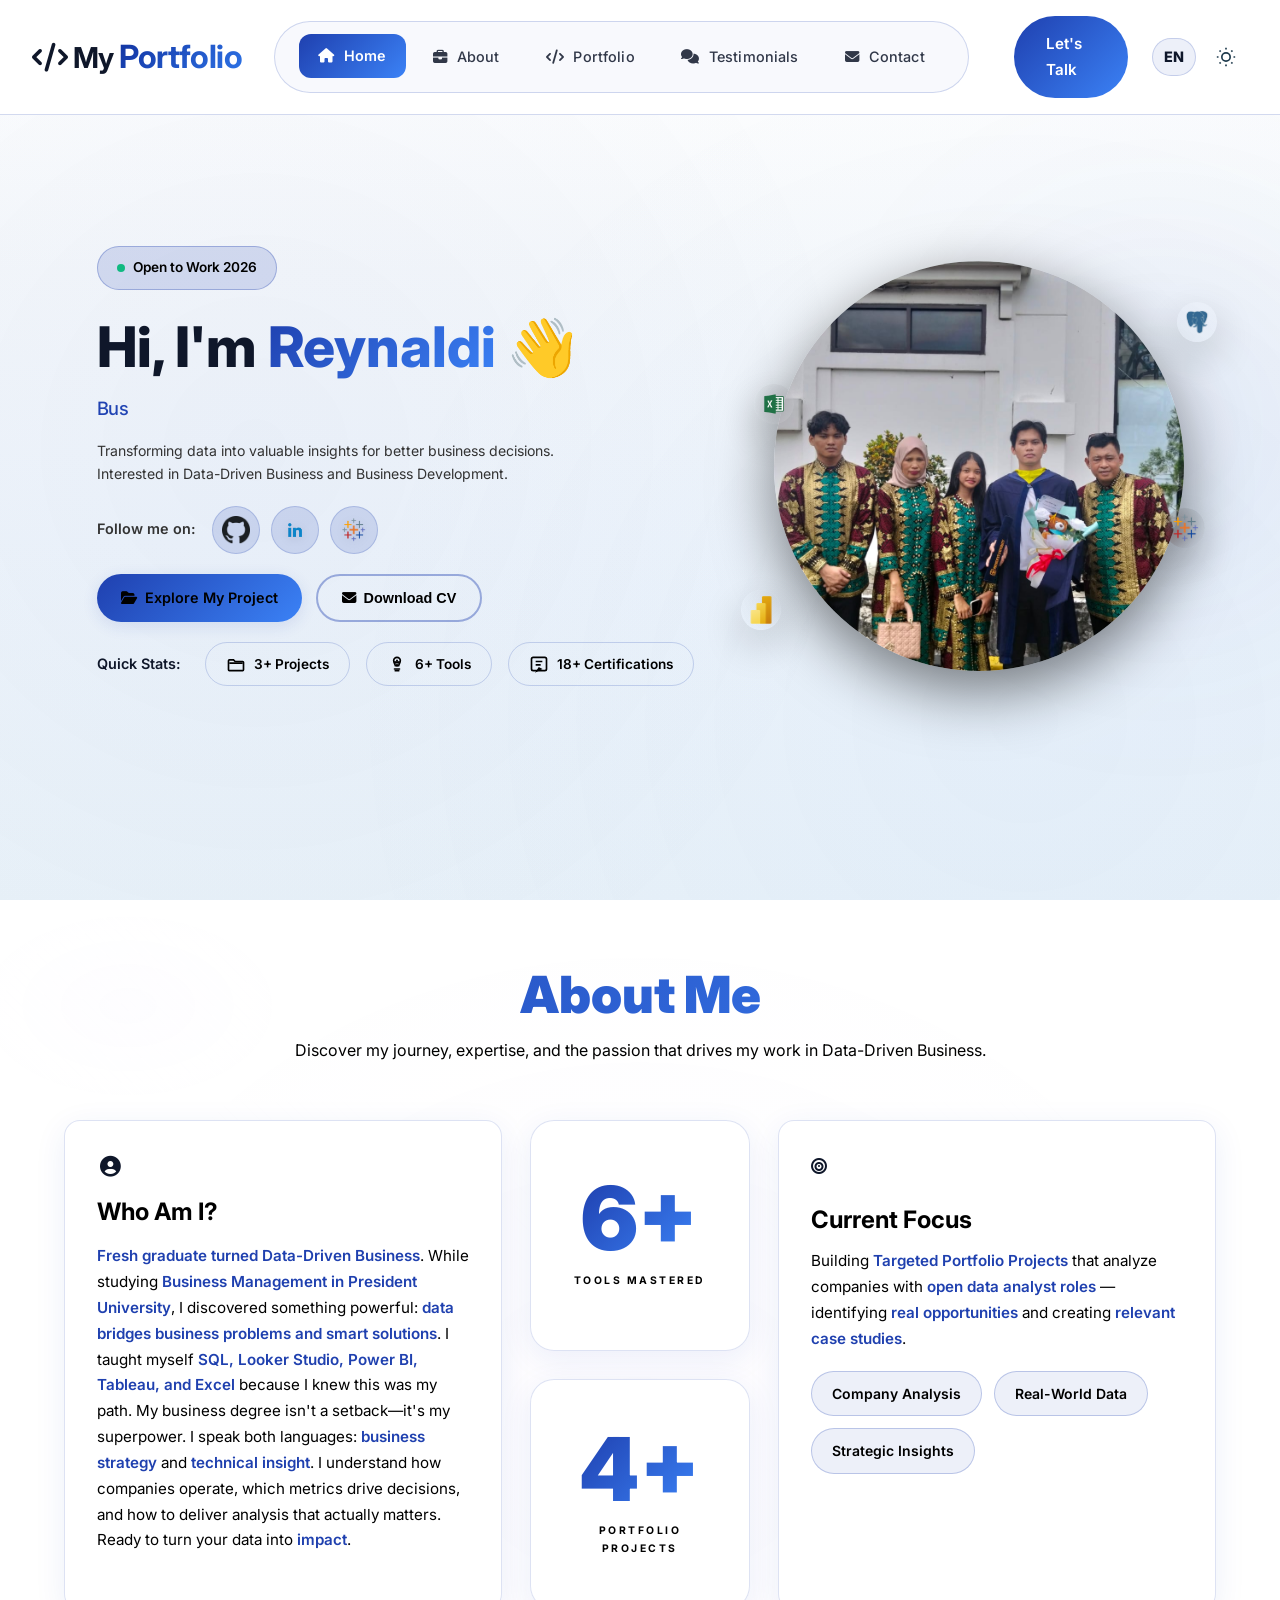
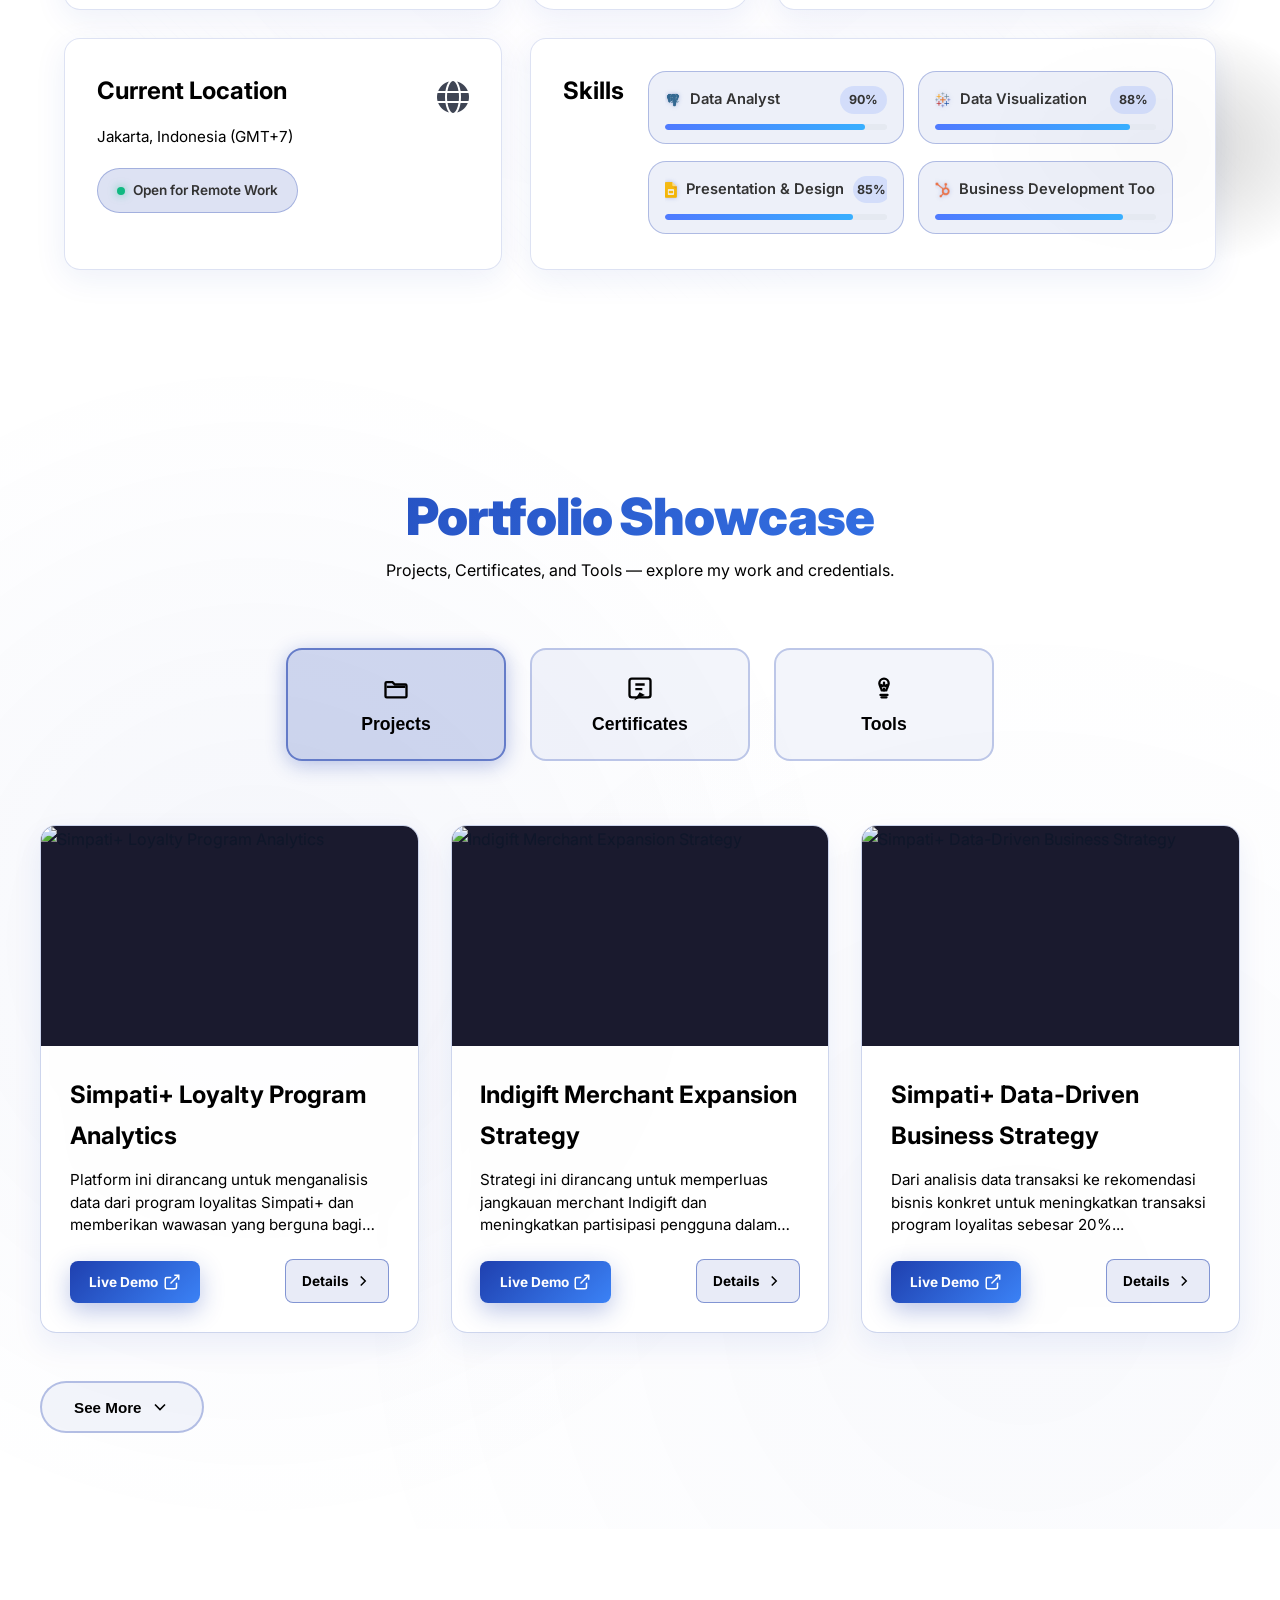
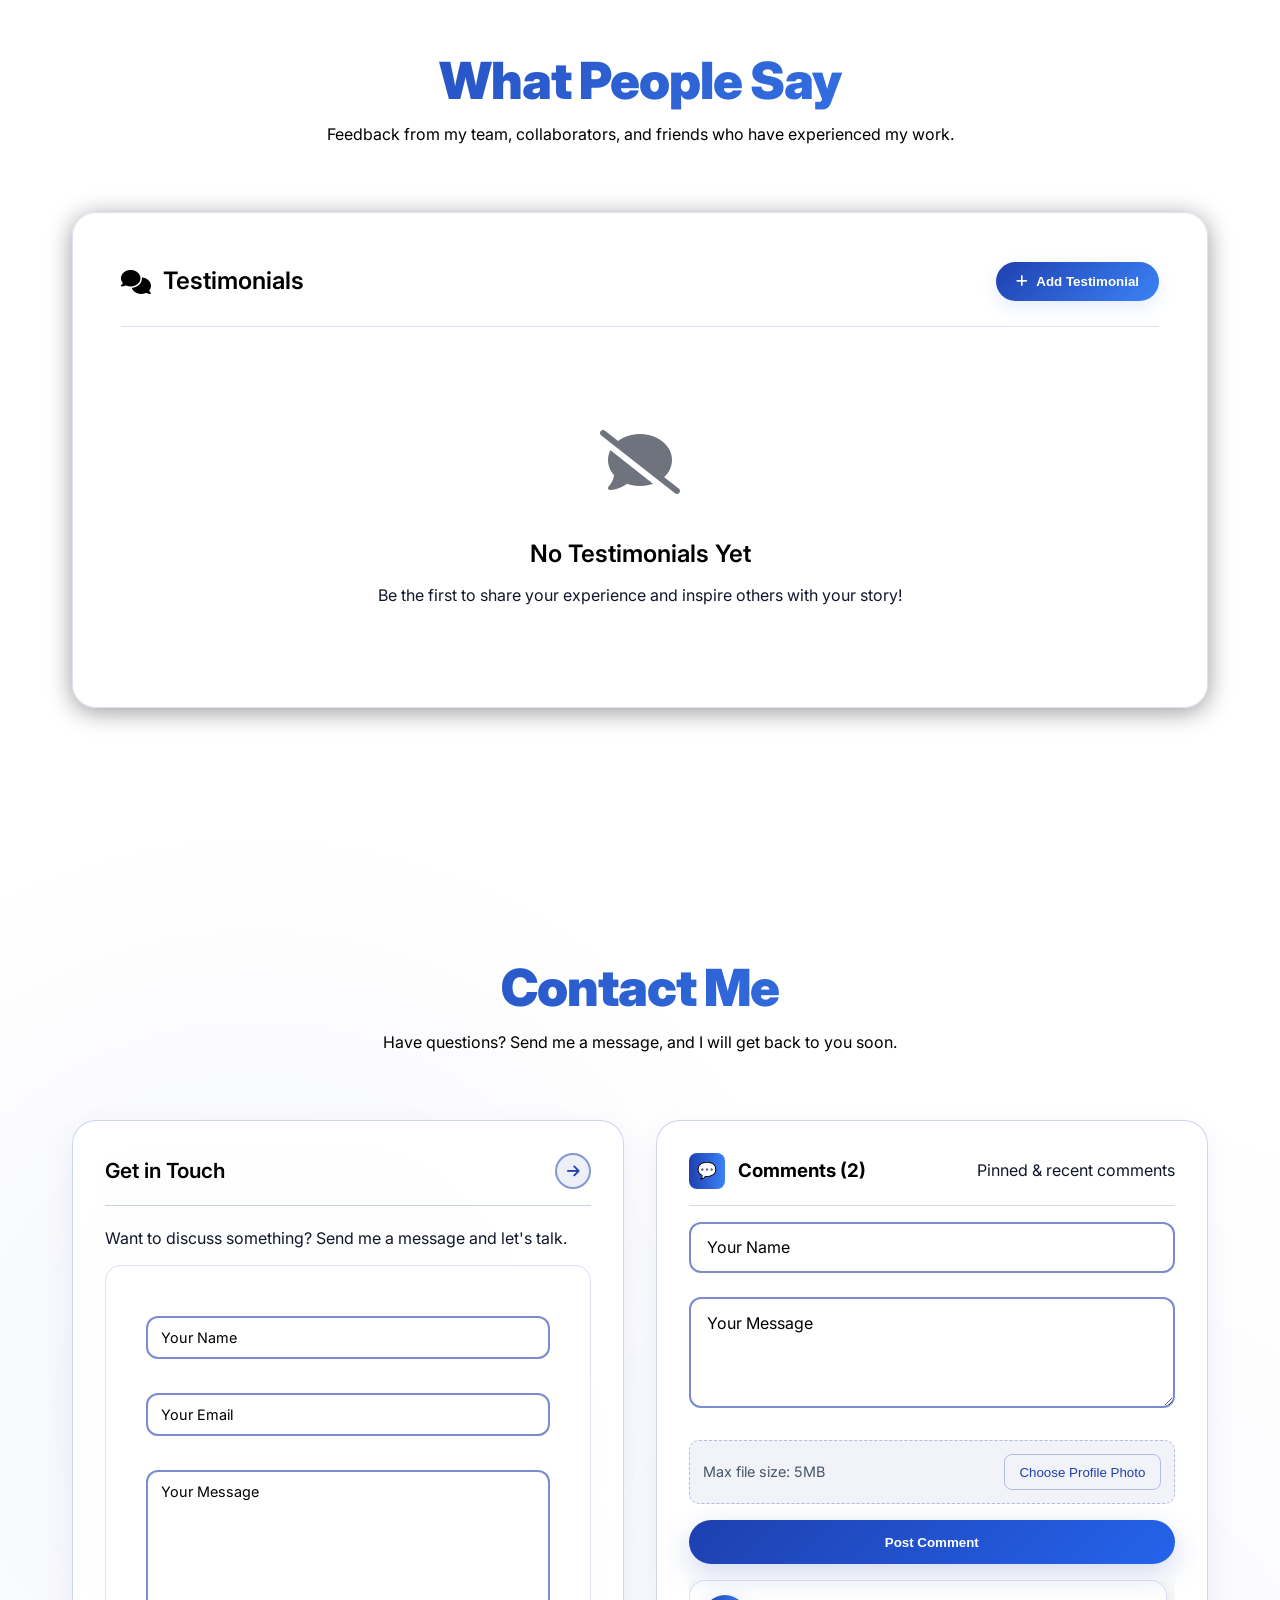
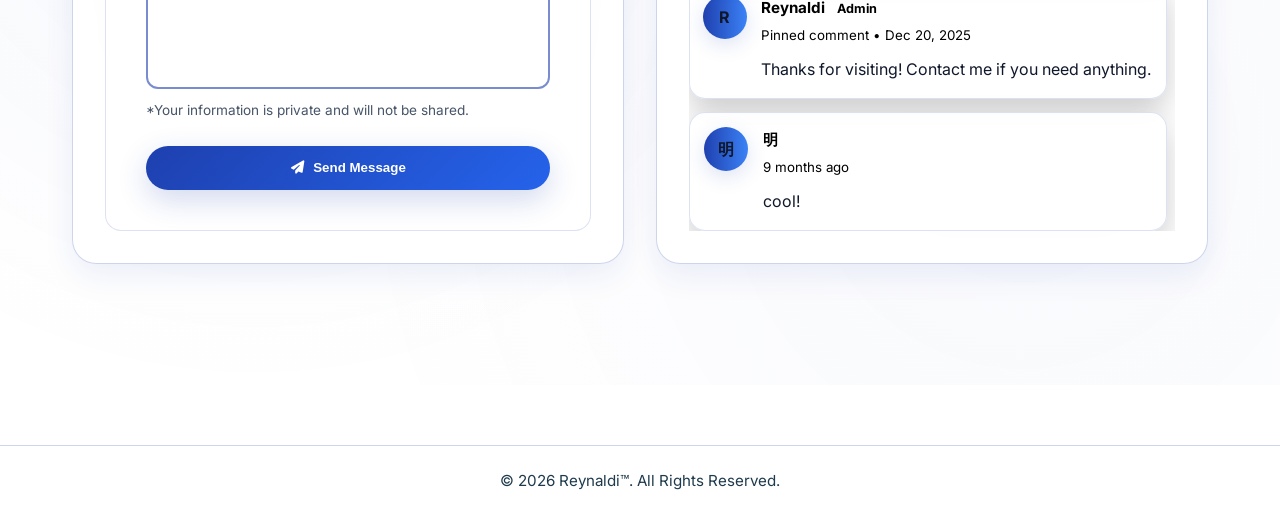
==== index.html @ 4a05933c "Prepare portfolio for GitHub Pages" ====
<!DOCTYPE html>
<html lang="en">
<head>
    <meta charset="UTF-8">
    <meta name="viewport" content="width=device-width, initial-scale=1.0">
    <title>Reyn - Data Analyst</title>
    <link rel="stylesheet" href="https://fonts.googleapis.com/css2?family=Inter:wght@300;400;500;600;700;900&display=swap">
    <link rel="stylesheet" href="https://cdnjs.cloudflare.com/ajax/libs/font-awesome/6.4.0/css/all.min.css">
    <link rel="stylesheet" href="style.css">
    <script src="languages.js"></script>
</head>
<body>
    <header>
        <nav class="navbar">
            <div class="nav-brand"><i class="fas fa-code"></i> My <span class="brand-dot"> Portfolio</span></div>
            <ul class="nav-menu">
                <li><a href="#home" class="nav-link active"><i class="fas fa-home"></i>Home</a></li>
                <li><a href="#about" class="nav-link"><i class="fas fa-briefcase"></i>About</a></li>
                <li><a href="#portfolio" class="nav-link"><i class="fas fa-code"></i>Portfolio</a></li>
                <li><a href="#testimonials" class="nav-link"><i class="fas fa-comments"></i>Testimonials</a></li>
                <li><a href="#contact" class="nav-link"><i class="fas fa-envelope"></i>Contact</a></li>
            </ul>

            <!-- Icon pill controls -->
            <div class="nav-controls" aria-hidden="false">
                <div class="nav-cta">
                    <a href="#contact" class="cta-btn">Let's Talk</a>
                </div>
            
                <div class="icon-pills" role="group" aria-label="Language and theme">
                    <!-- single language pill (toggles between US / ID) -->
                    <a href="#" class="icon-pill lang-pill" role="button" data-lang="en" aria-label="Switch language">US</a>
                    <!-- light theme toggle -->
                    <button class="icon-pill theme-toggle" id="themeToggle" role="button" aria-label="Switch theme" aria-checked="false">
                        <svg class="theme-icon theme-sun" width="20" height="20" viewBox="0 0 24 24" fill="none" stroke="currentColor" stroke-width="2">
                            <circle cx="12" cy="12" r="5"/><line x1="12" y1="1" x2="12" y2="3"/><line x1="12" y1="21" x2="12" y2="23"/><line x1="4.22" y1="4.22" x2="5.64" y2="5.64"/><line x1="18.36" y1="18.36" x2="19.78" y2="19.78"/><line x1="1" y1="12" x2="3" y2="12"/><line x1="21" y1="12" x2="23" y2="12"/><line x1="4.22" y1="19.78" x2="5.64" y2="18.36"/><line x1="18.36" y1="5.64" x2="19.78" y2="4.22"/>
                        </svg>
                        <svg class="theme-icon theme-moon" width="20" height="20" viewBox="0 0 24 24" fill="currentColor" style="display:none;">
                            <path d="M21 12.79A9 9 0 1 1 11.21 3 7 7 0 0 0 21 12.79z"/>
                        </svg>
                    </button>

            </div>
            <div class="hamburger">
                <span></span>
                <span></span>
                <span></span>
            </div>
        </nav>
    </header>

    <main>
        <section id="home" class="section home">
            <div class="container">
                <div class="home-content">
                    <div class="home-text">
                        <a href="#contact" class="open-to-work-badge contact-link">
                            <span class="badge-dot"></span>
                            <span>Open to Work 2026</span>
                        </a>
                        <div class="greeting">Hi, I'm <span class="accent">Reynaldi</span> 👋</div>
                        <h2 class="hero-subtitle" id="rotating-profession">Business Development Associate</h2>
                        <p class="hero-desc">Transforming data into valuable insights for better business decisions. Interested in data-driven business and business development.</p>
                        
                        <div class="social-section">
                            <span class="social-label">Follow me on:</span>
                            <div class="social-links">
                                <a href="https://github.com/reynaldi8" target="_blank" rel="noopener noreferrer" aria-label="GitHub" class="social-icon github">
                                    <img src="./public/Icon/Github.png" alt="GitHub" class="social-icon-img">
                                </a>
                                <a href="https://www.linkedin.com/in/reynaldii" target="_blank" rel="noopener noreferrer" aria-label="LinkedIn" class="social-icon linkedin">
                                    <img src="./public/Icon/linkedin.png" alt="LinkedIn" class="tableau-logo">
                                </a>
                                <a href="https://public.tableau.com/app/profile/reynaldi8" target="_blank" rel="noopener noreferrer" aria-label="Tableau Public" class="social-icon tableau">
                                    <img src="./public/Icon/tableau.png" alt="Tableau Public" class="tableau-logo">
                                </a>
                            </div>
                        </div>

                        <div class="hero-actions">
                            <!-- Updated icons for actions -->
                            <a href="#portfolio" class="hire-btn primary explore-projects">
                                <i class="fas fa-folder-open"></i>
                                <span>Explore My Project</span>
                            </a>
                            <button class="hire-btn secondary download-cv">
                                <i class="fas fa-envelope"></i>
                                <span>Download CV</span>
                            </button>
                        </div>

                        <div class="hero-stats">
                            <span class="stats-label">Quick Stats:</span>
                            <a href="#portfolio" class="stat-pill" data-target-tab="projects">
                                <svg width="20" height="20" viewBox="0 0 24 24" fill="none" stroke="currentColor" stroke-width="2">
                                    <path d="M4 7h5l2 2h9a1 1 0 0 1 1 1v9a1 1 0 0 1-1 1H4a1 1 0 0 1-1-1V8a1 1 0 0 1 1-1z"></path>
                                    <path d="M4 11h16"></path>
                                </svg>
                                <span>3+ Projects</span>
                            </a>
                            <a href="#portfolio" class="stat-pill" data-target-tab="tech-stack">
                                <svg width="20" height="20" viewBox="0 0 24 24" fill="none" stroke="currentColor" stroke-width="2" stroke-linecap="round" stroke-linejoin="round">
                                    <path d="M9 18h6"></path>
                                    <path d="M10 20h4"></path>
                                    <path d="M8 8a4 4 0 1 1 8 0c0 2.5-2 4.5-2 6h-4c0-1.5-2-3.5-2-6z"></path>
                                    <path d="M12 7.5v1.5"></path>
                                    <path d="M10 10h4"></path>
                                    <path d="M12 12.5v1.5"></path>
                                    <path d="M9.5 9.5l1 1"></path>
                                    <path d="M14.5 9.5l-1 1"></path>
                                </svg>
                                <span>6+ Tools</span>
                            </a>
                            <a href="#portfolio" class="stat-pill" data-target-tab="certificates">
                                <svg width="20" height="20" viewBox="0 0 24 24" fill="none" stroke="currentColor" stroke-width="2">
                                    <path d="M5 4h14a2 2 0 0 1 2 2v12a2 2 0 0 1-2 2H5a2 2 0 0 1-2-2V6a2 2 0 0 1 2-2z"></path>
                                    <path d="M8 9h8"></path>
                                    <path d="M8 13h6"></path>
                                    <path d="M12 17l-2 3 4-2-2-1z"></path>
                                </svg>
                                <span>18+ Certifications</span>
                            </a>
                        </div>
                    </div>
                    
                    <div class="home-image">
                        <div class="image-container">
                            <img src="public/Graduate3.jpeg" alt="Profile photo of Reyn" class="profile-image">
                            <div class="floating-card card-1">
                                <img src="./public/Icon/PostgreSQL.png" alt="PostgreSQL" class="floating-icon">
                                <span></span>
                            </div>
                            <div class="floating-card card-2">
                                <img src="./public/Icon/tableau.png" alt="Tableau" class="floating-icon">
                                <span></span>
                            </div>
                            <div class="floating-card card-3">
                                <img src="./public/Icon/power-bi.jpg" alt="Power BI" class="floating-icon">
                                <span></span>
                            </div>
                            <div class="floating-card card-4">
                                <img src="./public/Icon/Excel.png" alt="Excel" class="floating-icon">
                                <span></span>
                            </div>
                        </div>
                    </div>
                </div>
            </div>
        </section>

        <!-- About Section -->
        <section id="about" class="section about" aria-label="About Me">
            <div class="container">
                <div class="about-header">
                    <h2 class="about-title" data-i18n="about-title">About Me</h2>
                    <p class="about-subtitle" data-i18n="about-subtitle">Discover my journey, expertise, and the passion that drives my work in data.</p>
                </div>

                <div class="about-grid">
                    <!-- Row 1: Who Am I, Stats, Current Focus -->
                    
                    <!-- Who Am I Card -->
                    <div class="about-card who-am-i" id="whoAmICard" aria-label="Click to view graduate photo">
                        <div class="flip-card-inner">
                            <div class="flip-card-front">
                                <div class="photo-hint">Click to view photo</div>
                                <div class="card-icon">
                                    <i class="fas fa-user-circle"></i>
                                </div>
                                <div class="card-content">
                                    <h3 data-i18n="who-am-i">Who Am I?</h3>
                                    <p data-i18n="who-am-i-desc"><span class="highlight-primary">Fresh graduate turned data analyst</span>. While studying <span class="highlight-accent">Business Management in President University</span>, I discovered something powerful: <span class="highlight-accent">data bridges business problems and smart solutions</span>.
                                    I taught myself <span class="highlight-primary">SQL, Looker Studio, Power BI, Tableau, and Excel</span> because I knew this was my path. My business degree isn't a setback—it's my superpower. I speak both languages: <span class="highlight-accent">business strategy</span> and <span class="highlight-accent">technical insights</span>.
                                    I understand how companies operate, which metrics drive decisions, and how to deliver analysis that actually matters. Ready to turn your data into <span class="highlight-primary">impact</span>.</p>
                                </div>
                            </div>
                            <div class="flip-card-back" aria-hidden="true">
                                <div class="who-am-i-photo"></div>
                                <div class="photo-overlay">
                                    <span class="photo-label">Graduate Photo</span>
                                </div>
                            </div>
                        </div>
                    </div>

                    <!-- Stats Wrapper - 2 separate cards stacked vertically -->
                    <div class="stats-wrapper">
                        <div class="stat-card clickable-stat" data-target-tab="tech-stack">
                            <div class="stat-number">6+</div>
                            <div class="stat-label" data-i18n="tools-mastered">TOOLS MASTERED</div>
                        </div>
                        <div class="stat-card clickable-stat" data-target-tab="projects">
                            <div class="stat-number">4+</div>
                            <div class="stat-label" data-i18n="portfolio-projects">PORTFOLIO PROJECTS</div>
                        </div>
                    </div>

                    <!-- Current Focus Card -->
                    <div class="about-card current-focus">
                        <div class="focus-icon">
                            <i class="fas fa-bullseye"></i>
                        </div>
                        <div class="focus-content">
                            <h3 data-i18n="current-focus">Current Focus</h3>
                            <p data-i18n="current-focus-desc">Building <span class="focus-highlight">Targeted Portfolio Projects</span> that analyze companies with <span class="highlight-accent">open data analyst roles</span>—identifying <span class="highlight-primary">real opportunities</span> and creating <span class="highlight-accent">relevant case studies</span>.</p>
                            <div class="focus-badges">
                                <span class="badge" data-i18n="company-analysis">Company Analysis</span>
                                <span class="badge" data-i18n="real-world-data">Real-World Data</span>
                                <span class="badge" data-i18n="strategic-insights">Strategic Insights</span>
                            </div>
                        </div>
                    </div>

                    <!-- Base Station Card -->
                    <div class="about-card base-station">
                        <div class="station-content">
                            <h3 data-i18n="base-station">Base Station</h3>
                            <p class="location" data-i18n="location">Jakarta, Indonesia (GMT+7)</p>
                            <a href="#contact" class="availability contact-link">
                                <span class="availability-dot"></span>
                                <span class="availability-text" data-i18n="open-for-remote">Open for Remote Work</span>
                            </a>
                        </div>
                        <div class="station-icon">
                            <i class="fas fa-globe"></i>
                        </div>
                    </div>

                    <!-- Skills Card - Compact -->
                    <div class="about-card core-stack">
                        <h3 data-i18n="Skills">Skills</h3>
                        <div class="stack-list">
                            <span class="stack-item">
                                <span class="stack-item-label"><img src="./public/Icon/PostgreSQL.png" alt="Data Analyst" style="width: 1rem; height: 1rem; object-fit: contain;"> Data Analyst <span class="stack-level">90%</span></span>
                                <span class="stack-progress"><span class="stack-progress-fill" style="width: 90%;"></span></span>
                            </span>
                            <span class="stack-item">
                                <span class="stack-item-label"><img src="./public/Icon/tableau.png" alt="Tableau" style="width: 1rem; height: 1rem; object-fit: contain;"> Data Visualization <span class="stack-level">88%</span></span>
                                <span class="stack-progress"><span class="stack-progress-fill" style="width: 88%;"></span></span>
                            </span>
                            <span class="stack-item">
                                <span class="stack-item-label"><img src="./public/Icon/GoogleSlides.png" alt="Google Slides" style="width: 1rem; height: 1rem; object-fit: contain;"> Presentation & Design <span class="stack-level">85%</span></span>
                                <span class="stack-progress"><span class="stack-progress-fill" style="width: 85%;"></span></span>
                            </span>
                            <span class="stack-item">
                                <span class="stack-item-label"><img src="./public/Icon/Hubspot.png" alt="HubSpot" style="width: 1rem; height: 1rem; object-fit: contain;"> Business Development Tools <span class="stack-level">85%</span></span>
                                <span class="stack-progress"><span class="stack-progress-fill" style="width: 85%;"></span></span>

                            </span>
                        </div>
                    </div>
                </div>
            </div>
        </section>
        <section id="portfolio" class="section portfolio">
            <div class="container">
                <h2 class="section-title">Portfolio Showcase</h2>
                <p class="section-subtitle">Projects, Certificates, and My Tools — explore my work and credentials.</p>

                <!-- Tab Navigation -->
                <div class="portfolio-tabs">
                    <button class="tab-btn active" data-tab="projects">
                        <svg width="24" height="24" viewBox="0 0 24 24" fill="none" stroke="currentColor" stroke-width="2">
                            <path d="M4 7h5l2 2h9a1 1 0 0 1 1 1v9a1 1 0 0 1-1 1H4a1 1 0 0 1-1-1V8a1 1 0 0 1 1-1z"></path>
                            <path d="M4 11h16"></path>
                        </svg>
                        <span>Projects</span>
                    </button>
                    <button class="tab-btn" data-tab="certificates">
                        <svg width="24" height="24" viewBox="0 0 24 24" fill="none" stroke="currentColor" stroke-width="2">
                            <path d="M5 4h14a2 2 0 0 1 2 2v12a2 2 0 0 1-2 2H5a2 2 0 0 1-2-2V6a2 2 0 0 1 2-2z"></path>
                            <path d="M8 9h8"></path>
                            <path d="M8 13h6"></path>
                            <path d="M12 17l-2 3 4-2-2-1z"></path>
                        </svg>
                        <span>Certificates</span>
                    </button>
                    <button class="tab-btn" data-tab="tech-stack">
                        <svg width="24" height="24" viewBox="0 0 24 24" fill="none" stroke="currentColor" stroke-width="2" stroke-linecap="round" stroke-linejoin="round">
                            <path d="M9 18h6"></path>
                            <path d="M10 20h4"></path>
                            <path d="M8 8a4 4 0 1 1 8 0c0 2.5-2 4.5-2 6h-4c0-1.5-2-3.5-2-6z"></path>
                            <path d="M12 7.5v1.5"></path>
                            <path d="M10 10h4"></path>
                            <path d="M12 12.5v1.5"></path>
                            <path d="M9.5 9.5l1 1"></path>
                            <path d="M14.5 9.5l-1 1"></path>
                        </svg>
                        <span>Tools</span>
                    </button>
                </div>

                <!-- Projects Tab -->
                <div class="tab-content projects-tab active" data-tab="projects">
                    <div class="projects-grid">
                        <div class="project-card">
                            <div class="project-image">
                                <img src="./public/It's Me.png" alt="Simpati+ Loyalty Program Analytics">
                            </div>
                            <div class="project-content">
                                <h3 class="project-title">Simpati+ Loyalty Program Analytics</h3>
                                <p class="project-description">Platform ini dirancang untuk menganalisis data dari program loyalitas Simpati+ dan memberikan wawasan yang berguna bagi pengelola program...</p>
                                <div class="project-actions">
                                    <a href="#" class="btn-demo">
                                        <span>Live Demo</span>
                                        <svg width="18" height="18" viewBox="0 0 24 24" fill="none" stroke="currentColor" stroke-width="2">
                                            <path d="M18 13v6a2 2 0 0 1-2 2H5a2 2 0 0 1-2-2V8a2 2 0 0 1 2-2h6"></path>
                                            <polyline points="15 3 21 3 21 9"></polyline>
                                            <line x1="10" y1="14" x2="21" y2="3"></line>
                                        </svg>
                                    </a>
                                    <a href="project-detail.html" class="btn-details">
                                        <span>Details</span>
                                        <svg width="18" height="18" viewBox="0 0 24 24" fill="none" stroke="currentColor" stroke-width="2">
                                            <polyline points="9 18 15 12 9 6"></polyline>
                                        </svg>
                                    </a>
                                </div>
                            </div>
                        </div>
                        <div class="project-card">
                            <div class="project-image">
                                <img src="./public/It's Me.png" alt="Indigift Merchant Expansion Strategy">
                            </div>
                            <div class="project-content">
                                <h3 class="project-title">Indigift Merchant Expansion Strategy</h3>
                                <p class="project-description">Strategi ini dirancang untuk memperluas jangkauan merchant Indigift dan meningkatkan partisipasi pengguna dalam program loyalitas...</p>
                                <div class="project-actions">
                                    <a href="#" class="btn-demo">
                                        <span>Live Demo</span>
                                        <svg width="18" height="18" viewBox="0 0 24 24" fill="none" stroke="currentColor" stroke-width="2">
                                            <path d="M18 13v6a2 2 0 0 1-2 2H5a2 2 0 0 1-2-2V8a2 2 0 0 1 2-2h6"></path>
                                            <polyline points="15 3 21 3 21 9"></polyline>
                                            <line x1="10" y1="14" x2="21" y2="3"></line>
                                        </svg>
                                    </a>
                                    <a href="project-detail.html" class="btn-details">
                                        <span>Details</span>
                                        <svg width="18" height="18" viewBox="0 0 24 24" fill="none" stroke="currentColor" stroke-width="2">
                                            <polyline points="9 18 15 12 9 6"></polyline>
                                        </svg>
                                    </a>
                                </div>
                            </div>
                        </div>

                        <div class="project-card">
                            <div class="project-image">
                                <img src="./public/It's Me.png" alt="Simpati+ Data-Driven Business Strategy">
                            </div>
                            <div class="project-content">
                                <h3 class="project-title">Simpati+ Data-Driven Business Strategy</h3>
                                <p class="project-description">Dari analisis data transaksi ke rekomendasi bisnis konkret untuk meningkatkan transaksi program loyalitas sebesar 20%...</p>
                                <div class="project-actions">
                                    <a href="#" class="btn-demo">
                                        <span>Live Demo</span>
                                        <svg width="18" height="18" viewBox="0 0 24 24" fill="none" stroke="currentColor" stroke-width="2">
                                            <path d="M18 13v6a2 2 0 0 1-2 2H5a2 2 0 0 1-2-2V8a2 2 0 0 1 2-2h6"></path>
                                            <polyline points="15 3 21 3 21 9"></polyline>
                                            <line x1="10" y1="14" x2="21" y2="3"></line>
                                        </svg>
                                    </a>
                                    <a href="project-detail.html" class="btn-details">
                                        <span>Details</span>
                                        <svg width="18" height="18" viewBox="0 0 24 24" fill="none" stroke="currentColor" stroke-width="2">
                                            <polyline points="9 18 15 12 9 6"></polyline>
                                        </svg>
                                    </a>
                                </div>
                            </div>
                        </div>

                        <div class="project-card hidden-card">
                            <div class="project-image">
                                <img src="./public/It's Me.png" alt="Portfolio Website">
                            </div>
                            <div class="project-content">
                                <h3 class="project-title">Portfolio Website</h3>
                                <p class="project-description">Modern, responsive portfolio dengan smooth interactions dan animations yang menarik untuk menampilkan karya...</p>
                                <div class="project-actions">
                                    <a href="#" class="btn-demo">
                                        <span>Live Demo</span>
                                        <svg width="18" height="18" viewBox="0 0 24 24" fill="none" stroke="currentColor" stroke-width="2">
                                            <path d="M18 13v6a2 2 0 0 1-2 2H5a2 2 0 0 1-2-2V8a2 2 0 0 1 2-2h6"></path>
                                            <polyline points="15 3 21 3 21 9"></polyline>
                                            <line x1="10" y1="14" x2="21" y2="3"></line>
                                        </svg>
                                    </a>
                                    <a href="project-detail.html" class="btn-details">
                                        <span>Details</span>
                                        <svg width="18" height="18" viewBox="0 0 24 24" fill="none" stroke="currentColor" stroke-width="2">
                                            <polyline points="9 18 15 12 9 6"></polyline>
                                        </svg>
                                    </a>
                                </div>
                            </div>
                        </div>

                        <div class="project-card hidden-card">
                            <div class="project-image">
                                <img src="./public/It's Me.png" alt="Blog Platform">
                            </div>
                            <div class="project-content">
                                <h3 class="project-title">Blog Platform</h3>
                                <p class="project-description">Platform blog lengkap dengan CMS dan fitur-fitur SEO-friendly untuk memudahkan pembuatan dan pengelolaan konten...</p>
                                <div class="project-actions">
                                    <a href="#" class="btn-demo">
                                        <span>Live Demo</span>
                                        <svg width="18" height="18" viewBox="0 0 24 24" fill="none" stroke="currentColor" stroke-width="2">
                                            <path d="M18 13v6a2 2 0 0 1-2 2H5a2 2 0 0 1-2-2V8a2 2 0 0 1 2-2h6"></path>
                                            <polyline points="15 3 21 3 21 9"></polyline>
                                            <line x1="10" y1="14" x2="21" y2="3"></line>
                                        </svg>
                                    </a>
                                    <a href="project-detail.html" class="btn-details">
                                        <span>Details</span>
                                        <svg width="18" height="18" viewBox="0 0 24 24" fill="none" stroke="currentColor" stroke-width="2">
                                            <polyline points="9 18 15 12 9 6"></polyline>
                                        </svg>
                                    </a>
                                </div>
                            </div>
                        </div>

                        <div class="project-card hidden-card">
                            <div class="project-image">
                                <img src="./public/about-profile.gif" alt="Social Media Dashboard">
                            </div>
                            <div class="project-content">
                                <h3 class="project-title">Social Media Dashboard</h3>
                                <p class="project-description">Dashboard komprehensif untuk analitik media sosial dan penjadwalan posting di berbagai platform...</p>
                                <div class="project-actions">
                                    <a href="#" class="btn-demo">
                                        <span>Live Demo</span>
                                        <svg width="18" height="18" viewBox="0 0 24 24" fill="none" stroke="currentColor" stroke-width="2">
                                            <path d="M18 13v6a2 2 0 0 1-2 2H5a2 2 0 0 1-2-2V8a2 2 0 0 1 2-2h6"></path>
                                            <polyline points="15 3 21 3 21 9"></polyline>
                                            <line x1="10" y1="14" x2="21" y2="3"></line>
                                        </svg>
                                    </a>
                                    <a href="project-detail.html" class="btn-details">
                                        <span>Details</span>
                                        <svg width="18" height="18" viewBox="0 0 24 24" fill="none" stroke="currentColor" stroke-width="2">
                                            <polyline points="9 18 15 12 9 6"></polyline>
                                        </svg>
                                    </a>
                                </div>
                            </div>
                        </div>
                    </div>
                    <div class="see-more-wrapper">
                        <button class="see-more-btn">
                            <span>See More</span>
                            <svg width="20" height="20" viewBox="0 0 24 24" fill="none" stroke="currentColor" stroke-width="2">
                                <polyline points="6 9 12 15 18 9"></polyline>
                            </svg>
                        </button>
                    </div>
                </div>

                <!-- Certificates Tab -->
                <div class="tab-content certificates-tab" data-tab="certificates">
                    <div class="certificates-grid">
                        <!-- Empty State - shown when no certificates loaded -->
                        <div class="certificates-empty" id="certificatesEmpty">
                            <div class="empty-icon">
                                <i class="fas fa-certificate"></i>
                            </div>
                            <h4>Certificates Coming Soon</h4>
                            <p>Premium certifications are being prepared to showcase my expertise and achievements.</p>
                            <div class="skeleton-loaders">
                                <div class="skeleton-item"></div>
                                <div class="skeleton-item"></div>
                                <div class="skeleton-item"></div>
                            </div>
                        </div>
                        
                        <div class="certificate-card">
                            <div class="certificate-frame">
                                <img src="./public/Achievments/Advanced Business Analytics/certificate.jpg" alt="Advanced Business Analytics">
                            </div>
                        </div>
                        <div class="certificate-card">
                            <div class="certificate-frame">
                                <img src="./public/Achievments/Google Data Analytics/certificate.jpg" alt="Google Data Analytics">
                            </div>
                        </div>
                        <div class="certificate-card">
                            <div class="certificate-frame">
                                <img src="./public/Achievments/IBM/IBM Data Management/certificate.jpg" alt="IBM Data Management">
                            </div>
                        </div>
                        <div class="certificate-card hidden-card">
                            <div class="certificate-frame">
                                <img src="./public/Achievments/Microsoft Azure Data Fundamentals DP-900 Exam Prep/certificate.jpg" alt="Microsoft Azure">
                            </div>
                        </div>
                        <div class="certificate-card hidden-card">
                            <div class="certificate-frame">
                                <img src="./public/Achievments/Microsoft Data Visualization/certificate.jpg" alt="Microsoft Data Visualization">
                            </div>
                        </div>
                        <div class="certificate-card hidden-card">
                            <div class="certificate-frame">
                                <img src="./public/Achievments/Microsoft Power BI Data Analyst/certificate.jpg" alt="Microsoft Power BI">
                            </div>
                        </div>
                        <div class="certificate-card hidden-card">
                            <div class="certificate-frame">
                                <img src="./public/Achievments/Google Advanced Data Analytics/Dicoding-Microsoft-Fabric.jpg" alt="Dicoding Microsoft Fabric">
                            </div>
                        </div>
                        <div class="certificate-card hidden-card">
                            <div class="certificate-frame">
                                <img src="./public/Achievments/Google Advanced Data Analytics/Inside-LVMH.jpg" alt="Inside LVMH">
                            </div>
                        </div>
                        <div class="certificate-card hidden-card">
                            <div class="certificate-frame">
                                <img src="./public/Achievments/President English/President-English.jpg" alt="President English">
                            </div>
                        </div>
                        <div class="certificate-card hidden-card">
                            <div class="certificate-frame">
                                <img src="./public/Achievments/Alteryx/Alteryx-Designer-Core.jpg" alt="Alteryx">
                            </div>
                        </div>
                        <div class="certificate-card hidden-card">
                            <div class="certificate-frame">
                                <img src="./public/Achievments/DataAnalyticsEssentials/DataAnalyticsEssentials.jpg" alt="Alteryx">
                            </div>
                        </div>
                        <div class="certificate-card hidden-card">
                            <div class="certificate-frame">
                                <img src="./public/Achievments/sql basic/sql-basic.jpg" alt="HackerRank">
                            </div>
                        </div>
                        <div class="certificate-card hidden-card">
                            <div class="certificate-frame">
                                <img src="./public/Achievments/sql intermediate/sql-intermediate.jpg" alt="HackerRank">
                            </div>
                        </div>
                        <div class="certificate-card hidden-card">
                            <div class="certificate-frame">
                                <img src="./public/Achievments/sql advanced/sql-advanced.jpg" alt="HackerRank">
                            </div>
                        </div>
                        <div class="certificate-card hidden-card">
                            <div class="certificate-frame">
                                <img src="./public/Achievments/css basic/css-basic.jpg" alt="HackerRank">
                            </div>
                        </div>
                        <div class="certificate-card hidden-card">
                            <div class="certificate-frame">
                                <img src="./public/Achievments/Google Advanced Data Analytics/Accelerate-Your-Job-Search-with-AI.jpg" alt="Accelerate Your Job Search with AI">
                            </div>
                        </div>
                        <div class="certificate-card hidden-card">
                            <div class="certificate-frame">
                                <img src="./public/Achievments/Google Advanced Data Analytics/Foundations-of-Data-Science.jpg" alt="Foundations of Data Science">
                            </div>
                        </div>
                        <div class="certificate-card hidden-card">
                            <div class="certificate-frame">
                                <img src="./public/Achievments/Google Advanced Data Analytics/Get-Started-with-Python.jpg" alt="Get Started with Python">
                            </div>
                        </div>
                        <div class="certificate-card hidden-card">
                            <div class="certificate-frame">
                                <img src="./public/Achievments/Google Advanced Data Analytics/Go-Beyond-the-Numbers-Translate-Data-into-Insights.jpg" alt="Go Beyond the Numbers - Translate Data into Insights">
                            </div>
                        </div>
                        <div class="certificate-card hidden-card">
                            <div class="certificate-frame">
                                <img src="./public/Achievments/Google Advanced Data Analytics/Google-Advanced-Data-Analytics-Capstone.jpg" alt="Google Advanced Data Analytics Capstone">
                            </div>
                        </div>
                        <div class="certificate-card hidden-card">
                            <div class="certificate-frame">
                                <img src="./public/Achievments/Google Advanced Data Analytics/Google-Advanced-Data-Analytics.jpg" alt="Google Advanced Data Analytics">
                            </div>
                        </div>
                        <div class="certificate-card hidden-card">
                            <div class="certificate-frame">
                                <img src="./public/Achievments/Google Advanced Data Analytics/Regression-Analysis-Simplify-Complex-Data.jpg" alt="Regression Analysis - Simplify Complex Data">
                            </div>
                        </div>
                        <div class="certificate-card hidden-card">
                            <div class="certificate-frame">
                                <img src="./public/Achievments/Google Advanced Data Analytics/The-Nuts-and-Bolts-of-Machine-Learning.jpg" alt="The Nuts and Bolts of Machine Learning">
                            </div>
                        </div>
                        <div class="certificate-card hidden-card">
                            <div class="certificate-frame">
                                <img src="./public/Achievments/Google Advanced Data Analytics/The-Power-of-Statistics.jpg" alt="The Power of Statistics">
                            </div>
                        </div>
                    </div>
                    <div class="see-more-wrapper">
                        <button class="see-more-btn">
                            <span>See More</span>
                            <svg width="20" height="20" viewBox="0 0 24 24" fill="none" stroke="currentColor" stroke-width="2">
                                <polyline points="6 9 12 15 18 9"></polyline>
                            </svg>
                        </button>
                    </div>
                </div>
                
                <!-- Tools Tab -->
                <div class="tab-content tech-stack-tab" data-tab="tech-stack">
                    <div id="techStackGrid" class="tech-stack-grid">
                        <div class="tech-card">
                            <div class="tech-icon">
                                <img src="./public/Icon/Excel.png" alt="Excel" style="width: 40px; height: 40px; object-fit: contain;">
                            </div>
                            <span class="tech-name">Excel</span>
                            <span class="tech-level">85% proficiency</span>
                            <div class="tech-progress"><div class="tech-progress-fill" style="width: 95%;"></div></div>
                        </div>
                        <div class="tech-card">
                            <div class="tech-icon">
                                <img src="./public/Icon/PostgreSQL.png" alt="SQL" style="width: 40px; height: 40px; object-fit: contain;">
                            </div>
                            <span class="tech-name">SQL</span>
                            <span class="tech-level">80% proficiency</span>
                            <div class="tech-progress"><div class="tech-progress-fill" style="width: 90%;"></div></div>
                        </div>
                        <div class="tech-card">
                            <div class="tech-icon">
                                <img src="./public/Icon/power-bi.jpg" alt="Power BI" style="width: 40px; height: 40px; object-fit: contain;">
                            </div>
                            <span class="tech-name">Power BI</span>
                            <span class="tech-level">82% proficiency</span>
                            <div class="tech-progress"><div class="tech-progress-fill" style="width: 88%;"></div></div>
                        </div>
                        <div class="tech-card">
                            <div class="tech-icon">
                                <img src="./public/Icon/tableau.png" alt="Tableau" style="width: 40px; height: 40px; object-fit: contain;">
                            </div>
                            <span class="tech-name">Tableau</span>
                            <span class="tech-level">82% proficiency</span>
                            <div class="tech-progress"><div class="tech-progress-fill" style="width: 85%;"></div></div>
                        </div>
                        <div class="tech-card">
                            <div class="tech-icon">
                                <img src="./public/Icon/Looker.png" alt="Looker Studio" style="width: 40px; height: 40px; object-fit: contain;">
                            </div>
                            <span class="tech-name">Looker Studio</span>
                            <span class="tech-level">82% proficiency</span>
                            <div class="tech-progress"><div class="tech-progress-fill" style="width: 82%;"></div></div>
                        </div>
                        <div class="tech-card">
                            <div class="tech-icon">
                                <img src="./public/Icon/ApolloAI.png" alt="Apollo AI" style="width: 40px; height: 40px; object-fit: contain;">
                            </div>
                            <span class="tech-name">Apollo AI</span>
                            <span class="tech-level">80% proficiency</span>
                            <div class="tech-progress"><div class="tech-progress-fill" style="width: 87%;"></div></div>
                        </div>
                        <div class="tech-card">
                            <div class="tech-icon">
                                <img src="./public/Icon/Salesforce.png" alt="Python" style="width: 40px; height: 40px; object-fit: contain;">
                            </div>
                            <span class="tech-name">Salesforce</span>
                            <span class="tech-level">85% proficiency</span>
                            <div class="tech-progress"><div class="tech-progress-fill" style="width: 92%;"></div></div>
                        </div>
                        <div class="tech-card">
                            <div class="tech-icon">
                                <img src="./public/Icon/Hubspot.png" alt="Hubspot" style="width: 40px; height: 40px; object-fit: contain;">
                            </div>
                            <span class="tech-name">Hubspot</span>
                            <span class="tech-level">80% proficiency</span>
                            <div class="tech-progress"><div class="tech-progress-fill" style="width: 80%;"></div></div>
                        </div>
                        <div class="tech-card">
                            <div class="tech-icon">
                                <img src="./public/Icon/Jira.png" alt="Jira" style="width: 40px; height: 40px; object-fit: contain;">
                            </div>
                            <span class="tech-name">Jira</span>
                            <span class="tech-level">80% proficiency</span>
                            <div class="tech-progress"><div class="tech-progress-fill" style="width: 78%;"></div></div>
                        </div>
                        <div class="tech-card">
                            <div class="tech-icon">
                                <img src="./public/Icon/Trello.png" alt="Trello" style="width: 40px; height: 40px; object-fit: contain;">
                            </div>
                            <span class="tech-name">Trello</span>
                            <span class="tech-level">80% proficiency</span>
                            <div class="tech-progress"><div class="tech-progress-fill" style="width: 75%;"></div></div>
                        </div>
                        <div class="tech-card">
                            <div class="tech-icon">
                                <img src="./public/Icon/Canva.png" alt="Canva" style="width: 40px; height: 40px; object-fit: contain;">
                            </div>
                            <span class="tech-name">Canva</span>
                            <span class="tech-level">82% proficiency</span>
                            <div class="tech-progress"><div class="tech-progress-fill" style="width: 78%;"></div></div>
                        </div>
                        <div class="tech-card">
                            <div class="tech-icon">
                                <img src="./public/Icon/GoogleSlides.png" alt="Google Slides" style="width: 40px; height: 40px; object-fit: contain;">
                            </div>
                            <span class="tech-name">Google Slides</span>
                            <span class="tech-level">85% proficiency</span>
                            <div class="tech-progress"><div class="tech-progress-fill" style="width: 89%;"></div></div>
                        </div>
                    </div>
                </div>
            </div>
        </section>

        <!-- Testimonials Section -->
        <section id="testimonials" class="section testimonials" aria-label="Testimonials">
            <div class="container">
                <h2 class="section-title">What People Say</h2>
                <p class="section-subtitle">Feedback from my team, collaborators, and friends who have experienced my work.</p>
                
                <div class="testimonials-container">
                    <div class="testimonials-header">
                        <h3 class="testimonials-title">
                            <i class="fas fa-comments"></i>
                            Testimonials
                        </h3>
                        <button class="add-testimonial-btn" aria-label="Add new testimonial">
                            <i class="fas fa-plus"></i>
                            Add Testimonial
                        </button>
                    </div>

                    <div class="testimonials-content">
                        <div class="testimonials-empty">
                            <div class="empty-icon">
                                <i class="fas fa-comment-slash"></i>
                            </div>
                            <h4>No Testimonials Yet</h4>
                            <p>Be the first to share your experience and inspire others with your story!</p>
                        </div>

                        <div class="testimonials-list" role="list" style="display: none;">
                            <!-- Testimonials will be dynamically added here -->
                        </div>
                    </div>
                </div>

                <!-- Add Testimonial Modal -->
                <div class="modal" id="testimonialModal" aria-labelledby="modalTitle" hidden>
                    <div class="modal-content testimonial-modal">
                        <div class="modal-header">
                            <h3 id="modalTitle">Add Your Testimonial</h3>
                            <button class="modal-close" aria-label="Close modal">
                                <i class="fas fa-times"></i>
                            </button>
                        </div>

                        <form class="testimonial-form" id="testimonialForm" aria-label="Testimonial form">
                            <div class="form-group" style="position: relative; margin-bottom: 1.5rem;">
                                <input type="text" id="t-name" name="name" placeholder="Enter your name" required>
                            </div>

                            <div class="form-group" style="position: relative; margin-bottom: 1.5rem;">
                                <input type="email" id="t-email" name="email" placeholder="your@email.com" required>
                            </div>

                            <div class="form-group" style="position: relative; margin-bottom: 1.5rem;">
                                <input type="text" id="t-role" name="role" placeholder="e.g., Project Manager">
                            </div>

                            <div class="form-group" style="position: relative; margin-bottom: 1.5rem;">
                                <textarea id="t-message" name="message" rows="5" placeholder="Share your experience working with me..." required></textarea>
                            </div>

                            <div class="form-group rating-group">
                                <div class="rating-stars" id="ratingStars">
                                    <button type="button" class="star" data-rating="1" aria-label="1 star">
                                        <i class="fas fa-star"></i>
                                    </button>
                                    <button type="button" class="star" data-rating="2" aria-label="2 stars">
                                        <i class="fas fa-star"></i>
                                    </button>
                                    <button type="button" class="star" data-rating="3" aria-label="3 stars">
                                        <i class="fas fa-star"></i>
                                    </button>
                                    <button type="button" class="star" data-rating="4" aria-label="4 stars">
                                        <i class="fas fa-star"></i>
                                    </button>
                                    <button type="button" class="star" data-rating="5" aria-label="5 stars">
                                        <i class="fas fa-star"></i>
                                    </button>
                                </div>
                                <input type="hidden" id="t-rating" name="rating" value="5">
                            </div>
                            <div class="form-actions">
                                <button type="button" class="btn-secondary" id="cancelTestimonialBtn">Cancel</button>
                                <button type="submit" class="btn-gradient">Submit Testimonial</button>
                            </div>
                        </form>
                    </div>
                </div>
            </div>
        </section>

        <!-- Contact Section (redesigned) -->
        <section id="contact" class="section contact" aria-label="Contact">
            <div class="container">
                <h2 class="section-title">Contact Me</h2>
                <p class="section-subtitle contact-subtitle">Have questions? Send me a message, and I'll get back to you soon.</p>

                <div class="contact-grid">
                    <!-- Left column: Contact form + Connect box -->
                    <div class="contact-left">
                        <div class="contact-card contact-message">
                            <div class="contact-form-header">
                                <h3 class="contact-form-title" data-i18n="get-in-touch">
                                    <i class="fas fa-envelope"></i>
                                    Get in Touch
                                </h3>
                                <button class="contact-form-action" aria-label="Expand form">
                                    <i class="fas fa-arrow-right"></i>
                                </button>
                            </div>
                            <p class="muted contact-form-desc" data-i18n="get-in-touch-desc">Want to discuss something? Send me a message and let's talk.</p>

                            <form id="contactForm" class="contact-form card-form" aria-label="Contact form" data-formspree="https://formspree.io/f/mrenlepe" data-email="reynaldi.v8@gmail.com">
                                <!-- Hidden fields to capture sender 24h local timestamp and timezone -->
                                <input type="hidden" id="c-submitted-at-local-24h" name="submitted_at_local_24h" value="">
                                <input type="hidden" id="c-timezone-offset" name="timezone_offset_minutes" value="">
                                <input type="hidden" id="c-timezone-utc" name="timezone_utc_offset" value="">
                                <input type="hidden" id="c-timezone-name" name="timezone_name" value="">
                                <div class="form-group" style="position: relative; margin-bottom: 1.5rem;">
                                    <input type="text" id="c-name" name="name" placeholder="Your Name" required>
                                </div>
                                <div class="form-group" style="position: relative; margin-bottom: 1.5rem;">
                                    <input type="email" id="c-email" name="email" placeholder="Your Email" required>
                                </div>
                                <div class="form-group" style="position: relative; margin-bottom: 1.5rem;">
                                    <textarea id="c-message" name="message" rows="6" placeholder="Your Message" required></textarea>
                                    <small class="form-helper" data-i18n="form-privacy">*Your information is private and will not be shared.</small>
                                </div>

                                <button type="submit" class="btn-gradient" aria-label="Kirim Pesan">
                                    <i class="fas fa-paper-plane"></i>
                                    <span>Send Message</span>
                                </button>
                            </form>
                        </div>

                        <div class="contact-card connect-box">
                            <h4 class="connect-title">Connect With Me</h4>
                            <p class="muted connect-subtitle">Let's connect on social platforms</p>
                            <div class="connect-grid">
                                <a class="connect-item" href="https://www.linkedin.com/in/reynaldii" target="_blank" rel="noopener noreferrer" aria-label="LinkedIn">
                                    <i class="fab fa-linkedin-in"></i>
                                    <div>
                                        <div class="connect-item-title">Let's Connect</div>
                                        <small class="connect-item-sub">on LinkedIn</small>
                                    </div>
                                </a>
                                <a class="connect-item" href="https://www.instagram.com/aksarareyn" target="_blank" rel="noopener noreferrer" aria-label="Instagram">
                                    <i class="fab fa-instagram"></i>
                                    <div>
                                        <div class="connect-item-title">Instagram</div>
                                        <small class="connect-item-sub">@aksarareyn</small>
                                    </div>
                                </a>
                                <a class="connect-item" href="https://public.tableau.com/app/profile/reynaldi8" target="_blank" rel="noopener noreferrer" aria-label="Tableau Public">
                                    <i class="fas fa-chart-bar"></i>
                                    <div>
                                        <div class="connect-item-title">Tableau</div>
                                        <small class="connect-item-sub">Public Portfolio</small>
                                    </div>
                                </a>
                                <a class="connect-item" href="https://github.com/reynaldi8" target="_blank" rel="noopener noreferrer" aria-label="GitHub">
                                    <i class="fab fa-github"></i>
                                    <div>
                                        <div class="connect-item-title">Github</div>
                                        <small class="connect-item-sub">@reynaldi8</small>
                                    </div>
                                </a>
                            </div>
                        </div>
                    </div>

                    <!-- Right column: Comments panel -->
                    <div class="contact-right">
                        <div class="contact-card comments-panel">
                            <div class="comments-header">
                                <div class="comments-header-left">
                                    <div class="comments-badge">💬</div>
                                    <h3><span data-i18n="comments-header">Comments</span> <span class="comments-count">(3)</span></h3>
                                </div>
                                <div class="muted" data-i18n="comments-pinned-label">Pinned & recent comments</div>
                            </div>

                            <form class="comment-form" aria-label="Post comment">
                                <div class="form-group" style="position: relative; margin-bottom: 1.5rem;">
                                    <input type="text" id="cm-name" placeholder="Name *" required>
                                </div>
                                <div class="form-group" style="position: relative; margin-bottom: 1.5rem;">
                                    <textarea id="cm-message" rows="4" placeholder="Message *" required></textarea>
                                </div>

                                <div class="file-upload">
                                    <input type="file" id="cm-photo" accept="image/*" aria-label="Profile photo">
                                    <div class="file-name">Max file size: 5MB</div>
                                    <button type="button" class="choose-file-btn" data-i18n="choose-profile-photo">Choose Profile Photo</button>
                                </div>

                                <button type="button" class="btn-gradient post-btn">Post Comment</button>
                            </form>

                            <div class="comments-scroll-wrapper">
                                <div class="comment-list custom-scrollbar" role="list">
                                <div class="comment-item comment-pinned" role="listitem">
                                    <div class="comment-avatar">R</div>
                                    <div class="comment-body">
                                        <h5>Reynaldi <small class="comment-role">Admin</small></h5>
                                        <small class="muted">Pinned comment • Dec 20, 2025</small>
                                        <p>Thanks for visiting! Contact me if you need anything.</p>
                                    </div>
                                </div>

                                <div class="comment-item" role="listitem" data-timestamp="2026-02-28T12:00:00.000Z" data-hardcoded="true">
                                    <div class="comment-avatar">明</div>
                                    <div class="comment-body">
                                        <h5>明</h5>
                                        <small class="muted"><span class="time-ago">4 months ago</span></small>
                                        <p>cool!</p>
                                    </div>
                                </div>

                                    </div>
                                </div>

                                <!-- more comments can be added here -->
                            </div>
                            </div>
                        </div>
                    </div>
                </div>
            </main>

            <footer class="site-footer">
                <div class="container">
                    <p>© 2026 Reynaldi™. All Rights Reserved.</p>
                </div>
            </footer>

    <script src="script.js"></script>
    <script>
        // Formspree Contact Form Integration
        document.getElementById('contactForm').addEventListener('submit', function(e) {
            e.preventDefault();
            
            const formData = new FormData(this);
            
            fetch('https://formspree.io/f/meeeanlz', {
                method: 'POST',
                body: formData,
                headers: {
                    'Accept': 'application/json'
                }
            })
            .then(response => {
                if (response.ok) {
                    alert('Message sent successfully! I will get back to you soon.');
                    document.getElementById('contactForm').reset();
                } else {
                    alert('Failed to send message. Please try again.');
                }
            })
            .catch(error => {
                console.log('Error:', error);
                alert('Failed to send message. Please try again.');
            });
        });
    </script>
</body>
</html>
---- style.css ----
/* CSS Variables - Professional Blue Theme for Data Analyst */
:root {
    /* Backgrounds */
    --bg-main: #0f172a;
    --bg-gradient: linear-gradient(180deg, #0f172a 0%, #1a2444 50%, #1f2d52 100%);
    --bg-card: rgba(31, 41, 82, 0.6);
    --bg-navbar: rgba(15, 23, 42, 0.85);
    
    /* Text Colors */
    --text-primary: #ffffff;
    --text-secondary: #a8c5e8;
    --text-muted: #7a9bb5;
    --bg-primary: #ffffff;
    
    /* Accent Colors - Professional Blue */
    --purple-primary: #1f40af;
    --pink-primary: #3b82f6;
    --gradient-primary: linear-gradient(135deg, #1f40af 0%, #3b82f6 100%);
    
    /* Success Color for achievements */
    --success-color: #10b981;
    
    /* UI Elements */
    --border-color: rgba(31, 64, 175, 0.15);
    --border-hover: rgba(31, 64, 175, 0.4);
    --border-accent: rgba(31, 64, 175, 0.25);
    --shadow-color: rgba(31, 64, 175, 0.2);
    --shadow-glow: 0 20px 80px rgba(59, 130, 246, 0.18);
    --accent-primary: #3b82f6;
    --accent-secondary: #60a5fa;
    
    /* Form Input Theme */
    --input-bg: rgba(30, 30, 60, 0.4);
    --input-border: rgba(100, 100, 150, 0.3);
    --input-text: #ffffff;
    --input-placeholder: rgba(160, 160, 192, 0.5);
    
    /* Border Radius */
    --border-radius: 16px;
    --border-radius-pill: 50px;
    
    /* Transitions */
    --transition-smooth: all 0.35s cubic-bezier(0.25, 0.46, 0.45, 0.94);
    --transition-fast: all 0.3s ease;
    --transition-spring: all 0.6s cubic-bezier(0.68, -0.55, 0.265, 1.55);
}

/* Light Theme */
:root.light {
    /* Backgrounds - White with subtle blue gradient */
    --bg-main: #f8fafc;
    --bg-gradient: linear-gradient(180deg, #ffffff 0%, #f5f8fb 30%, #eff5fb 60%, #e8f1f8 100%);
    --bg-card: rgba(255, 255, 255, 0.93);
    --bg-navbar: rgba(255, 255, 255, 0.96);
    
    /* Text Colors - Professional dark blue */
    --text-primary: #0f172a;
    --text-secondary: #1e3a4c;
    --text-muted: #475569;
    --bg-primary: #000000;
    
    /* Accent Colors - SAME Professional Blue as dark */
    --purple-primary: #1f40af;
    --pink-primary: #3b82f6;
    --gradient-primary: linear-gradient(135deg, #1f40af 0%, #3b82f6 100%);
    
    /* Success Color */
    --success-color: #10b981;
    
    /* UI Elements */
    --border-color: rgba(31, 64, 175, 0.2);
    --border-hover: rgba(31, 64, 175, 0.5);
    --shadow-color: rgba(31, 64, 175, 0.12);
    
    /* Form Input Theme */
    --input-bg: #ffffff;
    --input-border: rgba(31, 64, 175, 0.25);
    --input-text: #0f172a;
    --input-placeholder: rgba(15, 23, 42, 0.5);
}

/* Light theme color overrides for white text to black */
:root.light .hire-btn.primary,
:root.light .social-icon,
:root.light .icon-pill.active {
    color: #000000 !important;
}

/* Light theme navbar overrides */
:root.light .nav-link {
    color: var(--text-primary) !important;
    opacity: 0.85;
}

:root.light .nav-link:hover {
    color: #ffffff !important;
    opacity: 1;
}

:root.light .nav-link.active {
    color: #ffffff !important;
    background: var(--gradient-primary) !important;
    opacity: 1;
}

:root.light .nav-brand {
    color: var(--text-primary) !important;
}

:root.light .hire-btn.primary {
    background: var(--gradient-primary);
    color: #000000;
    border: none;
}

:root.light .social-icon {
    color: var(--text-primary);
}

/* Override social icon hover states in light theme */
:root.light .social-icon.whatsapp:hover,
:root.light .social-icon.linkedin:hover,
:root.light .social-icon.github:hover,
:root.light .social-icon.instagram:hover,
:root.light .social-icon.gmail:hover,
:root.light .social-icon.tableau:hover {
    color: #ffffff;
}

:root.light .hero-actions .hire-btn.primary {
    color: #000000;
}

:root.light .hero-actions .hire-btn.secondary {
    color: var(--text-primary);
}

/* Comprehensive Light Theme Text Color Overrides */
/* Change all white text to black for visibility in light theme */

/* Hero subtitle and main text */
:root.light .hero-subtitle {
    color: #000000 !important;
}

/* Home section text */
:root.light .hero-desc {
    color: #333333 !important;
}

/* Section subtitles */
:root.light .about-subtitle,
:root.light .section-subtitle {
    color: #000000 !important;
}

/* Card titles and content */
:root.light .card-content h3,
:root.light .card-content p,
:root.light .focus-content h3,
:root.light .focus-content p,
:root.light .station-content h3,
:root.light .station-content p {
    color: #000000 !important;
}

/* Stats and numbers */
:root.light .stat-number,
:root.light .stat-label {
    color: #000000 !important;
}

/* Location and availability text */
:root.light .location,
:root.light .availability-text {
    color: #333333 !important;
}

/* Skills labels and text */
:root.light .tech-name,
:root.light .skill-level,
:root.light .skill-percentage,
:root.light .stack-badge,
:root.light .stack-item {
    color: #000000 !important;
}

/* Stack item styling in light theme */
:root.light .stack-item {
    background: rgba(31, 64, 175, 0.08) !important;
    border-color: rgba(31, 64, 175, 0.3) !important;
    color: #333333 !important;
}

:root.light .stack-item:hover {
    background: rgba(31, 64, 175, 0.15) !important;
    border-color: rgba(31, 64, 175, 0.4) !important;
    color: #000000 !important;
}

/* Badge text */
:root.light .badge,
:root.light .focus-badge,
:root.light .badge-dot,
:root.light .open-to-work-badge span {
    color: #000000 !important;
}

/* Social label text */
:root.light .social-label {
    color: #333333 !important;
}

/* Stat pill text */
:root.light .stat-pill {
    color: #000000 !important;
}

/* Portfolio item text */
:root.light .portfolio-item-title,
:root.light .portfolio-item-description,
:root.light .portfolio-item-tech {
    color: #000000 !important;
}

/* Testimonial text */
:root.light .testimonial-quote,
:root.light .testimonial-author,
:root.light .testimonial-role {
    color: #000000 !important;
}

/* Form labels and text */
:root.light label,
:root.light .form-label,
:root.light .contact-info {
    color: #000000 !important;
}

/* Button text in light theme */
:root.light .cta-btn {
    color: #ffffff !important;
}

:root.light .hire-btn.secondary {
    color: #000000 !important;
}

/* Icon colors in light theme */
:root.light i {
    color: inherit !important;
}

/* Floating card text */
:root.light .floating-card span {
    color: #000000 !important;
}

/* Highlight text colors */
:root.light .highlight-primary,
:root.light .highlight-accent,
:root.light .focus-highlight {
    color: #1f40af !important;
}

/* Footer text */
footer {
    margin-top: 60px;
    padding: 22px 0;
    text-align: center;
    color: var(--text-secondary);
    font-size: 0.95rem;
    background: transparent;
    border-top: 1px solid rgba(255, 255, 255, 0.08);
}
footer p {
    margin: 0;
}

:root.light footer {
    color: var(--text-secondary);
    border-top-color: rgba(31, 64, 175, 0.22);
}

:root.light .footer-text,
:root.light .footer-link {
    color: #333333 !important;
}

/* Button text overrides for light theme */
:root.light .btn-demo,
:root.light .btn-details,
:root.light .view-certificate-btn,
:root.light .add-testimonial-btn,
:root.light .btn-gradient,
:root.light .certificate-viewer-close,
:root.light .certificate-viewer-actions a {
    color: #ffffff !important;
}

:root.light .btn-details {
    background: rgba(31, 64, 175, 0.1) !important;
    border: 1px solid rgba(31, 64, 175, 0.5) !important;
    color: #000000 !important;
}

:root.light .btn-details:hover {
    background: rgba(31, 64, 175, 0.2) !important;
    border-color: rgba(31, 64, 175, 0.7) !important;
}

/* Skills Card overrides for light theme */
:root.light .skills-card {
    background: rgba(31, 64, 175, 0.05);
    border: 2px solid rgba(31, 64, 175, 0.3);
}

:root.light .tech-card:hover {
    background: rgba(31, 64, 175, 0.1);
    border-color: rgba(31, 64, 175, 0.5);
}

:root.light .tech-icon {
    color: #1f40af;
}

:root.light .tech-name {
    color: #000000 !important;
}

/* Portfolio tabs overrides for light theme */
:root.light .tab-btn {
    background: rgba(31, 64, 175, 0.05);
    border: 2px solid rgba(31, 64, 175, 0.25);
    color: #000000 !important;
}

:root.light .tab-btn:hover {
    background: rgba(31, 64, 175, 0.12);
    border-color: rgba(31, 64, 175, 0.5);
}

:root.light .tab-btn.active {
    background: rgba(31, 64, 175, 0.2);
    border-color: rgba(31, 64, 175, 0.6);
    color: #000000 !important;
}

:root.light .tab-btn svg {
    stroke: #000000;
    color: #000000;
}

:root.light .tech-card,
:root.light .certificate-card,
:root.light .project-card,
:root.light .contact-message,
:root.light .comments-panel,
:root.light .card,
:root.light .about-card {
    background: rgba(255, 255, 255, 0.92) !important;
    border-color: rgba(31, 64, 175, 0.22) !important;
    box-shadow: 0 12px 30px rgba(31, 64, 175, 0.08) !important;
}

:root.light .stats-wrapper {
    background: transparent !important;
    border: none !important;
    box-shadow: none !important;
}

:root.light .tech-card {
    border-color: rgba(31, 64, 175, 0.3) !important;
}

:root.light .tech-card:hover,
:root.light .certificate-card:hover,
:root.light .project-card:hover,
:root.light .about-card:hover {
    border-color: rgba(31, 64, 175, 0.45) !important;
    box-shadow: 0 18px 40px rgba(31, 64, 175, 0.12) !important;
}

/* Light theme form input styles */
:root.light .form-group input,
:root.light .form-group textarea {
    background: #ffffff !important;
    border: 2px solid rgba(31, 64, 175, 0.6) !important;
    color: #000000 !important;
}

:root.light .form-group input::placeholder,
:root.light .form-group textarea::placeholder {
    color: #000000;
}

:root.light .form-group input:hover,
:root.light .form-group textarea:hover {
    border-color: rgba(31, 64, 175, 0.7) !important;
}

:root.light .form-group input:focus,
:root.light .form-group textarea:focus {
    background: #ffffff !important;
    border: 2px solid rgba(31, 64, 175, 0.8) !important;
    box-shadow: 0 0 0 3px rgba(31, 64, 175, 0.1) !important;
}

:root.light .form-group label {
    color: #000000;
}

/* Ensure buttons are visible in light theme */
:root.light .hire-btn.primary {
    color: #000000 !important;
}

/* Modal and dialog text */
:root.light .modal-content,
:root.light .dialog-title,
:root.light .dialog-description {
    color: #000000 !important;
}

/* Project card text */
:root.light .project-title,
:root.light .project-description,
:root.light .project-tech-item {
    color: #000000 !important;
}

/* Certificate card text */
:root.light .certificate-name,
:root.light .certificate-org,
:root.light .certificate-date {
    color: #000000 !important;
}

/* All heading elements in light theme */
:root.light h1,
:root.light h2,
:root.light h3,
:root.light h4,
:root.light h5,
:root.light h6 {
    color: #000000 !important;
}

/* All paragraph text in light theme */
:root.light p,
:root.light span,
:root.light div,
:root.light a {
    color: inherit;
}

* {
    margin: 0;
    padding: 0;
    box-sizing: border-box;
}

body {
    font-family: 'Inter', sans-serif;
    background: var(--bg-gradient);
    background-attachment: fixed;
    color: var(--text-primary);
    line-height: 1.7;
    overflow-x: hidden;
    -webkit-font-smoothing: antialiased;
    -moz-osx-font-smoothing: grayscale;
    transition: background 0.5s ease, color 0.3s ease;
}

/* Animated gradient overlay */
body::before {
    content: '';
    position: fixed;
    top: 0;
    left: 0;
    width: 100%;
    height: 100%;
    background: radial-gradient(circle at 20% 50%, rgba(31, 64, 175, 0.04) 0%, transparent 55%),
                radial-gradient(circle at 80% 80%, rgba(59, 130, 246, 0.04) 0%, transparent 55%);
    pointer-events: none;
    z-index: 0;
}

/* subtle grid overlay */
body::after { 
    content: ''; 
    position: fixed; 
    inset: 0; 
    pointer-events: none; 
    background-image: none; 
    opacity: 0; 
    z-index: 0; 
}

.container {
    max-width: 1400px;
    margin: 0 auto;
    padding: 0 2rem;
}

/* Scrollbar Styling */
::-webkit-scrollbar {
    width: 8px;
}

::-webkit-scrollbar-track {
    background: var(--bg-main);
}

::-webkit-scrollbar-thumb {
    background: var(--gradient-primary);
    border-radius: 4px;
}

::-webkit-scrollbar-thumb:hover {
    background: var(--gradient-primary);
}

/* Enhanced Header */
header {
    position: fixed;
    top: 0;
    width: 100%;
    z-index: 1000;
    padding: 1rem 0;
    background: var(--bg-navbar);
    backdrop-filter: blur(10px);
    -webkit-backdrop-filter: blur(10px);
    border-bottom: 1px solid var(--border-color);
    transition: var(--transition-smooth);
}

header.scrolled {
    padding: 0.5rem 0;
    background: rgba(10, 10, 21, 0.98);
    box-shadow: 0 4px 20px rgba(31, 64, 175, 0.08);
}

:root.light header.scrolled {
    background: rgba(248, 250, 252, 0.98);
    border-bottom-color: rgba(31, 64, 175, 0.15);
}

.navbar {
    display: grid;
    grid-template-columns: auto 1fr auto;
    align-items: center;
    gap: 2rem;
    max-width: 1400px;
    margin: 0 auto;
    padding: 0 2rem;
}

.nav-brand {
    font-size: 1.8rem;
    font-weight: 700;
    color: var(--text-primary);
    letter-spacing: -0.02em;
    position: relative;
    cursor: pointer;
    white-space: nowrap;
}

.brand-dot {
    background: var(--gradient-primary);
    -webkit-background-clip: text;
    -webkit-text-fill-color: transparent;
    background-clip: text;
    font-size: 2rem;
    font-weight: 700;
}

:root.light .brand-dot {
    filter: brightness(0.9) contrast(1.1);
}

.nav-menu {
    display: flex;
    list-style: none;
    justify-content: center;
    align-items: center;
    gap: 0.5rem;
    background: rgba(255, 255, 255, 0.02);
    padding: 0.8rem 1.5rem;
    border-radius: var(--border-radius-pill);
    border: 1px solid rgba(31, 64, 175, 0.15);
    backdrop-filter: blur(10px);
}

:root.light .nav-menu {
    background: rgba(31, 64, 175, 0.03);
    border-color: rgba(31, 64, 175, 0.2);
}

/* Icon pills (shared single style for language & theme) */
.nav-controls{ display:flex; align-items:center; margin-left:0.8rem; }
.icon-pills{ display:flex; gap:0.5rem; align-items:center; }
.icon-pill{ display:inline-flex; align-items:center; justify-content:center; min-width:44px; height:38px; padding:0 .6rem; border-radius:999px; background: rgba(31, 64, 175, 0.08); border:1px solid rgba(31, 64, 175, 0.2); color:var(--text-secondary); text-decoration:none; font-weight:800; font-size:0.9rem; transition: var(--transition-fast); cursor:pointer; }
.icon-pill:hover{ color:var(--text-primary); transform: translateY(-2px); }
.icon-pill.active{ background:var(--gradient-primary); color:#fff; box-shadow: var(--shadow-glow); border-color: var(--border-accent); }

/* Theme toggle button styling */
.theme-toggle {
    border: none;
    background: inherit;
    padding: inherit;
    cursor: pointer;
}

.theme-toggle:focus {
    outline: 2px solid rgba(31, 64, 175, 0.4);
    outline-offset: 2px;
}

/* Small layout adjustments on mobile */
@media (max-width: 800px){ .nav-controls{ display:flex; gap:0.4rem; } .icon-pill{ min-width:40px; height:36px; font-size:0.88rem; } }

/* Theme classes on root */
.light { --bg-main: #f5f5f8; --bg-gradient: linear-gradient(180deg, #f8f8fb 0%, #f0f0f5 100%); --bg-card: #ffffff; --bg-navbar: rgba(255, 255, 255, 0.95); --text-primary: #1a1a2e; --text-secondary: #4a4a6a; --text-muted: #7070a0; --border-color: rgba(31, 64, 175, 0.2); --border-hover: rgba(31, 64, 175, 0.5); --shadow-color: rgba(31, 64, 175, 0.15); }
/* .dark uses default dark variables (no overrides) */


.nav-link {
    color: var(--text-primary);
    text-decoration: none;
    font-weight: 500;
    font-size: 0.9rem;
    position: relative;
    padding: 0.6rem 1.2rem;
    border-radius: 12px;
    transition: var(--transition-fast);
    letter-spacing: 0.01em;
    display: flex;
    align-items: center;
    gap: 0.6rem;
    opacity: 0.8;
}

.nav-link:hover,
.nav-link.active {
    opacity: 1;
    color: #ffffff;
    background: rgba(31, 64, 175, 0.1);
    transform: translateY(-1px);
}

.nav-link.active {
    background: var(--gradient-primary);
    color: #ffffff;
    font-weight: 600;
    opacity: 1;
}

.nav-cta {
    display: flex;
    align-items: center;
    margin-right: 1.5rem;
}

.cta-btn {
    background: var(--gradient-primary);
    color: #ffffff;
    text-decoration: none;
    padding: 0.8rem 1.8rem;
    border-radius: var(--border-radius-pill);
    font-weight: 600;
    font-size: 0.9rem;
    transition: var(--transition-smooth);
    position: relative;
    overflow: hidden;
}

:root.light .cta-btn {
    color: #ffffff !important;
}

.cta-btn::before {
    content: '';
    position: absolute;
    top: 0;
    left: -100%;
    width: 100%;
    height: 100%;
    background: linear-gradient(90deg, transparent, rgba(255, 255, 255, 0.2), transparent);
    transition: left 0.5s;
}

.cta-btn:hover::before {
    left: 100%;
}

.cta-btn:hover {
    transform: translateY(-2px);
    box-shadow: 0 10px 30px rgba(31, 64, 175, 0.3);
}

.hamburger {
    display: none;
    flex-direction: column;
    cursor: pointer;
    gap: 0.3rem;
    padding: 0.5rem;
    background: var(--glass-bg);
    border-radius: 8px;
    border: 1px solid var(--glass-border);
    backdrop-filter: blur(10px);
}

.hamburger span {
    width: 25px;
    height: 2px;
    background: var(--text-primary);
    border-radius: 2px;
    transition: var(--transition-smooth);
}

.hamburger.active span:nth-child(1) {
    transform: rotate(45deg) translate(5px, 5px);
}

.hamburger.active span:nth-child(2) {
    opacity: 0;
}

.hamburger.active span:nth-child(3) {
    transform: rotate(-45deg) translate(7px, -6px);
}

/* Sections */
.section {
    min-height: 100vh;
    display: flex;
    align-items: center;
    padding: 8rem 0 6rem;
    position: relative;
    background: transparent;
}

.section-title {
    font-size: clamp(2.5rem, 5vw, 4rem);
    font-weight: 900;
    text-align: center;
    margin-bottom: 10px;
    background: var(--gradient-primary);
    -webkit-background-clip: text;
    -webkit-text-fill-color: transparent;
    background-clip: text;
    letter-spacing: -0.02em;
    position: relative;
}

.section-title::after {
    content: '';
    display: none;
    width: 100px;
    height: 4px;
    background: var(--gradient-primary);
    margin: 1rem auto 0;
    border-radius: 2px;
}

/* Enhanced Home Section */
.home {
    background: transparent;
    position: relative;
    overflow: hidden;
}

.home::before {
    content: '';
    position: absolute;
    top: 20%;
    right: -10%;
    width: 500px;
    height: 500px;
    background: radial-gradient(circle, rgba(31, 64, 175, 0.1) 0%, transparent 70%);
    border-radius: 50%;
    filter: blur(100px);
    animation: float 6s ease-in-out infinite;
}

.home-content {
    display: grid;
    grid-template-columns: 1.2fr 0.8fr;
    gap: 5rem;
    align-items: center;
    max-width: 1350px;
    margin: 0 auto;
    position: relative;
    z-index: 1;
}

.home-text {
    display: flex;
    flex-direction: column;
    gap: 0;
}

/* Open to Work Badge */
.open-to-work-badge,
.availability.contact-link {
    display: inline-flex;
    align-items: center;
    gap: 0.5rem;
    padding: 0.6rem 1.2rem;
    background: rgba(31, 64, 175, 0.15);
    border: 1px solid rgba(31, 64, 175, 0.3);
    border-radius: 50px;
    font-size: 0.85rem;
    font-weight: 600;
    color: var(--purple-primary);
    margin-bottom: 1.5rem;
    width: fit-content;
    animation: fadeInUp 0.6s ease forwards;
    text-decoration: none;
}

.contact-link {
    position: relative;
    overflow: hidden;
}

.contact-link::before {
    content: '';
    position: absolute;
    inset: 0;
    background: transparent;
    border-radius: 50px;
    pointer-events: none;
}

.contact-link:hover::before {
    animation: glowPulse 1s ease-out;
}

.contact-link:hover::after {
    content: '';
    position: absolute;
    top: 0;
    left: -100%;
    width: 100%;
    height: 100%;
    background: linear-gradient(90deg, transparent, rgba(255,255,255,0.5), transparent);
    filter: blur(1px);
    border-radius: 50px;
    animation: shineSweep 0.8s cubic-bezier(0.25, 0.46, 0.45, 0.94);
    pointer-events: none;
}

.badge-dot {
    width: 8px;
    height: 8px;
    background: #10b981;
    border-radius: 50%;
    animation: pulse 2s ease-in-out infinite;
}

@keyframes pulse {
    0%, 100% {
        opacity: 1;
        transform: scale(1);
    }
    50% {
        opacity: 0.6;
        transform: scale(1.2);
    }
}

.greeting {
    font-size: 3.5rem;
    font-weight: 800;
    margin-bottom: 0.75rem;
    opacity: 0;
    animation: fadeInUp 0.8s ease forwards 0.2s;
    line-height: 1.2;
}

.greeting .accent {
    background: var(--gradient-primary);
    -webkit-background-clip: text;
    -webkit-text-fill-color: transparent;
    background-clip: text;
}

.wave {
    display: inline-block;
    animation: wave 2s ease-in-out infinite;
    margin-left: 0.5rem;
}

@keyframes wave {
    0%, 100% { transform: rotate(0deg); }
    25% { transform: rotate(20deg); }
    75% { transform: rotate(-5deg); }
}

.cursor-line {
    width: 2px;
    height: 3rem;
    background: var(--text-primary);
    margin: 1.5rem 0 2rem 0;
}

.hero-intro {
    margin-bottom: 0.5rem;
}

.hero-title {
    display: none;
}

.hero-subtitle {
    font-size: 1.15rem;
    font-weight: 500;
    background: var(--gradient-primary);
    -webkit-background-clip: text;
    -webkit-text-fill-color: transparent;
    background-clip: text;
    margin-bottom: 1rem;
    opacity: 0;
    animation: fadeInUp 0.8s ease forwards 0.4s;
    letter-spacing: -0.01em;
}

.accent {
    background: var(--gradient-primary);
    -webkit-background-clip: text;
    -webkit-text-fill-color: transparent;
    background-clip: text;
    position: relative;
}

.hero-desc {
    font-size: 0.88rem;
    font-weight: 400;
    color: var(--text-secondary);
    max-width: 520px;
    line-height: 1.6;
    text-align: left;
    margin: 0 0 1.25rem 0;
    opacity: 0;
    animation: fadeInUp 0.8s ease forwards 0.6s;
}

.hero-actions {
    display: flex;
    gap: 0.875rem;
    margin: 0 0 1.25rem 0;
    opacity: 0;
    animation: fadeInUp 0.8s ease forwards 1s;
    justify-content: flex-start;
    flex-wrap: wrap;
}

.social-section {
    display: flex;
    align-items: center;
    gap: 1rem;
    margin: 0 0 1.25rem 0;
    opacity: 0;
    animation: fadeInUp 0.8s ease forwards 0.8s;
    flex-wrap: wrap;
}

.social-label {
    font-size: 0.9rem;
    font-weight: 600;
    color: var(--text-primary);
    white-space: nowrap;
}

.social-links {
    display: flex;
    align-items: center;
    gap: 0.7rem;
    flex-wrap: wrap;
    justify-content: flex-start;
}

.hire-btn {
    display: flex;
    align-items: center;
    gap: 0.5rem;
    padding: 0.75rem 1.5rem;
    border-radius: var(--border-radius-pill);
    font-weight: 600;
    font-size: 0.9rem;
    cursor: pointer;
    transition: var(--transition-smooth);
    border: none;
    position: relative;
    overflow: hidden;
    text-decoration: none;
}

.hire-btn.primary {
    background: var(--gradient-primary);
    color: var(--text-primary);
    border: none;
    box-shadow: 0 4px 16px var(--shadow-color);
}

.hire-btn.secondary {
    background: transparent;
    color: #ffffff;
    border: 2px solid rgba(31, 64, 175, 0.4);
}

.hire-btn:hover {
    transform: translateY(-2px);
    box-shadow: 0 8px 24px rgba(31, 64, 175, 0.3);
}

.hire-btn.primary:hover {
    transform: translateY(-2px);
    box-shadow: 0 8px 24px rgba(31, 64, 175, 0.3);
}

.hire-btn.secondary:hover {
    background: rgba(31, 64, 175, 0.1);
    border-color: var(--purple-primary);
    color: #ffffff;
    transform: translateY(-2px);
}

.social-links-label {
    font-size: 0.95rem;
    font-weight: 600;
    color: var(--text-primary);
    white-space: nowrap;
}

.social-icon {
    width: 50px;
    height: 50px;
    border-radius: 50%;
    background: rgba(31, 64, 175, 0.15);
    color: var(--purple-primary);
    display: flex;
    align-items: center;
    justify-content: center;
    text-decoration: none;
    transition: var(--transition-smooth);
    font-size: 1.1rem;
    flex-shrink: 0;
    border: 1px solid var(--border-color);
}

.social-icon-img {
    width: 28px;
    height: 28px;
    object-fit: contain;
    max-width: 100%;
    max-height: 100%;
}

.social-icon:hover {
    transform: translateY(-6px) scale(1.12);
    background: rgba(31, 64, 175, 0.25);
    border-color: var(--purple-primary);
    box-shadow: 0 12px 32px var(--shadow-color);
}

.social-icon.whatsapp:hover {
    background: #25d366;
    color: #ffffff;
}

.social-icon.linkedin:hover {
    background: #0077b5;
    color: #ffffff;
}

.social-icon.github:hover {
    background: #333;
    color: #ffffff;
}

.social-icon.gmail:hover {
    background: #ea4335;
    color: #ffffff;
}

.hero-stats {
    display: flex;
    flex-direction: row;
    gap: 1rem;
    margin: 0;
    align-items: center;
    flex-wrap: nowrap;
    opacity: 0;
    animation: fadeInUp 0.8s ease forwards 1.2s;
    justify-content: flex-start;
    overflow-x: auto;
}

.stat-pill {
    display: inline-flex;
    flex-direction: row;
    align-items: center;
    justify-content: center;
    gap: 0.5rem;
    padding: 0.6rem 1.25rem;
    background: transparent;
    color: var(--text-secondary);
    border-radius: 50px;
    border: 1px solid var(--border-color);
    font-weight: 600;
    font-size: 0.85rem;
    transition: var(--transition-fast);
    box-shadow: none;
    position: relative;
    white-space: nowrap;
    flex-shrink: 0;
    cursor: pointer;
    text-decoration: none;
    overflow: hidden;
}

.stat-pill::before {
    content: '';
    position: absolute;
    inset: 0;
    border-radius: 50px;
    background: transparent;
    opacity: 0;
    transition: opacity 0.4s cubic-bezier(0.34, 1.56, 0.64, 1);
    pointer-events: none;
    box-shadow: none;
}

.stat-pill::after {
    content: '';
    position: absolute;
    top: 0;
    left: -100%;
    width: 100%;
    height: 100%;
    background: linear-gradient(90deg, transparent, rgba(255, 255, 255, 0.5), transparent);
    transition: left 0.6s cubic-bezier(0.25, 0.46, 0.45, 0.94);
    pointer-events: none;
    border-radius: 50px;
    filter: blur(1px);
}

.stat-pill:hover {
    transform: translateY(-3px);
    box-shadow: 0 12px 32px rgba(0, 0, 0, 0.2);
    border-color: var(--border-hover);
}

.stat-pill:hover::before {
    opacity: 1;
    animation: glowPulse 1s ease-out;
}

.stat-pill:hover::after {
    left: 100%;
    animation: shineSweep 0.8s cubic-bezier(0.25, 0.46, 0.45, 0.94);
}

@keyframes glowPulse {
    0% { opacity: 0; }
    40% { opacity: 1; }
    100% { opacity: 0.5; }
}

@keyframes shineSweep {
    0% { left: -100%; }
    100% { left: 100%; }
}

.stat-pill i {
    font-size: 0.95rem;
    flex-shrink: 0;
    color: var(--purple-primary);
    position: relative;
    z-index: 2;
}

.stat-pill span {
    font-weight: 600;
    color: var(--text-secondary);
    position: relative;
    z-index: 2;
}

.stats-label {
    font-size: 0.9rem;
    font-weight: 600;
    color: var(--text-primary);
    white-space: nowrap;
    margin-right: 0.5rem;
}

.cta-btn {
    display: inline-flex;
    align-items: center;
    justify-content: center;
    gap: 0.75rem;
    padding: 0.95rem 2rem;
    border-radius: 50px;
    font-weight: 600;
    font-size: 0.95rem;
    cursor: pointer;
    transition: var(--transition-smooth);
    border: none;
    position: relative;
    overflow: hidden;
    text-decoration: none;
}

.cta-btn.primary {
    background: var(--text-primary);
    color: var(--bg-primary);
}

.cta-btn.primary:hover {
    transform: translateY(-3px);
    box-shadow: 0 15px 40px rgba(255, 255, 255, 0.25);
}

.cta-btn.secondary {
    background: transparent;
    color: var(--text-primary);
    border: 2px solid var(--text-primary);
}

.cta-btn.secondary:hover {
    background: rgba(255, 255, 255, 0.1);
    border-color: var(--text-primary);
    transform: translateY(-3px);
    box-shadow: 0 15px 40px rgba(255, 255, 255, 0.15);
}

.social-icon {
    width: 48px;
    height: 48px;
    border-radius: 50%;
    display: flex;
    align-items: center;
    justify-content: center;
    color: #ffffff;
    text-decoration: none;
    transition: var(--transition-smooth);
    font-size: 1.2rem;
    background: rgba(31, 64, 175, 0.15);
    border: 1px solid var(--border-color);
}

.social-icon:hover {
    transform: translateY(-4px) scale(1.15);
    box-shadow: 0 15px 40px rgba(31, 64, 175, 0.3);
}

.social-icon.whatsapp:hover {
    background: #25d366;
    color: #ffffff;
}

.social-icon.linkedin:hover {
    background: #0077b5;
    color: #ffffff;
}

.social-icon.github:hover {
    background: #333;
    color: #ffffff;
}

.social-icon.instagram:hover {
    background: linear-gradient(45deg, #f09433 0%, #e6683c 25%, #dc2743 50%, #cc2366 75%, #bc1888 100%);
    color: #ffffff;
}

.social-icon.gmail:hover {
    background: #ea4335;
    color: #ffffff;
}

.social-icon.tableau:hover {
    background: #e8622d;
    color: #ffffff;
}

.tableau-logo {
    width: 100%;
    height: 100%;
    max-width: 24px;
    max-height: 24px;
    filter: drop-shadow(0 2px 4px rgba(0,0,0,0.1));
    transition: var(--transition-smooth);
}

.social-icon.tableau:hover .tableau-logo {
    filter: drop-shadow(0 2px 8px rgba(255, 140, 26, 0.3));
}

/* Enhanced Home Image */
.home-image {
    position: relative;
    display: flex;
    justify-content: center;
    align-items: center;
}

.image-container {
    position: relative;
    opacity: 0;
    animation: fadeInScale 1s ease forwards 0.5s;
    width: 410px;
    height: 410px;
    display: flex;
    align-items: center;
    justify-content: center;
}

.profile-image {
    width: 410px;
    height: 410px;
    object-fit: cover;
    border-radius: 50%;
    box-shadow: 0 20px 60px rgba(0, 0, 0, 0.5);
    transition: var(--transition-smooth);
    border: none;
}

.profile-image:hover {
    transform: scale(1.02);
    box-shadow: 0 25px 70px rgba(0, 0, 0, 0.6);
}

.floating-card {
    position: absolute;
    background: transparent;
    border: none;
    backdrop-filter: blur(10px);
    padding: 0;
    border-radius: 50%;
    width: 40px;
    height: 40px;
    display: flex;
    align-items: center;
    justify-content: center;
    color: var(--bg-primary);
    font-weight: 600;
    font-size: 1.5rem;
    animation: floatCard 4s ease-in-out infinite;
    box-shadow: 0 15px 40px rgba(0, 0, 0, 0.2);
    transition: var(--transition-smooth);
}

.floating-card:hover {
    transform: scale(1.1);
    box-shadow: 0 20px 50px rgba(0, 0, 0, 0.3);
}

.floating-card i {
    color: var(--bg-primary);
    font-size: 1.3rem;
}

.floating-card .icon-img {
    width: 32px;
    height: 32px;
    object-fit: contain;
    max-width: 100%;
    max-height: 100%;
}

.floating-icon {
    width: 28px;
    height: 28px;
    object-fit: contain;
    max-width: 100%;
    max-height: 100%;
}

.card-1 {
    top: 10%;
    right: -8%;
    animation-delay: 0s;
    background: transparent;
    color: #1f40af;
    border: none;
}

.card-1 i {
    color: #1f40af;
}

.card-2 {
    bottom: 30%;
    right: -5%;
    animation-delay: 1.5s;
    background: transparent;
    color: #1f40af;
    border: none;
}

.card-2 i {
    color: #1f40af;
}

.card-3 {
    bottom: 10%;
    left: -8%;
    animation-delay: 3s;
    background: transparent;
    color: #1f40af;
    border: none;
}

.card-3 i {
    color: #1f40af;
}

.card-4 {
    top: 30%;
    left: -5%;
    animation-delay: 2s;
    background: transparent;
    color: #1f40af;
    border: none;
}

.card-4 i {
    color: #ffffff;
}

/* ===== ABOUT SECTION: DATA ANALYST ===== */
.about {
    position: relative;
    padding: 4rem 2rem;
    background: transparent;
    overflow: hidden;
}

.about::before {
    content: '';
    position: absolute;
    inset: 0;
    background: radial-gradient(circle at 20% 50%, rgba(31, 64, 175, 0.05), transparent 50%),
                radial-gradient(circle at 80% 80%, rgba(31, 64, 175, 0.03), transparent 50%);
    pointer-events: none;
    z-index: 0;
}

.about .container {
    max-width: 1400px;
    position: relative;
    z-index: 1;
}

/* Header Section */
.about-header {
    text-align: center;
    margin-bottom: 3.5rem;
}

.about-label {
    display: inline-block;
    color: #3b82f6;
    font-size: 12px;
    font-weight: 700;
    letter-spacing: 2px;
    text-transform: uppercase;
    margin-bottom: 0.8rem;
}

.about-title {
    font-size: clamp(2rem, 5vw, 3.2rem);
    font-weight: 900;
    background: var(--gradient-primary);
    -webkit-background-clip: text;
    -webkit-text-fill-color: transparent;
    background-clip: text;
    margin: 0;
    line-height: 1.2;
    margin-bottom: 0.8rem;
}

.about-subtitle {
    text-align: center;
    color: #ffffff;
    max-width: 900px;
    margin: 0 auto;
    font-size: 1rem;
    line-height: 1.6;
}

/* MAIN GRID LAYOUT: 2fr 1fr 2fr (perfect 40% 20% 40%) */
.about-grid {
    display: grid;
    grid-template-columns: 2fr 1fr 2fr;
    grid-template-rows: auto auto;
    grid-auto-rows: minmax(auto, 1fr);
    gap: 1.75rem;
    max-width: 1400px;
    margin: 0 auto;
}

/* ===== ROW 1 (Top Row) ===== */

/* Who Am I Card - Grid: 1 / 1 / 2 / 2 */
.who-am-i {
    grid-column: 1;
    grid-row: 1;
    display: flex;
    flex-direction: column;
    justify-content: flex-start;
    gap: 1.5rem;
    align-items: stretch;
    min-height: 100%;
    background: rgba(15, 23, 42, 0.85);
    border: 1px solid rgba(255, 255, 255, 0.08);
    border-radius: 24px;
    padding: 2rem;
    box-shadow: 0 8px 36px rgba(0, 0, 0, 0.45);
    -webkit-backdrop-filter: blur(18px);
    backdrop-filter: blur(18px);
    transition: all 0.4s cubic-bezier(0.4, 0, 0.2, 1);
    position: relative;
    overflow: hidden;
    animation: fadeInUp 0.6s ease-out backwards;
    cursor: pointer;
}

.who-am-i:hover {
    background: rgba(15, 23, 42, 1);
    border: 1px solid rgba(255, 255, 255, 0.08);
    box-shadow: 0 20px 50px rgba(0, 0, 0, 0.28);
    transform: translateY(-4px);
}

.flip-card-inner {
    position: relative;
    width: 100%;
    min-height: 100%;
    transition: transform 0.8s ease;
    transform-style: preserve-3d;
}

.who-am-i.flipped .flip-card-inner {
    transform: rotateY(180deg);
}

.flip-card-front,
.flip-card-back {
    position: absolute;
    inset: 0;
    width: 100%;
    height: 100%;
    backface-visibility: hidden;
}

.flip-card-front {
    z-index: 2;
    display: flex;
    flex-direction: column;
    position: relative;
}

.photo-hint {
    position: absolute;
    top: 1rem;
    right: 1rem;
    left: auto;
    bottom: auto;
    display: flex;
    align-items: flex-start;
    justify-content: flex-end;
    color: rgba(255, 255, 255, 0.8);
    font-size: 0.95rem;
    font-weight: 600;
    letter-spacing: 0.04em;
    opacity: 0;
    pointer-events: none;
    transition: opacity 0.25s ease;
    text-transform: uppercase;
}

.who-am-i:hover .photo-hint,
.who-am-i:focus-within .photo-hint {
    opacity: 1;
}

.flip-card-front .card-icon {
    align-self: flex-start;
    margin-bottom: 1rem;
}

.card-icon {
    width: auto;
    height: auto;
    font-size: 1.3rem;
    display: inline-flex;
    align-items: center;
    justify-content: center;
    background: transparent;
    color: #ffffff;
    border-radius: 50%;
    box-shadow: none;
    padding: 0.2rem;
}

.card-content {
    flex: 1;
    display: flex;
    flex-direction: column;
}

.flip-card-back {
    transform: rotateY(180deg);
    background: transparent;
    display: flex;
    align-items: center;
    justify-content: center;
    padding: 0;
}

.who-am-i-photo {
    width: 100%;
    height: 100%;
    background-image: url('./public/Graduate4.jpg');
    background-size: cover;
    background-position: center;
    background-repeat: no-repeat;
    image-rendering: auto;
    border-radius: 24px;
}

.photo-overlay {
    position: absolute;
    inset: 0;
    background: linear-gradient(180deg, rgba(15, 23, 42, 0.14), rgba(15, 23, 42, 0.45));
    display: flex;
    align-items: flex-end;
    justify-content: center;
    padding: 1.5rem;
    border-radius: 24px;
}

.photo-label {
    color: #ffffff;
    font-weight: 700;
    letter-spacing: 0.03em;
    text-transform: uppercase;
    font-size: 0.85rem;
}


.card-content {
    flex: 1;
}

.card-content h3 {
    margin: 0 0 1rem 0;
    font-size: 1.5rem;
    color: #ffffff;
    font-weight: 700;
    line-height: 1.3;
}

.card-content p {
    margin: 0;
    color: rgba(255, 255, 255, 0.75);
    font-size: 0.95rem;
    line-height: 1.7;
}

.highlight-primary,
.highlight-accent {
    color: #3b82f6;
    font-weight: 600;
}

/* Stats Wrapper - Grid: 1 / 2 / 2 / 3 */
.stats-wrapper {
    grid-column: 2;
    grid-row: 1;
    display: grid;
    gap: 1.75rem;
    width: 100%;
    grid-auto-rows: minmax(auto, 1fr);
}

.stat-card {
    background: rgba(15, 23, 42, 0.85);
    border: 1px solid rgba(255, 255, 255, 0.08);
    border-radius: 24px;
    padding: 2.5rem 2rem;
    text-align: center;
    display: flex;
    flex-direction: column;
    justify-content: center;
    align-items: center;
    min-height: 100%;
    box-shadow: 0 8px 36px rgba(0, 0, 0, 0.45);
    -webkit-backdrop-filter: blur(18px);
    backdrop-filter: blur(18px);
    position: relative;
    overflow: hidden;
    transition: all 0.4s cubic-bezier(0.4, 0, 0.2, 1);
    animation: fadeInUp 0.6s ease-out backwards;
}

.stat-card:nth-child(1) { animation-delay: 0.2s; }
.stat-card:nth-child(2) { animation-delay: 0.3s; }

.stat-card:hover {
    background: rgba(15, 23, 42, 1);
    border-color: rgba(255, 255, 255, 0.12);
    box-shadow: 0 20px 50px rgba(0, 0, 0, 0.28);
    transform: translateY(-4px);
}

/* Clickable Stat Cards */
.clickable-stat {
    cursor: pointer;
    position: relative;
    overflow: hidden;
}

.clickable-stat::before {
    content: '';
    position: absolute;
    inset: 0;
    border-radius: 24px;
    background: linear-gradient(135deg, rgba(31, 64, 175, 0.4) 0%, rgba(59, 130, 246, 0.4) 100%);
    opacity: 0;
    transition: opacity 0.3s ease;
    pointer-events: none;
}

.clickable-stat::after {
    content: '';
    position: absolute;
    top: 0;
    left: -100%;
    width: 100%;
    height: 100%;
    background: linear-gradient(90deg, transparent, rgba(255, 255, 255, 0.25), transparent);
    transition: left 0.5s ease;
    pointer-events: none;
    border-radius: 24px;
}

.clickable-stat:hover::before {
    opacity: 1;
}

.clickable-stat:hover::after {
    left: 100%;
}

.clickable-stat:hover {
    border-color: rgba(139, 92, 246, 0.5);
}

.stat-number {
    font-size: 5.5rem;
    font-weight: 900;
    background: linear-gradient(135deg, var(--purple-primary) 0%, var(--pink-primary) 100%);
    -webkit-background-clip: text;
    -webkit-text-fill-color: transparent;
    background-clip: text;
    line-height: 0.85;
    margin-bottom: 1rem;
}

.stat-label {
    font-size: 0.65rem;
    font-weight: 700;
    color: rgba(255, 255, 255, 0.65);
    text-transform: uppercase;
    letter-spacing: 2.5px;
}

/* Current Focus Card - Grid: 1 / 3 / 2 / 4 */
.current-focus {
    grid-column: 3;
    grid-row: 1;
    display: flex;
    flex-direction: column;
    justify-content: flex-start;
    gap: 1.5rem;
    align-items: stretch;
    min-height: 100%;
    background: rgba(15, 23, 42, 0.85);
    border: 1px solid rgba(255, 255, 255, 0.08);
    border-radius: 24px;
    padding: 2rem;
    box-shadow: 0 8px 36px rgba(0, 0, 0, 0.45);
    -webkit-backdrop-filter: blur(18px);
    backdrop-filter: blur(18px);
    transition: all 0.4s cubic-bezier(0.4, 0, 0.2, 1);
    position: relative;
    overflow: hidden;
    animation: fadeInUp 0.6s ease-out backwards 0.1s;
}

.current-focus:hover {
    background: rgba(15, 23, 42, 1);
    border: 1px solid rgba(255, 255, 255, 0.08);
    box-shadow: 0 20px 50px rgba(0, 0, 0, 0.28);
    transform: translateY(-4px);
}


.focus-content {
    flex: 1;
}

.focus-content h3 {
    margin: 0 0 0.8rem 0;
    font-size: 1.5rem;
    color: #ffffff;
    font-weight: 700;
    line-height: 1.3;
}

.focus-content p {
    margin: 0 0 1.2rem 0;
    color: rgba(255, 255, 255, 0.75);
    font-size: 0.95rem;
    line-height: 1.7;
}

.focus-highlight {
    color: #3b82f6;
    font-weight: 600;
}

.focus-badges {
    display: flex;
    gap: 0.75rem;
    flex-wrap: wrap;
}

.badge {
    display: inline-flex;
    align-items: center;
    padding: 0.625rem 1.25rem;
    background: rgba(31, 64, 175, 0.08);
    border: 1px solid rgba(31, 64, 175, 0.25);
    border-radius: 24px;
    font-size: 0.875rem;
    color: rgba(255, 255, 255, 0.9);
    font-weight: 600;
    transition: all 0.4s cubic-bezier(0.4, 0, 0.2, 1);
}

.badge:hover {
    background: rgba(31, 64, 175, 0.15);
    border-color: rgba(31, 64, 175, 0.4);
    color: #ffffff;
    transform: translateY(-2px);
}

/* ===== ROW 2 (Bottom Row) ===== */

/* Base Station Card - Grid: 2 / 1 / 3 / 2 */
.base-station {
    grid-column: 1;
    grid-row: 2;
    display: flex;
    justify-content: space-between;
    align-items: flex-start;
    background: rgba(15, 23, 42, 0.85);
    border: 1px solid rgba(255, 255, 255, 0.08);
    border-radius: 24px;
    padding: 2rem;
    box-shadow: 0 8px 36px rgba(0, 0, 0, 0.45);
    -webkit-backdrop-filter: blur(18px);
    backdrop-filter: blur(18px);
    transition: all 0.4s cubic-bezier(0.4, 0, 0.2, 1);
    position: relative;
    overflow: hidden;
    animation: fadeInUp 0.6s ease-out backwards 0.4s;
}

.base-station:hover {
    background: rgba(15, 23, 42, 1);
    border: 1px solid rgba(255, 255, 255, 0.08);
    box-shadow: 0 20px 50px rgba(0, 0, 0, 0.28);
    transform: translateY(-4px);
}

.station-content h3 {
    margin: 0 0 0.8rem 0;
    font-size: 1.5rem;
    color: #ffffff;
    font-weight: 700;
}

.location {
    margin: 0 0 1.2rem 0;
    color: rgba(255, 255, 255, 0.8);
    font-size: 0.95rem;
    line-height: 1.6;
}

.availability {
    display: inline-flex;
    align-items: center;
    gap: 0.6rem;
    padding: 0.625rem 1rem;
    background: rgba(16, 185, 129, 0.08);
    border: 1px solid rgba(16, 185, 129, 0.3);
    border-radius: 20px;
    font-size: 0.875rem;
}

.availability-dot {
    display: inline-block;
    width: 8px;
    height: 8px;
    border-radius: 50%;
    background: #10b981;
    animation: pulse 2s infinite;
    flex-shrink: 0;
    box-shadow: 0 0 8px rgba(16, 185, 129, 0.6);
}

@keyframes pulse {
    0%, 100% { opacity: 1; }
    50% { opacity: 0.5; }
}

/* Smooth entry animations */
@keyframes fadeInUp {
    from {
        opacity: 0;
        transform: translateY(30px);
    }
    to {
        opacity: 1;
        transform: translateY(0);
    }
}

.availability-text {
    color: #10b981;
    font-weight: 600;
}

.station-icon {
    font-size: 2rem;
    color: #1f40af;
    opacity: 0.8;
    flex-shrink: 0;
}

/* Core Stack Card - Grid: 2 / 2 / 3 / 4 (spans 2 columns) */
.core-stack {
    grid-column: 2 / 4;
    grid-row: 2;
    background: rgba(15, 23, 42, 0.85);
    border: 1px solid rgba(255, 255, 255, 0.08);
    border-radius: 24px;
    padding: 1.5rem;
    box-shadow: 0 8px 36px rgba(0, 0, 0, 0.45);
    -webkit-backdrop-filter: blur(18px);
    backdrop-filter: blur(18px);
    transition: all 0.4s cubic-bezier(0.4, 0, 0.2, 1);
    position: relative;
    overflow: hidden;
    animation: fadeInUp 0.6s ease-out backwards 0.5s;
}

.core-stack:hover {
    background: rgba(15, 23, 42, 1);
    border: 1px solid rgba(255, 255, 255, 0.08);
    box-shadow: 0 20px 50px rgba(0, 0, 0, 0.28);
    transform: translateY(-4px);
}

.core-stack h3 {
    margin: 0 0 1.5rem 0;
    font-size: 1.5rem;
    color: #ffffff;
    font-weight: 700;
}

.stack-group {
    display: flex;
    flex-direction: column;
    gap: 0.85rem;
    margin-bottom: 1.2rem;
}

.stack-subtitle {
    margin: 0;
    font-size: 0.85rem;
    font-weight: 700;
    letter-spacing: 0.18em;
    text-transform: uppercase;
    color: rgba(148, 163, 184, 0.9);
}

.stack-list {
    display: flex;
    flex-wrap: wrap;
    gap: 0.9rem;
    align-items: flex-start;
}

.stack-list--languages {
    justify-content: space-between;
}

.stack-item {
    display: inline-flex;
    flex-direction: column;
    align-items: flex-start;
    gap: 0.65rem;
    padding: 0.85rem 1rem;
    min-width: 12rem;
    width: calc(50% - 0.75rem);
    background: rgba(31, 64, 175, 0.08);
    border: 1px solid rgba(59, 130, 246, 0.18);
    border-radius: 18px;
    color: rgba(255, 255, 255, 0.92);
    font-size: 0.92rem;
    font-weight: 600;
    transition: transform 0.25s ease, background 0.25s ease, border-color 0.25s ease;
    position: relative;
    overflow: hidden;
}

.stack-item::before {
    content: '';
    position: absolute;
    inset: 0;
    background: transparent;
    border-radius: 18px;
    pointer-events: none;
}

.stack-item::after {
    content: '';
    position: absolute;
    top: 0;
    left: -100%;
    width: 100%;
    height: 100%;
    background: linear-gradient(90deg, transparent, rgba(255, 255, 255, 0.5), transparent);
    filter: blur(1px);
    border-radius: 18px;
    pointer-events: none;
}

.stack-item:hover {
    transform: translateY(-2px);
    background: rgba(31, 64, 175, 0.16);
    border-color: rgba(56, 189, 248, 0.3);
    color: #ffffff;
}

.stack-item:hover::before {
    animation: glowPulse 1s ease-out;
}

.stack-item:hover::after {
    left: 100%;
    animation: shineSweep 0.8s cubic-bezier(0.25, 0.46, 0.45, 0.94);
}

.stack-item-label {
    display: inline-flex;
    align-items: center;
    justify-content: flex-start;
    gap: 0.55rem;
    flex-wrap: nowrap;
    width: 100%;
    min-width: 0;
    white-space: nowrap;
    overflow: hidden;
    text-overflow: ellipsis;
}

.stack-item-label .stack-level {
    margin-left: auto;
}

.stack-progress {
    width: 100%;
    height: 6px;
    background: rgba(255, 255, 255, 0.08);
    border-radius: 999px;
    overflow: hidden;
}

.stack-progress-fill {
    display: block;
    height: 100%;
    width: 0;
    background: linear-gradient(90deg, rgba(79, 122, 255, 1), rgba(56, 175, 255, 1));
    border-radius: 999px;
}

.stack-level {
    display: inline-flex;
    align-items: center;
    justify-content: center;
    min-width: 2.4rem;
    padding: 0.2rem 0.55rem;
    border-radius: 999px;
    background: rgba(79, 122, 255, 0.16);
    color: #dce9ff;
    font-size: 0.78rem;
    font-weight: 700;
}

.stack-item i {
    font-size: 1rem;
    color: #1f40af;
}

.stack-item img {
    width: 1rem;
    height: 1rem;
    object-fit: contain;
    filter: drop-shadow(0 0 2px rgba(31, 64, 175, 0.3));
}

/* ===== RESPONSIVE BREAKPOINTS ===== */

/* Tablet: 1024px and below */
@media (max-width: 1024px) {
    .about-grid {
        grid-template-columns: 1fr 1fr;
        grid-template-rows: auto auto auto auto;
        gap: 1.5rem;
    }

    .who-am-i {
        grid-column: 1 / 3;
        grid-row: 1;
        animation: fadeInUp 0.6s ease-out backwards 0.1s;
    }

    .stats-wrapper {
        grid-column: 1 / 3;
        grid-row: 2;
        display: grid;
        grid-template-columns: 1fr 1fr;
        gap: 1rem;
    }

    .stat-card {
        animation: fadeInUp 0.6s ease-out backwards;
    }

    .stat-card:nth-child(1) { animation-delay: 0.2s; }
    .stat-card:nth-child(2) { animation-delay: 0.3s; }

    .stat-number {
        font-size: 4rem;
    }

    .current-focus {
        grid-column: 1 / 3;
        grid-row: 3;
        height: auto;
        animation: fadeInUp 0.6s ease-out backwards 0.35s;
    }

    .base-station {
        grid-column: 1;
        grid-row: 4;
        animation: fadeInUp 0.6s ease-out backwards 0.4s;
    }

    .core-stack {
        grid-column: 2;
        grid-row: 4;
        animation: fadeInUp 0.6s ease-out backwards 0.45s;
    }

    .card-icon,
    .focus-icon {
        width: 56px;
        height: 56px;
        font-size: 1.8rem;
    }
}

/* Mobile: 768px and below */
@media (max-width: 768px) {
    .about {
        padding: 3rem 1.5rem;
    }

    .about-header {
        margin-bottom: 2.5rem;
    }

    .about-grid {
        grid-template-columns: 1fr;
        grid-template-rows: auto;
        gap: 1.2rem;
    }

    .who-am-i,
    .stats-wrapper,
    .current-focus,
    .base-station,
    .core-stack {
        grid-column: 1;
        grid-row: auto;
        height: auto;
        animation: fadeInUp 0.6s ease-out backwards;
    }

    .who-am-i { animation-delay: 0.1s; }
    .stats-wrapper { animation-delay: 0.2s; }
    .current-focus { animation-delay: 0.3s; }
    .base-station { animation-delay: 0.4s; }
    .core-stack { animation-delay: 0.5s; }

    .stats-wrapper {
        flex-direction: column;
    }

    .who-am-i,
    .stats-wrapper,
    .current-focus,
    .base-station,
    .core-stack {
        padding: 1.5rem;
    }

    .card-icon,
    .focus-icon {
        width: 48px;
        height: 48px;
        font-size: 1.4rem;
    }

    .stat-number {
        font-size: 3.5rem;
    }

    .card-content h3,
    .focus-content h3,
    .station-content h3 {
        font-size: 1.25rem;
    }

    .core-stack h3 {
        font-size: 1.25rem;
    }

    .stack-badges {
        grid-template-columns: 1fr;
        gap: 1rem;
    }

    .stack-badge {
        min-height: 64px;
        padding: 1rem;
    }

    .base-station {
        flex-direction: column;
        align-items: flex-start;
        gap: 1rem;
    }

    .station-icon {
        align-self: flex-start;
    }
}

/* Mobile: 640px and below */
@media (max-width: 640px) {
    .about-grid {
        grid-template-columns: 1fr;
        gap: 1rem;
    }

    .stat-number {
        font-size: 3rem;
    }

    .stack-badge {
        padding: 0.875rem;
        min-height: 60px;
        font-size: 0.95rem;
    }

    .card-content h3,
    .focus-content h3 {
        font-size: 1.125rem;
    }

    .card-icon,
    .focus-icon {
        width: 48px;
        height: 48px;
        font-size: 1.4rem;
    }

    /* Certificates grid mobile */
    .certificates-grid {
        grid-template-columns: 1fr;
        gap: 1.2rem;
    }
}


/* Animations */
@keyframes fadeInUp {
    from {
        opacity: 0;
        transform: translateY(30px);
    }
    to {
        opacity: 1;
        transform: translateY(0);
    }
}

@keyframes fadeInScale {
    from {
        opacity: 0;
        transform: scale(0.8);
    }
    to {
        opacity: 1;
        transform: scale(1);
    }
}

@keyframes float {
    0%, 100% {
        transform: translateY(0px);
    }
    50% {
        transform: translateY(-20px);
    }
}

@keyframes floatCard {
    0%, 100% {
        transform: translateY(0px);
    }
    50% {
        transform: translateY(-10px);
    }
}

@keyframes blink {
    0%, 50% {
        opacity: 1;
    }
    51%, 100% {
        opacity: 0;
    }
}

/* Responsive Design */
@media (max-width: 1200px) {
    .container {
        padding: 0 1.5rem;
    }
    
    .navbar {
        padding: 0 1.5rem;
    }
    
    .home-content,
    .about-content {
        gap: 4rem;
    }
}

@media (max-width: 768px) {
    .container {
        padding: 0 1rem;
    }
    
    .navbar {
        padding: 0 1rem;
        grid-template-columns: auto auto;
        gap: 1rem;
    }
    
    .nav-menu {
        position: fixed;
        top: 0;
        left: 0;
        width: 100%;
        height: 100vh;
        background: rgba(10, 10, 10, 0.98);
        backdrop-filter: blur(20px);
        flex-direction: column;
        justify-content: center;
        gap: 2rem;
        padding: 2rem;
        border-radius: 0;
        border: none;
        transform: translateY(-100%);
        transition: var(--transition-smooth);
        z-index: 999;
    }
    
    .nav-menu.active {
        transform: translateY(0);
    }
    
    .nav-link {
        font-size: 1.5rem;
        padding: 1rem 2rem;
        text-align: center;
        width: 100%;
    }
    
    .nav-cta {
        display: none;
    }
    
    .hamburger {
        display: flex;
        z-index: 1000;
    }
    
    .section {
        padding: 6rem 0 4rem;
        min-height: auto;
    }
    
    .home {
        min-height: 100vh;
        padding: 8rem 0 4rem;
    }
    
    .home-content,
    .about-content {
        grid-template-columns: 1fr;
        gap: 3rem;
        text-align: center;
    }
    
    .home-image,
    .about-image {
        order: -1;
    }
    
    .hero-stats {
        grid-template-columns: 1fr;
        gap: 1rem;
    }
    
    .hero-actions {
        flex-direction: column;
        align-items: flex-start;
        gap: 1rem;
        width: 100%;
    }
    
    .hire-btn {
        width: 100%;
        justify-content: center;
    }

    .social-section {
        flex-direction: column;
        align-items: flex-start;
        gap: 1rem;
    }

    .stats-items {
        gap: 0.5rem;
    }

    .stat-badge {
        padding: 0.6rem 1rem;
        font-size: 0.75rem;
    }
    
    .profile-image,
    .about-img {
        width: 300px;
        height: 300px;
    }
    
    .image-container {
        width: 300px;
        height: 300px;
    }
    
    .floating-card {
        display: none;
    }
    
    .section-title {
        font-size: 2.5rem;
        margin-bottom: 2rem;
    }
    
    .hero-title {
        font-size: 2.8rem;
    }
    
    .hero-desc {
        font-size: 0.95rem;
        max-width: 100%;
    }
    
    .about-highlights {
        gap: 1rem;
    }
    
    .highlight {
        padding: 1rem;
    }
    
    .highlight:hover {
        transform: none;
    }
}

@media (max-width: 480px) {
    .container {
        padding: 0 0.75rem;
    }
    
    .navbar {
        padding: 0 0.75rem;
    }
    
    .hero-title {
        font-size: 2.5rem;
    }
    
    .hero-subtitle {
        font-size: 1.3rem;
    }
    
    .section-title {
        font-size: 2rem;
    }
    
    .profile-image,
    .about-img {
        width: 250px;
        height: 320px;
    }
    
    .image-container {
        width: 250px;
        height: 320px;
    }
    
    .social-icon {
        width: 45px;
        height: 45px;
        font-size: 1.2rem;
    }
    
    .stat {
        padding: 1rem;
    }
    
    .stat-number {
        font-size: 1.5rem;
    }
    
    .hire-btn {
        padding: 0.8rem 1.5rem;
        font-size: 0.9rem;
    }
}

@media (max-width: 320px) {
    .nav-brand {
        font-size: 1.5rem;
    }
    
    .hero-title {
        font-size: 2.2rem;
    }
    
    .section-title {
        font-size: 1.8rem;
    }
    
    .profile-image,
    .about-img {
        width: 220px;
        height: 220px;
    }
}

/* Apply the same background as the home section to all sections */
.section {
    background: transparent;
}

/* Skills Section */
.skills {
    background: var(--bg-primary);
    position: relative;
}

.skills::before {
    content: '';
    position: absolute;
    top: 0;
    left: 0;
    width: 100%;
    height: 100%;
    background: transparent;
    pointer-events: none;
}

.skills-content {
    max-width: 1200px;
    margin: 0 auto;
}

.skills-grid {
    display: grid;
    grid-template-columns: repeat(3, minmax(240px, 1fr));
    gap: 1.7rem;
    max-width: 1200px;
    margin: 1rem auto;
}

.skill-category {
    background: var(--glass-bg);
    border: 1px solid var(--glass-border);
    border-radius: var(--border-radius);
    padding: 2rem;
    backdrop-filter: blur(10px);
    transition: var(--transition-smooth);
}

.skill-category:hover {
    transform: translateY(-5px);
    border-color: var(--accent-primary);
    box-shadow: var(--shadow-hover);
}

.skill-category h3 {
    color: var(--accent-primary);
    font-size: 1.5rem;
    margin-bottom: 1.5rem;
    text-align: center;
}

.skill-items {
    display: flex;
    flex-direction: column;
    gap: 1.5rem;
}

.skill-item {
    display: flex;
    align-items: center;
    gap: 1rem;
}

.skill-item i {
    color: var(--accent-primary);
    font-size: 1.5rem;
    width: 30px;
    text-align: center;
}

.skill-item span {
    flex: 1;
    font-weight: 600;
    color: var(--text-primary);
}

.skill-bar {
    height: 8px;
    background: var(--glass-bg);
    border-radius: 4px;
    overflow: hidden;
    flex: 2;
}

.skill-fill {
    height: 100%;
    background: var(--gradient-primary);
    border-radius: 4px;
    transition: width 1s ease;
}

/* ===== PROFICIENCY SKILLS SECTION ===== */
.skills-section {
    padding: 2rem 0;
}

.skills-title {
    font-size: 2rem;
    font-weight: 700;
    color: var(--text-primary);
    text-align: center;
    margin-bottom: 1rem;
    text-transform: uppercase;
    letter-spacing: 1px;
}

.skills-subtitle {
    font-size: 1rem;
    color: var(--text-secondary);
    text-align: center;
    margin-bottom: 3rem;
    max-width: 600px;
    margin-left: auto;
    margin-right: auto;
}

.skills-container {
    display: grid;
    grid-template-columns: 1fr 1fr;
    gap: 3rem;
    max-width: 1000px;
    margin: 0 auto 3rem auto;
}

.skills-column {
    display: flex;
    flex-direction: column;
    gap: 2rem;
}

.skill-row {
    display: grid;
    grid-template-columns: 150px 1fr 80px;
    gap: 1.5rem;
    align-items: center;
}

.skill-label {
    font-size: 0.95rem;
    font-weight: 600;
    color: var(--text-primary);
    text-align: left;
    letter-spacing: 0.5px;
}

.skill-bar-wrapper {
    position: relative;
    display: flex;
    align-items: center;
}

.skill-bar {
    width: 100%;
    height: 12px;
    background: rgba(31, 64, 175, 0.15);
    border-radius: 6px;
    overflow: hidden;
    box-shadow: inset 0 2px 4px rgba(0, 0, 0, 0.2);
}

.skill-fill {
    height: 100%;
    background: linear-gradient(90deg, #1f40af 0%, #3b82f6 100%);
    border-radius: 6px;
    transition: width 0.8s ease-out;
}

.skill-percentage {
    font-size: 0.95rem;
    font-weight: 700;
    color: var(--pink-primary);
    text-align: right;
    min-width: 60px;
}

/* Excel skill underline */
.excel-skill .skill-underline {
    position: absolute;
    bottom: -8px;
    left: 0;
    width: 100%;
    height: 3px;
    background: solid #3b82f6;
    border-radius: 2px;
    animation: slideInWidth 0.8s ease-out 0.3s forwards;
    opacity: 0;
}

@keyframes slideInWidth {
    from {
        width: 0;
        opacity: 0;
    }
    to {
        width: 100%;
        opacity: 1;
    }
}

.skills-extra {
    max-width: 1000px;
    margin: 0 auto;
    padding: 2rem;
    background: rgba(31, 64, 175, 0.08);
    border: 1px solid rgba(31, 64, 175, 0.15);
    border-radius: var(--border-radius);
}

.skills-extra-item {
    margin-bottom: 1.5rem;
}

.skills-extra-item:last-child {
    margin-bottom: 0;
}

.skills-extra-label {
    font-weight: 700;
    color: var(--text-primary);
    font-size: 1rem;
    display: block;
    margin-bottom: 0.5rem;
}

.skills-extra-item p {
    color: var(--text-secondary);
    line-height: 1.6;
    margin: 0;
    font-size: 0.95rem;
}

/* Responsive Skills */
@media (max-width: 768px) {
    .skills-container {
        grid-template-columns: 1fr;
        gap: 2rem;
    }
    
    .skill-row {
        grid-template-columns: 120px 1fr 60px;
        gap: 1rem;
    }
    
    .skills-title {
        font-size: 1.5rem;
    }
    
    .skills-extra {
        padding: 1.5rem;
    }
}

@media (max-width: 480px) {
    .skills-container {
        gap: 1.5rem;
    }
    
    .skill-row {
        grid-template-columns: 100px 1fr 50px;
        gap: 0.8rem;
    }
    
    .skill-label {
        font-size: 0.85rem;
    }
    
    .skill-percentage {
        font-size: 0.85rem;
        min-width: 50px;
    }
    
    .skills-title {
        font-size: 1.3rem;
        margin-bottom: 0.75rem;
    }
    
    .skills-subtitle {
        font-size: 0.9rem;
        margin-bottom: 2rem;
    }
}

/* Services Section */
.services {
    background: var(--bg-secondary);
    position: relative;
}

.services::before {
    content: '';
    position: absolute;
    top: 20%;
    right: -10%;
    width: 400px;
    height: 400px;
    background: radial-gradient(circle, rgba(0, 212, 255, 0.1) 0%, transparent 70%);
    border-radius: 50%;
    filter: blur(100px);
    animation: float 8s ease-in-out infinite;
}

.services-content {
    max-width: 1300px;
    margin: 0 auto;
}

.services-grid {
    display: grid;
    grid-template-columns: repeat(auto-fit, minmax(350px, 1fr));
    gap: 2rem;
}

.service-card {
    background: var(--glass-bg);
    border: 1px solid var(--glass-border);
    border-radius: var(--border-radius);
    padding: 2.5rem;
    text-align: center;
    backdrop-filter: blur(10px);
    transition: var(--transition-smooth);
    position: relative;
    overflow: hidden;
}

.service-card::before {
    content: '';
    position: absolute;
    top: 0;
    left: -100%;
    width: 100%;
    height: 100%;
    background: linear-gradient(90deg, transparent, rgba(0, 212, 255, 0.1), transparent);
    transition: left 0.5s;
}

.service-card:hover::before {
    left: 100%;
}

.service-card:hover {
    transform: translateY(-10px);
    border-color: var(--accent-primary);
    box-shadow: var(--shadow-hover);
}

.service-icon {
    width: 80px;
    height: 80px;
    background: var(--gradient-primary);
    border-radius: 50%;
    display: flex;
    align-items: center;
    justify-content: center;
    margin: 0 auto 1.5rem;
    font-size: 2rem;
    color: var(--bg-primary);
    position: relative;
    z-index: 1;
}

.service-card h3 {
    font-size: 1.5rem;
    margin-bottom: 1rem;
    color: var(--text-primary);
}

.service-card p {
    color: var(--text-secondary);
    line-height: 1.6;
    margin-bottom: 1.5rem;
}

.service-features {
    display: flex;
    flex-wrap: wrap;
    gap: 0.5rem;
    justify-content: center;
}

.service-features span {
    background: rgba(31, 64, 175, 0.1);
    color: var(--accent-primary);
    padding: 0.3rem 0.8rem;
    border-radius: 20px;
    font-size: 0.85rem;
    font-weight: 500;
}

/* About Section Styling */
.about {
    background: radial-gradient(ellipse at center, rgba(155, 107, 255, 0.02) 0%, transparent 70%);
    position: relative;
    overflow: hidden;
}

.about::before {
    content: '';
    position: absolute;
    inset: 0;
    background-image: radial-gradient(40% 30% at 10% 10%, rgba(155, 107, 255, 0.03), transparent 30%),
                      radial-gradient(50% 40% at 90% 80%, rgba(0, 0, 0, 0.4), transparent 30%),
                      repeating-linear-gradient(45deg, rgba(255,255,255,0.01) 0 1px, rgba(255,255,255,0.00) 1px 8px);
    mix-blend-mode: overlay;
    opacity: 0.5;
    z-index: 0;
}

.about .container {
    position: relative;
    z-index: 1;
}

.about .section-title {
    font-weight: 900;
    background: var(--gradient-primary);
    -webkit-background-clip: text;
    -webkit-text-fill-color: transparent;
    background-clip: text;
    margin-bottom: 10px;
}

.about .section-subtitle {
    text-align: center;
    color: rgba(180, 200, 220, 0.6);
    max-width: 900px;
    margin: 0 auto 4rem;
}

.about-content {
    display: grid;
    grid-template-columns: 1fr;
    gap: 2rem;
    align-items: start;
    max-width: 1200px;
    margin: 0 auto;
}

/* About Cards */
.about-card {
    background: rgba(255, 255, 255, 0.03);
    border: 1px solid rgba(31, 64, 175, 0.12);
    border-radius: var(--border-radius);
    padding: 2rem;
    margin-bottom: 1.5rem;
    transition: var(--transition-smooth);
    display: flex;
    gap: 1.5rem;
    position: relative;
    overflow: hidden;
}

.about-card::before {
    content: '';
    position: absolute;
    top: 0;
    left: 0;
    right: 0;
    height: 2px;
    background: var(--gradient-primary);
    opacity: 0;
    transition: opacity 0.3s ease;
}

.about-card:hover {
    background: rgba(255, 255, 255, 0.05);
    border-color: rgba(31, 64, 175, 0.3);
    box-shadow: 0 8px 32px rgba(31, 64, 175, 0.1);
    transform: translateY(-4px);
}

.about-card:hover::before {
    opacity: 1;
}

:root:not(.light) .about-card.who-am-i:hover,
:root:not(.light) .about-card.current-focus:hover,
:root:not(.light) .about-card.base-station:hover,
:root:not(.light) .about-card.core-stack:hover,
:root:not(.light) .stat-card:hover {
    background: rgba(15, 23, 42, 1);
    border-color: rgba(255, 255, 255, 0.12);
    box-shadow: 0 20px 50px rgba(0, 0, 0, 0.28);
    transform: translateY(-4px);
}

:root.light .about-card {
    background: rgba(255, 255, 255, 0.85);
    border: 1px solid rgba(31, 64, 175, 0.15);
}

:root.light .about-card:hover {
    background: rgba(255, 255, 255, 0.95);
    border-color: rgba(31, 64, 175, 0.4);
}

:root.light .who-am-i,
:root.light .current-focus,
:root.light .base-station,
:root.light .core-stack,
:root.light .stat-card {
    background: rgba(255, 255, 255, 0.95) !important;
    border: 1px solid rgba(31, 64, 175, 0.15) !important;
    box-shadow: 0 8px 32px rgba(31, 64, 175, 0.08) !important;
}

:root.light .who-am-i:hover,
:root.light .current-focus:hover,
:root.light .base-station:hover,
:root.light .core-stack:hover,
:root.light .stat-card:hover {
    background: rgba(255, 255, 255, 0.98) !important;
    border-color: rgba(31, 64, 175, 0.4) !important;
    box-shadow: 0 12px 40px rgba(31, 64, 175, 0.14) !important;
}

:root.light .clickable-stat:hover {
    border-color: rgba(139, 92, 246, 0.6) !important;
}

.about-icon {
    font-size: 2.5rem;
    color: var(--accent-primary);
    display: flex;
    align-items: center;
    justify-content: center;
    min-width: 60px;
    height: 60px;
    background: rgba(155, 107, 255, 0.1);
    border-radius: 12px;
}

.about-text h3 {
    font-size: 1.2rem;
    margin: 0 0 0.8rem 0;
    color: var(--text-primary);
}

.about-text p {
    color: rgba(200, 210, 225, 0.75);
    line-height: 1.6;
    margin: 0;
    font-size: 0.95rem;
}

.about-text strong {
    color: var(--accent-primary);
    font-weight: 600;
}

/* Journey Section */
.about-journey {
    background: rgba(15, 7, 21, 0.6);
    border: 1px solid var(--glass-border);
    border-radius: var(--border-radius);
    padding: 2rem;
    margin-bottom: 1.5rem;
}

.journey-title {
    font-size: 1.3rem;
    color: var(--text-primary);
    margin: 0 0 2rem 0;
    font-weight: 700;
}

.timeline {
    position: relative;
}

.timeline::before {
    content: '';
    position: absolute;
    left: 15px;
    top: 0;
    bottom: 0;
    width: 2px;
    background: linear-gradient(180deg, rgba(155, 107, 255, 0.5) 0%, rgba(155, 107, 255, 0) 100%);
}

.timeline-item {
    position: relative;
    padding-left: 60px;
    margin-bottom: 2rem;
}

.timeline-item:last-child {
    margin-bottom: 0;
}

.timeline-marker {
    position: absolute;
    left: 0;
    top: 4px;
    width: 32px;
    height: 32px;
    background: linear-gradient(135deg, #1f40af 0%, #0f2d52 100%);
    border-radius: 50%;
    border: 3px solid var(--bg-primary);
    z-index: 10;
}

.timeline-content h4 {
    margin: 0 0 0.3rem 0;
    color: var(--text-primary);
    font-size: 1.1rem;
}

.timeline-date {
    color: var(--accent-primary);
    font-size: 0.85rem;
    font-weight: 600;
    margin: 0 0 0.5rem 0;
}

.timeline-desc {
    color: rgba(200, 210, 225, 0.7);
    font-size: 0.9rem;
    line-height: 1.5;
    margin: 0;
}

/* Strengths Box */
.about-stats-box {
    background: rgba(15, 7, 21, 0.6);
    border: 1px solid var(--glass-border);
    border-radius: var(--border-radius);
    padding: 2rem;
}

.stats-box-title {
    font-size: 1.3rem;
    color: var(--text-primary);
    margin: 0 0 1.5rem 0;
    font-weight: 700;
}

.strengths-grid {
    display: grid;
    grid-template-columns: 1fr 1fr;
    gap: 1.2rem;
}

.strengths-grid-compact {
    display: grid;
    grid-template-columns: repeat(3, 1fr);
    gap: 1rem;
}

.strength-item {
    background: rgba(0, 0, 0, 0.3);
    padding: 1.2rem;
    border-radius: 12px;
    text-align: center;
    transition: var(--transition-smooth);
    border: 1px solid rgba(155, 107, 255, 0.1);
}

.strength-item:hover {
    background: rgba(155, 107, 255, 0.08);
    border-color: rgba(155, 107, 255, 0.3);
    transform: translateY(-4px);
}

.strength-icon {
    font-size: 2rem;
    color: var(--accent-primary);
    margin-bottom: 0.8rem;
}

.strength-item h4 {
    font-size: 0.95rem;
    margin: 0 0 0.5rem 0;
    color: var(--text-primary);
}

.strength-item p {
    font-size: 0.85rem;
    color: rgba(200, 210, 225, 0.6);
    margin: 0;
    line-height: 1.4;
}

/* About Values Card */
.about-values {
    background: linear-gradient(135deg, rgba(155, 107, 255, 0.1) 0%, rgba(108, 59, 255, 0.05) 100%);
}

/* About Compact */
.about-compact {
    margin-bottom: 0;
}

/* Highlights Section */
.about-highlights {
    background: rgba(15, 7, 21, 0.6);
    border: 1px solid var(--glass-border);
    border-radius: var(--border-radius);
    padding: 2rem;
}

.highlights-title {
    font-size: 1.3rem;
    color: var(--text-primary);
    margin: 0 0 1.8rem 0;
    font-weight: 700;
}

.highlights-list {
    display: flex;
    flex-direction: column;
    gap: 1.5rem;
}

.highlight-item {
    display: flex;
    gap: 1.5rem;
    padding: 1.2rem;
    background: rgba(0, 0, 0, 0.3);
    border-radius: 12px;
    border-left: 3px solid var(--accent-primary);
    transition: var(--transition-smooth);
}

.highlight-item:hover {
    background: rgba(155, 107, 255, 0.08);
    transform: translateX(8px);
}

.highlight-number {
    font-size: 1.8rem;
    font-weight: 700;
    color: var(--accent-primary);
    min-width: 45px;
    opacity: 0.6;
}

.highlight-text h4 {
    margin: 0 0 0.5rem 0;
    color: var(--text-primary);
    font-size: 1rem;
}

.highlight-text p {
    margin: 0;
    color: rgba(200, 210, 225, 0.7);
    font-size: 0.9rem;
    line-height: 1.5;
}

/* Responsive Design for About */
@media (max-width: 992px) {
    .about-content {
        grid-template-columns: 1fr;
        gap: 2rem;
    }

    .about-card {
        flex-direction: row;
    }

    .strengths-grid {
        grid-template-columns: 1fr;
    }
}

@media (max-width: 768px) {
    .about-card {
        padding: 1.5rem;
        gap: 1rem;
    }

    .about-icon {
        font-size: 2rem;
        min-width: 50px;
        height: 50px;
    }

    .journey-title {
        font-size: 1.1rem;
    }

    .stats-box-title {
        font-size: 1.1rem;
    }
}

/* Portfolio Showcase (replaces Skills + Projects) */
.portfolio {
    background: transparent;
    position: relative;
    overflow: hidden;
}
.portfolio::before {
    content: '';
    position: absolute;
    inset: 0;
    background: radial-gradient(circle at 20% 50%, rgba(31, 64, 175, 0.05), transparent 50%),
                radial-gradient(circle at 80% 80%, rgba(31, 64, 175, 0.03), transparent 50%);
    pointer-events: none;
    z-index: 0;
}
.portfolio .container { position: relative; z-index: 1; }
.portfolio .section-title { 
    font-size: clamp(2rem, 5vw, 3.2rem);
    font-weight: 900; 
    color: #ffffff;
    margin: 0;
    line-height: 1.2;
    margin-bottom: 10px;
}
.portfolio .section-subtitle { text-align: center; color: #ffffff; max-width: 900px; margin: 0 auto 4rem; margin-top: 0; }

.section-subtitle { text-align: center; color: rgba(180,200,220,0.6); max-width: 900px; margin: 0 auto 4rem; margin-top: 0; }

/* ===== TAB NAVIGATION ===== */
.portfolio-tabs {
    display: flex;
    gap: 1.5rem;
    margin-bottom: 4rem;
    justify-content: center;
    flex-wrap: wrap;
}

.tab-btn {
    display: flex;
    flex-direction: column;
    align-items: center;
    gap: 0.75rem;
    
    min-width: 220px;
    padding: 1.5rem 2rem;
    
    background: rgba(255, 255, 255, 0.02);
    border: 2px solid rgba(31, 64, 175, 0.2);
    border-radius: 16px;
    
    color: var(--text-primary);
    font-size: 1.1rem;
    font-weight: 600;
    
    cursor: pointer;
    transition: all 0.3s ease;
}

.tab-btn svg {
    width: 28px;
    height: 28px;
    stroke: currentColor;
}

.tab-btn:hover {
    border-color: rgba(31, 64, 175, 0.4);
    background: rgba(31, 64, 175, 0.05);
    transform: translateY(-2px);
}

.tab-btn.active {
    background: rgba(31, 64, 175, 0.2);
    border-color: rgba(31, 64, 175, 0.6);
    color: #ffffff;
    box-shadow: 0 4px 20px rgba(31, 64, 175, 0.3);
}

/* ===== TAB CONTENT ===== */
.tab-content {
    display: none;
    opacity: 0;
    transform: translateY(8px);
    transition: all 0.4s ease;
}

.tab-content.active {
    display: block;
    opacity: 1;
    transform: translateY(0);
}

/* ===== PROJECTS TAB ===== */
.projects-grid {
    display: grid;
    grid-template-columns: repeat(3, 1fr);
    gap: 2rem;
    margin-bottom: 3rem;
    max-width: 1200px;
    margin-left: auto;
    margin-right: auto;
}

.project-card {
    background: rgba(15, 23, 42, 0.85);
    border: 1px solid rgba(255, 255, 255, 0.08);
    border-radius: 20px;
    overflow: hidden;
    transition: all 0.4s ease;
    display: flex;
    flex-direction: column;
}

.project-card.hidden-card {
    display: none;
}

.project-card.hidden-card.show {
    display: flex;
}

.project-card:hover {
    transform: translateY(-8px);
    background: rgba(15, 23, 42, 0.92);
    border-color: rgba(255, 255, 255, 0.12);
    box-shadow: 0 20px 50px rgba(31, 64, 175, 0.25);
}

:root:not(.light) .who-am-i,
:root:not(.light) .current-focus,
:root:not(.light) .base-station,
:root:not(.light) .core-stack,
.contact-message,
.comments-panel,
.project-card {
    background: rgba(15, 23, 42, 0.85);
    border: 1px solid rgba(255, 255, 255, 0.08);
    border-radius: 24px;
    box-shadow: 0 8px 36px rgba(0, 0, 0, 0.45);
    backdrop-filter: blur(18px);
}

:root:not(.light) .who-am-i:hover,
:root:not(.light) .current-focus:hover,
:root:not(.light) .base-station:hover,
:root:not(.light) .core-stack:hover,
.contact-message:hover,
.comments-panel:hover,
.project-card:hover {
    background: rgba(15, 23, 42, 1);
    border: 1px solid rgba(255, 255, 255, 0.08);
    box-shadow: 0 20px 50px rgba(0, 0, 0, 0.35);
}

:root:not(.light) .who-am-i,
:root:not(.light) .current-focus,
:root:not(.light) .base-station,
:root:not(.light) .core-stack {
    background: rgba(15, 23, 42, 1) !important;
    border-top: 1px solid rgba(255, 255, 255, 0.08) !important;
}

:root:not(.light) .who-am-i:hover,
:root:not(.light) .current-focus:hover,
:root:not(.light) .base-station:hover,
:root:not(.light) .core-stack:hover {
    background: rgba(15, 23, 42, 1) !important;
    box-shadow: 0 20px 50px rgba(0, 0, 0, 0.35) !important;
    border-top: 1px solid rgba(255, 255, 255, 0.08) !important;
}

.who-am-i::before,
.current-focus::before,
.base-station::before,
.core-stack::before {
    display: none !important;
    background: transparent !important;
    border: none !important;
}

.contact-form-title,
.comments-header h3,
.project-title,
.project-description,
.contact-subtitle,
.about-title,
.about-subtitle {
    color: #f8fbff;
}

.contact-form-desc,
.comment-item p,
.comment-role,
.project-description {
    color: rgba(255, 255, 255, 0.78);
}

.btn-details {
    background: linear-gradient(135deg, var(--purple-primary), var(--pink-primary));
    color: #ffffff;
    border: none;
}

.btn-demo {
    border-color: rgba(59, 130, 246, 0.55);
    color: #ffffff;
}

:root.light .project-card {
    background: rgba(255, 255, 255, 0.85);
    border: 1px solid rgba(31, 64, 175, 0.15);
}

:root.light .project-card:hover {
    background: rgba(255, 255, 255, 0.95);
    border-color: rgba(31, 64, 175, 0.4);
}

.project-image {
    width: 100%;
    height: 220px;
    overflow: hidden;
    background: #1a1a2e;
}

.project-image img {
    width: 100%;
    height: 100%;
    object-fit: cover;
    transition: transform 0.4s ease;
}

.project-card:hover .project-image img {
    transform: scale(1.1);
}

.project-content {
    padding: 1.75rem;
    flex: 1;
    display: flex;
    flex-direction: column;
}

.project-title {
    font-size: 1.5rem;
    font-weight: 700;
    color: #ffffff;
    margin-bottom: 0.75rem;
    margin: 0 0 0.75rem 0;
}

.project-description {
    font-size: 0.95rem;
    line-height: 1.6;
    color: rgba(255, 255, 255, 0.65);
    margin-bottom: 1.5rem;
    margin: 0 0 1.5rem 0;
    display: -webkit-box;
    -webkit-line-clamp: 3;
    -webkit-box-orient: vertical;
    overflow: hidden;
    flex: 1;
}

.project-actions {
    display: flex;
    gap: 1rem;
    margin-top: auto;
}

.btn-demo,
.btn-details {
    flex: 1;
    display: flex;
    align-items: center;
    justify-content: center;
    gap: 0.5rem;
    padding: 0.875rem 1.5rem;
    border-radius: 12px;
    font-weight: 600;
    font-size: 0.9rem;
    transition: all 0.3s ease;
    text-decoration: none;
    border: none;
    cursor: pointer;
}

.btn-demo {
    background: transparent;
    border: 2px solid rgba(31, 64, 175, 0.5);
    color: #ffffff;
}

.btn-demo:hover {
    background: rgba(31, 64, 175, 0.15);
    border-color: #1f40af;
}

.btn-details {
    background: rgba(255, 255, 255, 0.05);
    border: 1px solid rgba(255, 255, 255, 0.15);
    color: #ffffff;
}

.btn-details:hover {
    background: rgba(255, 255, 255, 0.1);
}

.btn-demo svg,
.btn-details svg {
    width: 18px;
    height: 18px;
}

/* ===== CERTIFICATES TAB ===== */
.certificates-grid {
    display: grid;
    grid-template-columns: repeat(3, 1fr);
    gap: 2rem;
    margin-bottom: 3rem;
    max-width: 1200px;
    margin-left: auto;
    margin-right: auto;
}

/* Empty State Placeholder */
.certificates-empty {
    grid-column: 1 / -1;
    display: flex;
    flex-direction: column;
    align-items: center;
    justify-content: center;
    padding: 4rem 2rem;
    text-align: center;
    background: rgba(31, 64, 175, 0.05);
    border: 2px dashed rgba(31, 64, 175, 0.2);
    border-radius: var(--border-radius);
    animation: fadeInScale 0.6s ease-out;
}

.certificates-empty .empty-icon {
    font-size: 3.5rem;
    color: var(--accent-primary);
    margin-bottom: 1rem;
    opacity: 0.7;
    animation: floatingIcon 3s ease-in-out infinite;
}

.certificates-empty h4 {
    font-size: 1.3rem;
    color: var(--text-primary);
    margin-bottom: 0.5rem;
    font-weight: 600;
}

.certificates-empty p {
    color: var(--text-secondary);
    font-size: 0.95rem;
    margin-bottom: 1.5rem;
    max-width: 400px;
}

.certificates-empty .skeleton-loaders {
    display: flex;
    gap: 1rem;
    justify-content: center;
    flex-wrap: wrap;
    width: 100%;
}

.skeleton-item {
    width: 120px;
    height: 120px;
    background: rgba(255, 255, 255, 0.05);
    border: 1px solid rgba(31, 64, 175, 0.15);
    border-radius: 12px;
    animation: skeleton-loading 2s infinite;
}

@keyframes skeleton-loading {
    0% {
        background: rgba(255, 255, 255, 0.05);
    }
    50% {
        background: rgba(31, 64, 175, 0.1);
    }
    100% {
        background: rgba(255, 255, 255, 0.05);
    }
}

@keyframes floatingIcon {
    0%, 100% {
        transform: translateY(0px);
    }
    50% {
        transform: translateY(-10px);
    }
}

@keyframes fadeInScale {
    from {
        opacity: 0;
        transform: scale(0.95);
    }
    to {
        opacity: 1;
        transform: scale(1);
    }
}

.certificate-card {
    background: rgba(255, 255, 255, 0.03);
    border: 1px solid rgba(31, 64, 175, 0.12);
    border-radius: 16px;
    padding: 1.5rem;
    transition: all 0.4s cubic-bezier(0.25, 0.46, 0.45, 0.94);
    cursor: pointer;
    animation: fadeInScale 0.6s ease-out;
}

.certificate-card.hidden-card {
    display: none;
}

.certificate-card.hidden-card.show {
    display: block;
    animation: fadeInScale 0.5s ease-out;
}

.certificate-card:hover {
    transform: translateY(-8px);
    background: rgba(255, 255, 255, 0.05);
    border-color: rgba(31, 64, 175, 0.3);
    box-shadow: 0 20px 50px rgba(31, 64, 175, 0.25);
}

:root.light .certificate-card {
    background: rgba(255, 255, 255, 0.85);
    border: 1px solid rgba(31, 64, 175, 0.15);
}

:root.light .certificate-card:hover {
    background: rgba(255, 255, 255, 0.95);
    border-color: rgba(31, 64, 175, 0.4);
}

.certificate-frame {
    width: 100%;
    aspect-ratio: 1.414 / 1;
    background: linear-gradient(135deg, rgba(255, 255, 255, 0.05), rgba(255, 255, 255, 0.02));
    border-radius: 8px;
    overflow: hidden;
    box-shadow: 0 4px 12px rgba(0, 0, 0, 0.15);
}

.certificate-frame img {
    width: 100%;
    height: 100%;
    object-fit: cover;
    transition: transform 0.4s cubic-bezier(0.25, 0.46, 0.45, 0.94);
}

.certificate-card:hover .certificate-frame img {
    transform: scale(1.05);
}

/* ===== CERTIFICATE OVERLAY ===== */
.certificate-overlay {
    position: absolute;
    top: 0;
    left: 0;
    right: 0;
    bottom: 0;
    background: rgba(0, 0, 0, 0.7);
    backdrop-filter: blur(5px);
    border-radius: 8px;
    display: flex;
    align-items: center;
    justify-content: center;
    opacity: 0;
    transition: opacity 0.3s ease;
}

.certificate-frame {
    position: relative;
}

.certificate-card:hover .certificate-overlay {
    opacity: 1;
}

.view-certificate-btn {
    display: inline-flex;
    align-items: center;
    gap: 0.5rem;
    padding: 0.75rem 1.5rem;
    background: rgba(31, 64, 175, 0.9);
    border: none;
    border-radius: 50px;
    color: #ffffff;
    font-weight: 600;
    font-size: 0.9rem;
    cursor: pointer;
    transition: all 0.3s ease;
    backdrop-filter: blur(10px);
}

.view-certificate-btn:hover {
    background: rgba(31, 64, 175, 1);
    transform: translateY(-2px);
    box-shadow: 0 8px 20px rgba(31, 64, 175, 0.4);
}

.view-certificate-btn i {
    font-size: 1rem;
}

/* ===== CERTIFICATE VIEWER MODAL ===== */
.certificate-viewer-modal {
    position: fixed;
    top: 0;
    left: 0;
    right: 0;
    bottom: 0;
    background: rgba(0, 0, 0, 0.9);
    backdrop-filter: blur(10px);
    display: none;
    align-items: center;
    justify-content: center;
    z-index: 10000;
    padding: 2rem;
    animation: fadeIn 0.3s ease;
}

.certificate-viewer-modal.show {
    display: flex;
}

.certificate-viewer-content {
    position: relative;
    max-width: 90%;
    max-height: 90vh;
    background: rgba(20, 20, 30, 0.95);
    border: 1px solid rgba(31, 64, 175, 0.3);
    border-radius: 16px;
    padding: 2rem;
    display: flex;
    flex-direction: column;
    align-items: center;
    gap: 1.5rem;
    box-shadow: 0 20px 60px rgba(0, 0, 0, 0.5);
    animation: slideUp 0.3s ease;
}

.certificate-viewer-close {
    position: absolute;
    top: 1rem;
    right: 1rem;
    background: rgba(255, 255, 255, 0.1);
    border: 1px solid rgba(255, 255, 255, 0.2);
    border-radius: 50%;
    width: 40px;
    height: 40px;
    display: flex;
    align-items: center;
    justify-content: center;
    color: #ffffff;
    font-size: 1.2rem;
    cursor: pointer;
    transition: all 0.3s ease;
    z-index: 10001;
}

.certificate-viewer-close:hover {
    background: rgba(255, 0, 0, 0.2);
    border-color: rgba(255, 100, 100, 0.4);
    transform: scale(1.1);
}

#certificateViewerImage {
    max-width: 100%;
    max-height: 70vh;
    border-radius: 12px;
    box-shadow: 0 10px 30px rgba(0, 0, 0, 0.3);
    object-fit: contain;
}

.certificate-viewer-actions {
    display: flex;
    gap: 1rem;
    flex-wrap: wrap;
    justify-content: center;
}

.certificate-viewer-actions a {
    display: inline-flex;
    align-items: center;
    gap: 0.5rem;
    padding: 0.75rem 1.5rem;
    background: rgba(31, 64, 175, 0.8);
    border: 1px solid rgba(31, 64, 175, 0.4);
    border-radius: 50px;
    color: #ffffff;
    text-decoration: none;
    font-weight: 600;
    font-size: 0.9rem;
    cursor: pointer;
    transition: all 0.3s ease;
}

.certificate-viewer-actions a:hover {
    background: rgba(31, 64, 175, 1);
    transform: translateY(-2px);
    box-shadow: 0 8px 20px rgba(31, 64, 175, 0.4);
}

@keyframes slideUp {
    from {
        opacity: 0;
        transform: translateY(20px);
    }
    to {
        opacity: 1;
        transform: translateY(0);
    }
}

/* ===== Skills TAB ===== */
.tech-stack-grid {
    display: grid;
    grid-template-columns: repeat(6, 1fr);
    gap: 1.5rem;
    max-width: 1000px;
    margin: 0 auto 3rem;
}

.tech-card {
    display: flex;
    flex-direction: column;
    justify-content: space-between;
    align-items: center;
    gap: 0.75rem;
    
    background: rgba(31, 64, 175, 0.04);
    border: 1px solid rgba(31, 64, 175, 0.25);
    border-radius: 24px;
    padding: 2rem 1.25rem;
    min-height: 250px;
    
    transition: all 0.3s ease;
    cursor: pointer;
}

.tech-card:hover {
    transform: translateY(-6px);
    background: rgba(31, 64, 175, 0.08);
    border-color: rgba(31, 64, 175, 0.45);
    box-shadow: 0 14px 30px rgba(31, 64, 175, 0.18);
}

.tech-icon {
    width: 58px;
    height: 58px;
    display: flex;
    align-items: center;
    justify-content: center;
    border-radius: 18px;
    background: rgba(255, 255, 255, 0.06);
    color: #1f40af;
}

.tech-icon img {
    width: 36px;
    height: 36px;
    object-fit: contain;
}

.tech-name {
    font-size: 1rem;
    font-weight: 700;
    color: var(--text-primary);
    text-align: center;
    min-height: 2.4rem;
    line-height: 1.2;
}

.tech-level {
    font-size: 0.9rem;
    color: rgba(255, 255, 255, 0.78);
    text-align: center;
    margin-top: 0;
    line-height: 1.4;
}

.tech-progress {
    display: block;
    width: 100%;
    height: 8px;
    background: rgba(255, 255, 255, 0.08);
    border-radius: 999px;
    overflow: hidden;
    margin-top: 0.8rem;
}

.tech-progress-fill {
    height: 100%;
    background: linear-gradient(90deg, rgba(79, 122, 255, 1), rgba(56, 175, 255, 1));
    border-radius: 999px;
}

:root.light .tech-progress {
    background: #e5e9f1;
}

:root.light .stack-progress {
    background: #e5e9f1;
}

/* Tech Icon Colors - Native Colors */
/* Python */
.tech-card:nth-child(1) .tech-icon {
    color: #3776ab;
}

/* SQL - Orange */
.tech-card:nth-child(2) .tech-icon {
    color: #f29111;
}

/* Power BI */
.tech-card:nth-child(3) .tech-icon {
    color: #ffc300;
}

/* Tableau - Orange */
.tech-card:nth-child(4) .tech-icon {
    color: #e8762d;
}

/* Excel - Green */
.tech-card:nth-child(5) .tech-icon {
    color: #217346;
}

/* Data Analysis - Purple */
.tech-card:nth-child(6) .tech-icon {
    color: #1f40af;
}

/* R Programming - Blue */
.tech-card:nth-child(7) .tech-icon {
    color: #276dc3;
}

/* Pandas - Blue */
.tech-card:nth-child(8) .tech-icon {
    color: #130754;
}

/* Data Viz - Purple */
.tech-card:nth-child(9) .tech-icon {
    color: #1f40af;
}

/* ETL Tools - Purple */
.tech-card:nth-child(10) .tech-icon {
    color: #1f40af;
}

/* ML Tools - Pink/Magenta */
.tech-card:nth-child(11) .tech-icon {
    color: #ff1493;
}

/* Cloud Tools - Purple */
.tech-card:nth-child(12) .tech-icon {
    color: #1f40af;
}

/* ===== SEE MORE BUTTON ===== */
.see-more-wrapper {
    text-align: center;
    margin-top: 2rem;
}

/* Khusus untuk certificates & projects - posisi di pojok kiri bawah */
.certificates-tab .see-more-wrapper,
.projects-tab .see-more-wrapper {
    text-align: left;
    margin-top: 2rem;
    padding-left: 0;
}

.see-more-btn {
    display: inline-flex;
    align-items: center;
    gap: 0.5rem;
    
    padding: 0.875rem 2rem;
    
    background: rgba(255, 255, 255, 0.03);
    border: 2px solid rgba(255, 255, 255, 0.15);
    border-radius: 50px;
    
    color: rgba(255, 255, 255, 0.8);
    font-weight: 600;
    font-size: 0.95rem;
    
    cursor: pointer;
    transition: all 0.3s ease;
}

:root.light .see-more-btn {
    color: #000000;
    border-color: rgba(31, 64, 175, 0.3);
    background: rgba(31, 64, 175, 0.05);
}

:root.light .see-more-btn:hover {
    color: #000000;
    border-color: rgba(31, 64, 175, 0.5);
}

.see-more-btn svg {
    width: 20px;
    height: 20px;
    transition: transform 0.3s ease;
}

.see-more-btn:hover {
    background: rgba(255, 255, 255, 0.06);
    border-color: rgba(31, 64, 175, 0.4);
    transform: translateY(-2px);
}

.see-more-btn:hover svg {
    transform: translateY(3px);
}

.see-more-btn.collapsed {
    color: rgba(255, 255, 255, 0.8);
}

.see-more-btn.collapsed svg {
    transform: rotate(180deg);
}

/* ===== RESPONSIVE ===== */
@media (max-width: 1024px) {
    .projects-grid,
    .certificates-grid {
        grid-template-columns: repeat(2, 1fr);
    }
    
    .tech-stack-grid {
        grid-template-columns: repeat(4, 1fr);
    }
    
    .tab-btn {
        min-width: 180px;
        padding: 1.25rem 1.5rem;
        font-size: 1rem;
    }
}

@media (max-width: 768px) {
    .projects-grid,
    .certificates-grid {
        grid-template-columns: 1fr;
        gap: 1.5rem;
    }
    
    .tech-stack-grid {
        grid-template-columns: repeat(3, 1fr);
        gap: 1.2rem;
    }
    
    .portfolio-tabs {
        flex-direction: column;
        gap: 1rem;
    }
    
    .tab-btn {
        width: 100%;
        flex-direction: row;
        justify-content: flex-start;
        min-width: unset;
    }
    
    .tab-btn svg {
        width: 24px;
        height: 24px;
    }
    
    .project-image {
        height: 180px;
    }
    
    .project-content {
        padding: 1.5rem;
    }
    
    .tech-card {
        padding: 1.5rem 1rem;
    }
}

@media (max-width: 640px) {
    .projects-grid,
    .certificates-grid {
        grid-template-columns: 1fr;
        gap: 1.2rem;
    }
    
    .tech-stack-grid {
        grid-template-columns: repeat(2, 1fr);
    }
    
    .tab-btn {
        padding: 1rem;
        font-size: 0.95rem;
    }
    
    .tab-btn span {
        display: none;
    }
    
    .tab-btn svg {
        width: 22px;
        height: 22px;
    }
}

/* Skills grid with updated structure */
.skill-card {
    background: rgba(255, 255, 255, 0.03);
    border: 1px solid rgba(31, 64, 175, 0.12);
    border-radius: var(--border-radius);
    overflow: hidden;
    transition: var(--transition-smooth);
    display: flex;
    flex-direction: column;
}

.skill-card:hover {
    transform: translateY(-12px);
    background: rgba(255, 255, 255, 0.05);
    border-color: rgba(31, 64, 175, 0.3);
    box-shadow: 0 30px 70px rgba(0, 0, 0, 0.4);
}

.skill-image-container {
    width: 100%;
    height: 200px;
    display: flex;
    align-items: center;
    justify-content: center;
    background: linear-gradient(145deg, rgba(155,107,255,0.08), rgba(0,0,0,0.12));
    overflow: hidden;
}

.skill-image {
    width: 100%;
    height: 100%;
    object-fit: cover;
    transition: var(--transition-smooth);
}

.skill-card:hover .skill-image {
    transform: scale(1.08);
}

.skill-card h4 {
    padding: 1.2rem;
    font-size: 0.95rem;
    font-weight: 600;
    color: var(--text-primary);
    text-align: center;
    margin: 0;
}

.portfolio-card.certificate-card {
    background: rgba(14,20,30,0.98);
    border: 1px solid rgba(255,255,255,0.04);
}

.portfolio-card.certificate-card .portfolio-thumb {
    height: 200px;
    overflow: hidden;
    background: linear-gradient(145deg, rgba(255,255,255,0.02), rgba(0,0,0,0.08));
}

.portfolio-card.certificate-card .portfolio-thumb img {
    width: 100%;
    height: 100%;
    object-fit: cover;
    display: block;
    transition: var(--transition-smooth);
}

.portfolio-card.certificate-card:hover .portfolio-thumb img {
    transform: scale(1.08);
}

.portfolio-card.certificate-card .portfolio-body {
    padding: 1rem;
    min-height: 60px;
    justify-content: center;
    text-align: center;
}

.portfolio-card.certificate-card h4 {
    font-size: 0.95rem;
    font-weight: 600;
    color: var(--text-primary);
    margin: 0;
}

.portfolio-card.certificate-card p {
    display: none;
}

/* Skills grid with portfolio-card structure */
.portfolio-card.skill-card {
    background: rgba(14,20,30,0.98);
    border: 1px solid rgba(255,255,255,0.04);
}

.portfolio-card.skill-card .portfolio-thumb {
    height: 140px;
    display: flex;
    align-items: center;
    justify-content: center;
    background: linear-gradient(145deg, rgba(155,107,255,0.08), rgba(0,0,0,0.12));
}

.portfolio-card.skill-card .portfolio-body {
    padding: 1rem;
    min-height: 80px;
    justify-content: center;
    text-align: center;
    gap: 0.3rem;
}

.portfolio-card.skill-card h4 {
    font-size: 1rem;
    font-weight: 700;
    color: var(--text-primary);
    margin: 0;
}

.portfolio-card.skill-card .skill-level {
    color: rgba(200,210,225,0.6);
    font-size: 0.9rem;
    margin: 0;
}

.portfolio-card.skill-card p {
    display: none;
}

.skill-icon {
    width: 64px;
    height: 64px;
    border-radius: 12px;
    background: rgba(255,255,255,0.02);
    display: flex;
    align-items: center;
    justify-content: center;
    font-size: 28px;
    color: var(--accent-primary);
    margin: 0 auto;
}

.skill-title {
    font-weight: 700;
    margin: 0;
    font-size: 1rem;
}

.skill-level {
    color: rgba(200,210,225,0.6);
    font-size: 0.9rem;
}

.tech-chip {
    background: rgba(255,255,255,0.03);
    padding: 0.6rem 0.9rem;
    border-radius: 999px;
    display: flex;
    gap: 0.6rem;
    align-items: center;
    color: rgba(210,220,230,0.9);
    font-weight: 600;
}

/* Contact layout */
.contact-grid { display:grid; grid-template-columns: 1fr 1fr; gap:2rem; align-items:stretch; max-width:1200px; margin:1.6rem auto; }
.contact-left { display: flex; flex-direction: column; }
.contact-message { 
    flex: 1; 
    display: flex; 
    flex-direction: column;
    background: rgba(15, 23, 42, 0.85);
    border: 1px solid rgba(255, 255, 255, 0.08);
    border-radius: 24px;
    padding: 2rem;
    backdrop-filter: blur(18px);
    transition: var(--transition-smooth);
}

.contact-message:hover {
    background: rgba(15, 23, 42, 0.92);
    border-color: rgba(255, 255, 255, 0.12);
    box-shadow: 0 20px 50px rgba(31, 64, 175, 0.25);
}

.contact-message .card-form { display: flex; flex-direction: column; flex: 1; margin-top: 0.8rem; }
.contact-message .card-form button { margin-top: auto; width: 100%; }
.contact-message .form-group { margin-top: 0.6rem; }
.contact-message .form-group:first-child { margin-top: 0; }
.contact-message .form-group input, .contact-message .form-group textarea { padding: 0.7rem 0.8rem; font-size: 0.9rem; }
.contact-message .form-group:last-of-type { flex: 1; display: flex; flex-direction: column; }
.contact-message .form-group:last-of-type textarea { flex: 1; resize: none; }

/* Light theme contact message styling */
:root.light .contact-message {
    background: rgba(255, 255, 255, 0.85);
    border: 1px solid rgba(31, 64, 175, 0.15);
}

:root.light .contact-message:hover {
    border-color: rgba(31, 64, 175, 0.4);
    background: rgba(255, 255, 255, 0.95);
}

/* Contact Form Header Navbar */
.contact-form-header {
    display: flex;
    justify-content: space-between;
    align-items: center;
    margin-bottom: 1.2rem;
    padding-bottom: 1rem;
    border-bottom: 1px solid var(--border-accent);
}

.contact-form-title {
    font-size: 1.3rem;
    font-weight: 600;
    color: var(--text-primary);
    display: flex;
    align-items: center;
    gap: 0.75rem;
    margin: 0;
}

.contact-form-title i {
    color: var(--accent-primary);
}

.contact-form-action {
    display: flex;
    align-items: center;
    justify-content: center;
    width: 36px;
    height: 36px;
    background: rgba(31, 64, 175, 0.1);
    border: 1px solid rgba(31, 64, 175, 0.2);
    border-radius: 50%;
    color: var(--accent-primary);
    cursor: pointer;
    transition: var(--transition-smooth);
    font-size: 0.9rem;
}

.contact-form-action:hover {
    background: rgba(31, 64, 175, 0.2);
    border-color: rgba(31, 64, 175, 0.4);
    transform: translateY(-2px);
}

/* Light theme for arrow button */
:root.light .contact-form-action {
    background: rgba(31, 64, 175, 0.08);
    border: 2px solid rgba(31, 64, 175, 0.5);
    color: #1f40af;
}

:root.light .contact-form-action:hover {
    background: rgba(31, 64, 175, 0.15);
    border-color: rgba(31, 64, 175, 0.8);
}

/* Light theme for contact form */
:root.light .contact-form {
    background: rgba(255, 255, 255, 0.85);
    border: 1px solid rgba(31, 64, 175, 0.15);
}

:root.light .contact-form:hover {
    background: rgba(255, 255, 255, 0.95);
    border-color: rgba(31, 64, 175, 0.3);
}

.form-group input, .form-group textarea { width:100%; padding:0.92rem 1rem; background: rgba(15, 23, 42, 0.55) !important; border:2px solid rgba(59, 130, 246, 0.75) !important; color:var(--text-primary); border-radius:10px; }
.form-group input:focus, .form-group textarea:focus { outline: none; border-color: rgba(59, 130, 246, 1) !important; box-shadow: 0 0 0 3px rgba(59, 130, 246, 0.16); }
.form-group label { position:absolute; left:1rem; top:0.7rem; color:rgba(200,210,225,0.5); font-size:0.95rem; pointer-events:none; transform-origin:left top; transition: all 160ms ease; }
.form-group input:focus + label, .form-group input:not(:placeholder-shown)+label, .form-group textarea:focus + label, .form-group textarea:not(:placeholder-shown)+label { transform: translateY(-1.6rem); font-size:0.8rem; color:rgba(200,210,225,0.85); }
.form-helper { display: block; margin-top: 0.6rem; font-size: 0.85rem; color: rgba(180, 200, 220, 0.5); text-align: left; font-weight: 400; }

/* Light theme form helper text */
:root.light .form-helper {
    color: #475569 !important;
}

.btn-gradient { display:inline-flex; align-items:center; justify-content:center; gap:0.6rem; padding:0.9rem 1.2rem; border-radius:999px; border: none; background: linear-gradient(90deg,#1f40af,#3b82f6); color:#fff; font-weight:700; cursor:pointer; box-shadow: 0 10px 30px rgba(31,64,175,0.2); }
.connect-box { display: none; margin-top:1.2rem; padding:1rem; background: rgba(255,255,255,0.02); border-radius:12px; }
.connect-grid { display:grid; grid-template-columns: repeat(2,1fr); gap:0.6rem; margin-top:0.6rem; }
.connect-item { display:flex; gap:0.8rem; align-items:center; padding:0.7rem; border-radius:8px; background: rgba(255,255,255,0.01); border:1px solid rgba(255,255,255,0.02); color:rgba(210,220,230,0.9); text-decoration:none; }
.connect-item i { font-size:1rem; color:var(--accent-primary); width:28px; height:28px; display:inline-flex; align-items:center; justify-content:center; }

/* Comments panel */
.comments-panel { 
    display: flex; 
    flex-direction: column; 
    gap: 1rem;
    background: rgba(15, 23, 42, 0.85);
    border: 1px solid rgba(255, 255, 255, 0.08);
    border-radius: 24px;
    padding: 2rem;
    backdrop-filter: blur(18px);
    transition: var(--transition-smooth);
}

.comments-panel:hover {
    background: rgba(15, 23, 42, 0.92);
    border-color: rgba(255, 255, 255, 0.12);
    box-shadow: 0 20px 50px rgba(31, 64, 175, 0.25);
}

/* Light theme comments panel */
:root.light .comments-panel {
    background: rgba(255, 255, 255, 0.85);
    border: 1px solid rgba(31, 64, 175, 0.15);
}

:root.light .comments-panel:hover {
    border-color: rgba(31, 64, 175, 0.4);
    background: rgba(255, 255, 255, 0.95);
}

:root.light .comments-header {
    border-bottom: 1px solid rgba(31, 64, 175, 0.2);
}

.comments-scroll-wrapper {
    display: flex;
    flex-direction: column;
    flex: 1;
    min-height: 0;
}

.comments-header { display:flex; justify-content:space-between; align-items:center; padding-bottom: 1rem; border-bottom: 1px solid rgba(255, 255, 255, 0.08); }
.comments-count { font-weight:700; color:var(--accent-primary); }
.file-upload { background: rgba(15, 23, 42, 0.55); padding:0.8rem; border-radius:10px; border:1px dashed rgba(59, 130, 246, 0.35); display:flex; align-items:center; gap:1rem; }
.choose-file-btn { background:transparent; border-radius:8px; padding:.6rem .9rem; border:1px dotted rgba(59, 130, 246, 0.35); color:var(--accent-primary); cursor:pointer; }
.file-name { color: rgba(200,210,225,0.7); font-size:0.9rem; flex:1; }

/* Light theme file upload styling */
:root.light .file-upload {
    background: rgba(212, 216, 232, 0.3);
    border: 1px dashed rgba(31, 64, 175, 0.3);
}

:root.light .choose-file-btn {
    border: 1px solid rgba(31, 64, 175, 0.3);
    color: #1f40af;
}

:root.light .file-name {
    color: #475569;
}
.comment-form .btn-gradient { width:100%; margin-top:1rem; }
.comment-body p { margin:.5rem 0 0 0; }
.comment-role{ color:var(--accent-primary); font-weight:700; margin-left:8px; }
.comments-badge{ width:36px;height:36px;border-radius:8px;background:linear-gradient(90deg,#1f40af,#3b82f6);display:flex;align-items:center;justify-content:center;color:#fff;font-weight:800; }
.contact-subtitle{ text-align:center; color:rgba(180,200,220,0.6); margin-top:.25rem; }
.connect-title{ margin:0 0 .5rem 0; color:rgba(210,220,230,0.95); font-weight:700; }
.connect-subtitle{ margin:0 0 .6rem 0; color:rgba(170,185,205,0.6); }
.connect-item-title{ font-weight:700; }
.connect-item-sub{ color:rgba(170,185,205,0.6); }
.file-upload input[type="file"]{ display:none; }
.comment-list { 
    max-height: 384px; 
    overflow-y: scroll; 
    overflow-x: hidden;
    padding-right: 8px; 
    display: flex; 
    flex-direction: column; 
    gap: 0.8rem;
}

/* hide extras (controlled by JS) */
.portfolio-card.extra { display:none; }

.tech-stack{ display:flex; gap:0.6rem; flex-wrap:wrap; max-width:800px; margin:1rem auto; }

.comments-header-left{ display:flex; align-items:center; gap:.8rem; }
.comments-header-left h3{ margin:0; }
.comment-item { background: rgba(15, 23, 42, 0.78); padding:0.9rem; border-radius:16px; border:1px solid rgba(59, 130, 246, 0.22); display:flex; gap:0.9rem; align-items:flex-start; box-shadow: 0 12px 30px rgba(0, 0, 0, 0.2); transition: var(--transition-smooth); }
.comment-item:hover { background: rgba(15, 23, 42, 0.92); border-color: rgba(59, 130, 246, 0.35); transform: translateY(-2px); }

:root.light .comment-item {
    background: rgba(255, 255, 255, 0.9);
    border: 1px solid rgba(31, 64, 175, 0.15);
}
.comment-avatar { width:44px; height:44px; border-radius:50%; background:linear-gradient(90deg,var(--purple-primary),var(--pink-primary)); display:flex; align-items:center; justify-content:center; color:#fff; font-weight:700; box-shadow:0 6px 20px rgba(31,64,175,0.15); }
.comment-body h5 { margin:0; font-size:0.95rem; color:#f8fbff; }
.comment-body small { color:rgba(220, 230, 250, 0.65); }

:root.light .comment-body h5 {
    color: #000000 !important;
}

:root.light .comment-body small {
    color: #000000 !important;
}

/* Light theme comment form inputs */
:root.light .comment-form .form-group input,
:root.light .comment-form .form-group textarea {
    background: #ffffff !important;
    border: 2px solid rgba(31, 64, 175, 0.6) !important;
    color: #000000 !important;
}

:root.light .comment-form .form-group input::placeholder,
:root.light .comment-form .form-group textarea::placeholder {
    color: #000000;
}

:root.light .comment-form .form-group input:hover,
:root.light .comment-form .form-group textarea:hover {
    border-color: rgba(31, 64, 175, 0.7) !important;
}

:root.light .comment-form .form-group input:focus,
:root.light .comment-form .form-group textarea:focus {
    background: #ffffff !important;
    border: 2px solid rgba(31, 64, 175, 0.8) !important;
    box-shadow: 0 0 0 3px rgba(31, 64, 175, 0.1) !important;
}

.comment-pinned { border-left:3px solid rgba(31,64,175,0.8); padding-left:.8rem; }

/* Custom scrollbar styling */
.comment-list::-webkit-scrollbar {
    width: 12px;
}

.comment-list::-webkit-scrollbar-track {
    background: #1f2937;
    border-radius: 10px;
    margin: 4px 0;
}

.comment-list::-webkit-scrollbar-thumb {
    background: linear-gradient(180deg, #1f40af 0%, #3b82f6 100%);
    border-radius: 10px;
    border: 2px solid #1f2937;
}

.comment-list::-webkit-scrollbar-thumb:hover {
    background: linear-gradient(180deg, #9333ea 0%, #db2777 100%);
}

.comment-list::-webkit-scrollbar-thumb:active {
    background: linear-gradient(180deg, #7e22ce 0%, #be185d 100%);
}

/* Custom scrollbar styling for comments */
.custom-scrollbar::-webkit-scrollbar {
    width: 12px;
}

.custom-scrollbar::-webkit-scrollbar-track {
    background: #1f2937;
    border-radius: 10px;
    margin: 4px 0;
}

.custom-scrollbar::-webkit-scrollbar-thumb {
    background: linear-gradient(180deg, #1f40af 0%, #3b82f6 100%);
    border-radius: 10px;
    border: 2px solid #1f2937;
}

.custom-scrollbar::-webkit-scrollbar-thumb:hover {
    background: linear-gradient(180deg, #9333ea 0%, #db2777 100%);
}

.custom-scrollbar::-webkit-scrollbar-thumb:active {
    background: linear-gradient(180deg, #7e22ce 0%, #be185d 100%);
}

@media (max-width: 992px){ .contact-grid{ grid-template-columns: 1fr; } .contact-left{ order:2 } .contact-right{ order:1 } .comment-list{ max-height:320px; } }

@media (max-width: 992px){ .portfolio-grid{ grid-template-columns: repeat(2, minmax(220px,1fr)); } }
@media (max-width: 600px){ .portfolio-grid{ grid-template-columns: 1fr; } .portfolio-tabs{ grid-template-columns: 1fr; } .portfolio-tab{ width: 100%; height: 80px; } }

.project-card {
    background: rgba(15, 23, 42, 0.85);
    border: 1px solid rgba(255, 255, 255, 0.08);
    border-radius: var(--border-radius);
    overflow: hidden;
    transition: var(--transition-smooth);
    display: flex;
    flex-direction: column;
    position: relative;
    box-shadow: 0 8px 36px rgba(0, 0, 0, 0.45);
}

.project-card:hover {
    transform: translateY(-12px);
    background: rgba(15, 23, 42, 0.96);
    box-shadow: 0 20px 50px rgba(0, 0, 0, 0.35);
    border-color: rgba(255, 255, 255, 0.12);
}

:root.light .project-card {
    background: rgba(255, 255, 255, 0.85);
    border: 1px solid rgba(31, 64, 175, 0.15);
}

:root.light .project-card:hover {
    background: rgba(255, 255, 255, 0.95);
    border-color: rgba(31, 64, 175, 0.4);
}

.project-header {
    width: 100%;
    height: 180px;
    transition: var(--transition-smooth);
}

.project-card:hover .project-header {
    filter: brightness(1.1);
}

.project-content {
    padding: 1.8rem;
    display: flex;
    flex-direction: column;
    flex-grow: 1;
}

.project-content h4 {
    font-size: 1.2rem;
    font-weight: 600;
    color: var(--text-primary);
    margin-bottom: 0.8rem;
}

.project-content p {
    color: var(--text-secondary);
    line-height: 1.5;
    margin-bottom: 1.5rem;
    flex-grow: 1;
    font-size: 0.95rem;
}

.project-actions {
    display: flex;
    gap: 1rem;
}

.btn-live-demo,
.btn-details {
    padding: 0.6rem 1rem;
    border: 1px solid var(--accent-primary);
    background: transparent;
    color: var(--text-primary);
    border-radius: 8px;
    text-decoration: none;
    font-size: 0.9rem;
    cursor: pointer;
    transition: var(--transition-smooth);
    display: inline-flex;
    align-items: center;
    gap: 0.5rem;
}

.btn-live-demo {
    color: var(--accent-primary);
}

.btn-live-demo:hover {
    background: var(--accent-primary);
    color: var(--bg-primary);
}

.btn-details {
    background: var(--accent-primary);
    color: var(--bg-primary);
    border-color: var(--accent-primary);
    position: absolute;
    bottom: 1.8rem;
    right: 1.8rem;
}

.btn-details:hover {
    background: var(--accent-secondary);
    border-color: var(--accent-secondary);
}

.project-image {
    position: relative;
    overflow: hidden;
    min-height: 200px;
}

.project-image img {
    width: 100%;
    height: 250px;
    object-fit: cover;
    transition: var(--transition-smooth);
}

.project-image img[src=""] {
    background: linear-gradient(135deg, #1f40af, #0f2d52);
    display: block;
}

.project-card:hover .project-image img {
    transform: scale(1.1);
}

.project-overlay {
    position: absolute;
    top: 0;
    left: 0;
    width: 100%;
    height: 100%;
    background: rgba(31, 64, 175, 0.9);
    display: flex;
    align-items: center;
    justify-content: center;
    opacity: 0;
    transition: var(--transition-smooth);
}

.project-card:hover .project-overlay {
    opacity: 1;
}

.project-links {
    display: flex;
    gap: 1rem;
}

.project-link {
    width: 50px;
    height: 50px;
    background: var(--bg-primary);
    border-radius: 50%;
    display: flex;
    align-items: center;
    justify-content: center;
    color: var(--accent-primary);
    text-decoration: none;
    transition: var(--transition-smooth);
}

.project-link:hover {
    transform: scale(1.1);
    background: var(--accent-primary);
    color: var(--bg-primary);
}

.project-info {
    padding: 1.5rem;
    padding-bottom: 5rem;
    position: relative;
    min-height: 180px;
    display: flex;
    flex-direction: column;
}

.project-info h3 {
    font-size: 1.3rem;
    margin-bottom: 1rem;
    color: var(--text-primary);
}

.project-info p {
    color: var(--text-secondary);
    line-height: 1.6;
    margin-bottom: 1.5rem;
    flex-grow: 1;
}

.project-tech {
    display: flex;
    flex-wrap: wrap;
    gap: 0.5rem;
}

.project-tech span {
    background: rgba(31, 64, 175, 0.1);
    color: var(--accent-primary);
    padding: 0.3rem 0.8rem;
    border-radius: 15px;
    font-size: 0.8rem;
    font-weight: 500;
}

/* Project Actions Buttons */
.portfolio-actions-buttons {
    position: absolute;
    bottom: 1.5rem;
    left: 1rem;
    right: 1rem;
    display: flex;
    justify-content: space-between;
    align-items: center;
    gap: 1rem;
    margin-top: 0;
}

.btn-demo, .btn-details {
    display: flex;
    align-items: center;
    justify-content: center;
    gap: 0.3rem;
    padding: 0.6rem 1rem;
    border-radius: 8px;
    border: none;
    font-size: 0.85rem;
    font-weight: 700;
    cursor: pointer;
    text-decoration: none;
    transition: var(--transition-fast);
    color: var(--text-primary);
    flex: 0 1 auto;
}

.btn-demo {
    background: linear-gradient(135deg, #1f40af, #3b82f6);
    box-shadow: 0 8px 24px rgba(31, 64, 175, 0.3);
    color: #ffffff;
    flex: 0 0 auto;
    padding: 0.6rem 1.2rem;
    white-space: nowrap;
    flex-direction: row;
    display: flex;
    align-items: center;
    justify-content: center;
}

.btn-demo span {
    white-space: nowrap;
    display: inline;
}

.btn-demo:hover {
    transform: translateY(-2px);
    box-shadow: 0 12px 32px rgba(31, 64, 175, 0.45);
    background: linear-gradient(135deg, #0f2d52, #1f40af);
}

.btn-details {
    background: rgba(255, 255, 255, 0.08);
    border: 1px solid rgba(31, 64, 175, 0.4);
    color: rgba(210, 220, 230, 0.95);
    flex: 0 0 auto;
}

.btn-details:hover {
    transform: translateY(-1px);
    background: rgba(31, 64, 175, 0.15);
    border-color: var(--accent-primary);
    box-shadow: 0 6px 16px rgba(31, 64, 175, 0.15);
    color: var(--text-primary);
}

.btn-demo i, .btn-details i {
    font-size: 0.9rem;
}

/* Contact Section */
.contact {
    background: transparent;
    position: relative;
}

.contact::before {
    content: '';
    position: absolute;
    inset: 0;
    background: radial-gradient(circle at 20% 50%, rgba(31, 64, 175, 0.05), transparent 50%),
                radial-gradient(circle at 80% 80%, rgba(31, 64, 175, 0.03), transparent 50%);
    pointer-events: none;
    z-index: 0;
}

.contact .section-title { 
    font-size: clamp(2rem, 5vw, 3.2rem);
    font-weight: 900;
    color: #ffffff;
    margin: 0;
    line-height: 1.2;
    margin-bottom: 10px;
}
.contact .section-subtitle { 
    text-align: center; 
    color: #ffffff;
    max-width: 900px;
    margin: 0 auto 4rem; 
    margin-top: 0;
}
.contact .container {
    position: relative;
    z-index: 1;
}
.contact-subtitle { text-align: center; color: rgba(180,200,220,0.6); margin-top: 0; margin-bottom: 4rem; }

.contact-content {
    display: grid;
    grid-template-columns: 1fr 1fr;
    gap: 4rem;
    max-width: 1400px;
    margin: 0 auto;
}

.contact-info {
    display: flex;
    flex-direction: column;
    gap: 2rem;
}

.contact-item {
    display: flex;
    align-items: center;
    gap: 1.5rem;
    padding: 2rem;
    background: var(--glass-bg);
    border: 1px solid var(--glass-border);
    border-radius: var(--border-radius);
    backdrop-filter: blur(10px);
    transition: var(--transition-smooth);
}

.contact-item:hover {
    transform: translateX(10px);
    border-color: var(--accent-primary);
}

.contact-icon {
    width: 60px;
    height: 60px;
    background: var(--gradient-primary);
    border-radius: 50%;
    display: flex;
    align-items: center;
    justify-content: center;
    color: var(--bg-primary);
    font-size: 1.5rem;
}

.contact-details h3 {
    color: var(--text-primary);
    margin-bottom: 0.5rem;
    font-size: 1.2rem;
}

.contact-details p {
    color: var(--text-secondary);
    margin-bottom: 0.5rem;
}

.contact-details a {
    color: var(--accent-primary);
    text-decoration: none;
    font-weight: 500;
    transition: var(--transition-fast);
}

.contact-details a:hover {
    text-decoration: underline;
}

.contact-form {
    background: rgba(255, 255, 255, 0.03);
    border: 1px solid rgba(31, 64, 175, 0.12);
    border-radius: var(--border-radius);
    padding: 2.5rem;
    backdrop-filter: blur(10px);
    transition: var(--transition-smooth);
}

.contact-form:hover {
    background: rgba(255, 255, 255, 0.05);
    border-color: rgba(31, 64, 175, 0.3);
}

.form-group {
    position: relative;
    margin-bottom: 2rem;
}

.form-group input,
.form-group textarea {
    width: 100%;
    padding: 1rem 1.25rem;
    background: transparent !important;
    border: 2px solid rgba(31, 64, 175, 0.7) !important;
    border-radius: 0.75rem !important;
    color: #ffffff !important;
    font-size: 1rem;
    transition: all 0.3s ease !important;
    outline: none !important;
    box-sizing: border-box !important;
}

.form-group input::placeholder,
.form-group textarea::placeholder {
    color: rgba(160, 160, 192, 0.5);
}

.form-group input:hover,
.form-group textarea:hover {
    border-color: rgba(31, 64, 175, 0.7) !important;
}

.form-group input:focus,
.form-group textarea:focus {
    background: transparent !important;
    border: 2px solid rgba(31, 64, 175, 0.7) !important;
    box-shadow: none;
}

.form-group label {
    position: absolute;
    top: 3rem;
    left: 1rem;
    color: var(--text-secondary);
    transition: var(--transition-fast);
    pointer-events: none;
}

.form-group input:focus + label,
.form-group input:not(:placeholder-shown) + label,
.form-group textarea:focus + label,
.form-group textarea:not(:placeholder-shown) + label {
    top: -0.5rem;
    left: 0.5rem;
    font-size: 0.8rem;
    color: var(--accent-primary);
    background: var(--bg-secondary);
    padding: 0 0.5rem;
}

.submit-btn {
    width: 100%;
    background: var(--gradient-primary);
    color: var(--bg-primary);
    border: none;
    padding: 1rem 2rem;
    border-radius: var(--border-radius-pill);
    font-size: 1rem;
    font-weight: 600;
    cursor: pointer;
    transition: var(--transition-smooth);
    display: flex;
    align-items: center;
    justify-content: center;
    gap: 0.8rem;
}

.submit-btn:hover {
    transform: translateY(-2px);
    box-shadow: 0 10px 30px rgba(31, 64, 175, 0.3);
}

/* Responsive Updates */
@media (max-width: 768px) {
    .skills-grid {
        grid-template-columns: 1fr;
        gap: 2rem;
    }

    .services-grid {
        grid-template-columns: 1fr;
        gap: 2rem;
    }

    .projects-grid {
        grid-template-columns: 1fr;
        gap: 2rem;
    }

    .contact-content {
        grid-template-columns: 1fr;
        gap: 3rem;
    }

    .contact-item {
        padding: 1.5rem;
    }

    .contact-form {
        padding: 2rem;
    }
}

/* Testimonials Section */
.testimonials {
    padding: 5rem 0;
    background: transparent;
    position: relative;
    overflow: hidden;
}

.testimonials::before {
    display: none;
}

.testimonials .section-title { 
    font-size: clamp(2rem, 5vw, 3.2rem);
    font-weight: 900;
    color: #ffffff;
    margin: 0;
    line-height: 1.2;
    margin-bottom: 10px;
}
.testimonials .section-subtitle { 
    text-align: center; 
    color: #ffffff;
    max-width: 900px;
    margin: 0 auto 4rem; 
    margin-top: 0;
}

.testimonials .container {
    max-width: 1200px;
    width: 100%;
    margin: 0 auto;
    padding: 0 2rem;
    position: relative;
    z-index: 1;
}

.testimonials-container {
    background: rgba(15, 23, 42, 0.85);
    border: 1px solid rgba(255, 255, 255, 0.08);
    border-radius: 24px;
    backdrop-filter: blur(20px);
    padding: 3rem;
    transition: var(--transition-smooth);
    min-height: auto;
    display: flex;
    flex-direction: column;
    width: 100%;
    box-shadow: 0 4px 24px rgba(0, 0, 0, 0.4);
    -webkit-backdrop-filter: blur(20px);
    position: relative;
    overflow: hidden;
}

:root.light .testimonials-container {
    background: rgba(255, 255, 255, 0.92);
    border: 1px solid rgba(31, 64, 175, 0.15);
}

.testimonials-header {
    display: flex;
    justify-content: space-between;
    align-items: center;
    margin-bottom: 2rem;
    padding-bottom: 1.5rem;
    border-bottom: 1px solid rgba(31, 64, 175, 0.2);
}

:root.light .testimonials-header {
    border-bottom-color: rgba(31, 64, 175, 0.15);
}

.testimonials-container:hover {
    background: rgba(15, 23, 42, 0.92);
    border-color: rgba(255, 255, 255, 0.12);
    box-shadow: 0 8px 32px rgba(0, 0, 0, 0.2);
}

:root.light .testimonials-container:hover {
    background: rgba(255, 255, 255, 0.95);
    border-color: rgba(31, 64, 175, 0.25);
}

.testimonials-title {
    font-size: 1.5rem;
    font-weight: 600;
    color: var(--text-primary);
    display: flex;
    align-items: center;
    gap: 0.75rem;
}

.add-testimonial-btn {
    display: inline-flex;
    align-items: center;
    gap: 0.5rem;
    padding: 0.75rem 1.25rem;
    background: linear-gradient(135deg, var(--purple-primary), var(--pink-primary));
    color: #ffffff;
    border: none;
    border-radius: var(--border-radius-pill);
    font-weight: 600;
    cursor: pointer;
    transition: opacity 0.25s ease, box-shadow 0.25s ease;
    box-shadow: 0 6px 18px rgba(59, 130, 246, 0.14);
}

.add-testimonial-btn:hover {
    opacity: 0.95;
    box-shadow: 0 8px 22px rgba(59, 130, 246, 0.18);
}

.testimonials-content {
    flex: 1;
    display: flex;
    align-items: center;
    justify-content: center;
    min-height: 300px;
}

.testimonials-empty {
    text-align: center;
    color: var(--text-secondary);
}

.empty-icon {
    font-size: 4rem;
    color: var(--accent-primary);
    margin-bottom: 1rem;
    opacity: 0.6;
}

.testimonials-empty h4 {
    font-size: 1.5rem;
    color: var(--text-primary);
    margin-bottom: 0.5rem;
    font-weight: 600;
}

.testimonials-empty p {
    color: var(--text-secondary);
    font-size: 1rem;
}

.testimonials-list {
    display: grid;
    grid-template-columns: repeat(auto-fit, minmax(320px, 1fr));
    gap: 2rem;
}

.testimonial-card {
    background: rgba(255, 255, 255, 0.03);
    border: 1px solid rgba(31, 64, 175, 0.12);
    border-radius: var(--border-radius);
    padding: 2rem;
    transition: var(--transition-smooth);
    position: relative;
    overflow: hidden;
}

:root.light .testimonial-card {
    background: rgba(0, 0, 0, 0.05) !important;
    border: 1px solid rgba(31, 64, 175, 0.2) !important;
}

.testimonial-card:hover {
    transform: translateY(-5px);
    background: rgba(255, 255, 255, 0.05);
    border-color: rgba(31, 64, 175, 0.3);
    box-shadow: 0 30px 70px rgba(0, 0, 0, 0.4);
}

.testimonial-header {
    display: flex;
    justify-content: space-between;
    align-items: flex-start;
    margin-bottom: 1rem;
}

.testimonial-author {
    display: flex;
    flex-direction: column;
    gap: 0.25rem;
}

.testimonial-name {
    font-weight: 600;
    color: var(--text-primary);
    font-size: 1rem;
}

.testimonial-role {
    font-size: 0.85rem;
    color: var(--text-secondary);
}

.testimonial-rating {
    display: flex;
    gap: 0.25rem;
}

.star-filled {
    color: #fbbf24;
    font-size: 0.9rem;
}

.testimonial-text {
    color: var(--text-secondary);
    line-height: 1.6;
    margin-bottom: 1rem;
    font-size: 0.95rem;
    font-style: italic;
}

.testimonial-quote-icon {
    font-size: 1.5rem;
    color: var(--accent-primary);
    opacity: 0.3;
    margin-bottom: 0.5rem;
}

.testimonial-actions {
    display: flex;
    gap: 0.5rem;
    margin-top: 1rem;
    padding-top: 1rem;
    border-top: 1px solid var(--border-accent);
}

.testimonial-delete-btn {
    background: none;
    border: none;
    color: var(--text-secondary);
    cursor: pointer;
    padding: 0.5rem;
    border-radius: 0.5rem;
    transition: var(--transition-fast);
    display: flex;
    align-items: center;
    gap: 0.25rem;
    font-size: 0.85rem;
}

.testimonial-delete-btn:hover {
    color: #ef4444;
    background: rgba(239, 68, 68, 0.1);
}

/* Modal Styles */
.modal {
    position: fixed;
    top: 0;
    left: 0;
    inset: 0;
    background: rgba(0, 0, 0, 0.72);
    display: flex;
    align-items: center;
    justify-content: center;
    padding: 1.5rem;
    z-index: 2000;
    opacity: 0;
    visibility: hidden;
    transition: opacity 0.3s ease, visibility 0.3s ease;
    backdrop-filter: blur(6px);
}

.modal[hidden] {
    display: none !important;
}

.modal[aria-hidden="false"] {
    opacity: 1;
    visibility: visible;
}

.modal-content {
    background: rgba(8, 12, 24, 0.98) !important;
    border: 1px solid rgba(59, 130, 246, 0.28) !important;
    border-radius: 28px;
    width: 100%;
    max-width: 520px;
    max-height: calc(100vh - 4rem);
    overflow: hidden;
    display: flex;
    flex-direction: column;
    gap: 0;
    padding: 0;
    box-shadow: 0 20px 75px rgba(0, 0, 0, 0.45);
    animation: slideUp 0.3s ease forwards;
    backdrop-filter: blur(16px);
    margin: auto;
}

@keyframes slideUp {
    from {
        transform: translateY(20px);
        opacity: 0;
    }
    to {
        transform: translateY(0);
        opacity: 1;
    }
}

.modal-header {
    display: flex;
    justify-content: space-between;
    align-items: center;
    padding: 1.5rem 1.75rem 0;
    border-bottom: none;
}

.modal-header h3 {
    font-size: 1.5rem;
    color: var(--text-primary);
    margin: 0;
}

.modal-close {
    background: none;
    border: none;
    color: var(--text-secondary);
    font-size: 1.5rem;
    cursor: pointer;
    transition: var(--transition-fast);
    padding: 0.5rem;
    display: flex;
    align-items: center;
    justify-content: center;
}

.modal-close:hover {
    color: var(--text-primary);
    transform: rotate(90deg);
}

.testimonial-form {
    display: flex;
    flex-direction: column;
    gap: 0.8rem;
    background: rgba(15, 23, 42, 0.9);
    border-radius: 24px;
    padding: 1.75rem;
    margin: 0 1.5rem 1.5rem;
    border: 1px solid rgba(255, 255, 255, 0.15);
    box-shadow: inset 0 0 0 1px rgba(255, 255, 255, 0.08), 0 20px 45px rgba(0, 0, 0, 0.18);
    max-height: calc(100vh - 14rem);
    overflow-y: auto;
    scrollbar-width: thin;
}

.testimonial-form::-webkit-scrollbar {
    width: 10px;
}

.testimonial-form {
    scrollbar-color: rgba(59, 130, 246, 0.35) rgba(15, 23, 42, 0.92);
}

.testimonial-form::-webkit-scrollbar-track {
    background: rgba(15, 23, 42, 0.92);
    border-radius: 999px;
}

.testimonial-form::-webkit-scrollbar-thumb {
    background: rgba(59, 130, 246, 0.32);
    border-radius: 999px;
    border: 2px solid rgba(15, 23, 42, 0.92);
}

.testimonial-form::-webkit-scrollbar-thumb:hover {
    background: rgba(59, 130, 246, 0.42);
}

:root.light .modal-content {
    background: #f8fbff !important;
    border-color: rgba(31, 64, 175, 0.26) !important;
}

:root.light .modal-close {
    color: #1e3a4c;
}

:root.light .testimonial-form {
    background: #eef5ff;
    color: #0f172a;
    border-color: rgba(31, 64, 175, 0.26);
    box-shadow: 0 24px 60px rgba(31, 64, 175, 0.08);
}

:root.light .testimonial-form input,
:root.light .testimonial-form textarea {
    background: #ffffff !important;
    border: 1px solid rgba(31, 64, 175, 0.28) !important;
    color: #0f172a !important;
}

:root.light .testimonial-form input::placeholder,
:root.light .testimonial-form textarea::placeholder {
    color: rgba(15, 23, 42, 0.45) !important;
}

:root.light .testimonial-form label {
    color: #1e3a4c !important;
}

:root.light .form-actions .btn-secondary {
    background: #f1f5f9;
    color: #0f172a;
    border-color: rgba(31, 64, 175, 0.2);
}

:root.light .btn-gradient {
    background: linear-gradient(135deg, #1e40af, #2563eb);
}

:root.light .testimonial-form::-webkit-scrollbar-track {
    background: rgba(255, 255, 255, 0.9);
}

:root.light .testimonial-form::-webkit-scrollbar-thumb {
    background: rgba(31, 64, 175, 0.45);
    border: 2px solid rgba(255, 255, 255, 0.9);
}

:root.light .testimonial-form::-webkit-scrollbar-thumb:hover {
    background: rgba(31, 64, 175, 0.62);
}

..rating-group {
    display: flex;
    flex-direction: column;
    gap: 0.4rem;
    margin-top: 0.35rem;
}

.rating-group label {
    color: var(--text-primary);
    font-weight: 600;
    font-size: 1.05rem;
    display: block;
    margin-bottom: 0.2rem;
}

.rating-stars {
    display: flex;
    gap: 0.6rem;
    align-items: center;
    padding: 0.25rem 0;
}

.star {
    background: transparent;
    border: none;
    box-shadow: none;
    font-size: 1.8rem;
    color: rgba(139, 138, 164, 0.6);
    cursor: pointer;
    transition: var(--transition-fast);
    padding: 0.3rem;
    display: inline-flex;
    align-items: center;
    justify-content: center;
    line-height: 1;
}

.star:hover {
    color: #fbbf24;
    transform: scale(1.25);
}

.rating-stars,
.rating-group {
    background: transparent;
}

.star.active {
    color: #fbbf24;
    text-shadow: 0 0 12px rgba(251, 191, 36, 0.4);
    transform: scale(1.15);
}

.form-actions {
    display: flex;
    gap: 0.8rem;
    margin-top: 0.25rem;
    justify-content: space-between;
    align-items: center;
}

.form-actions button {
    width: auto;
    min-width: 120px;
    padding: 0.85rem 1.4rem;
    border: none;
    border-radius: var(--border-radius);
    font-weight: 600;
    cursor: pointer;
    transition: var(--transition-fast);
}

.form-actions .btn-secondary {
    order: 1;
}

.form-actions .btn-gradient {
    order: 2;
}

.btn-secondary {
    background: var(--bg-tertiary);
    color: var(--text-primary);
    border: 1px solid var(--border-accent);
}

.btn-secondary:hover {
    background: var(--bg-primary);
    border-color: var(--accent-primary);
}

/* Testimonial cancel button hover should not hide text with a white overlay */
.testimonial-form .btn-secondary:hover {
    background: var(--bg-tertiary);
    border-color: var(--border-accent);
    color: var(--text-primary);
}

.btn-gradient {
    background: var(--gradient-primary);
    color: #ffffff;
}

.btn-gradient:hover {
    background: var(--gradient-primary);
    box-shadow: 0 10px 30px rgba(139, 75, 255, 0.3);
}

/* Form Group (reusable) */
.form-group {
    position: relative;
}

.form-group input,
.form-group textarea {
    width: 100%;
    padding: 0.85rem 1rem;
    background: rgba(255, 255, 255, 0.06);
    border: 1px solid rgba(255, 255, 255, 0.15);
    border-radius: 0.85rem;
    color: var(--text-primary);
    font-family: inherit;
    font-size: 1rem;
    transition: var(--transition-fast);
}

.form-group input:focus,
.form-group textarea:focus {
    outline: none;
    border-color: var(--accent-primary);
    box-shadow: 0 0 0 3px rgba(155, 107, 255, 0.1);
}

.form-group label {
    position: absolute;
    left: 1rem;
    top: 0.75rem;
    background: var(--bg-secondary);
    padding: 0 0.25rem;
    color: var(--text-secondary);
    font-size: 0.9rem;
    transition: all 0.3s ease;
    pointer-events: none;
}

.form-group input:not(:placeholder-shown) + label,
.form-group input:focus + label,
.form-group textarea:not(:placeholder-shown) + label,
.form-group textarea:focus + label {
    top: -0.5rem;
    font-size: 0.8rem;
    color: var(--accent-primary);
}

/* Responsive Testimonials */
@media (max-width: 768px) {
    .testimonials-container {
        padding: 2rem;
    }

    .testimonials-header {
        flex-direction: column;
        gap: 1rem;
        align-items: flex-start;
    }

    .add-testimonial-btn {
        width: 100%;
        justify-content: center;
    }

    .testimonials-list {
        grid-template-columns: 1fr;
    }

    .modal-content {
        width: 95%;
        padding: 1.5rem;
    }
}

@media (max-width: 480px) {
    .testimonials {
        padding: 3rem 0;
    }

    .section-title {
        font-size: 1.5rem;
    }

    .testimonials-title {
        font-size: 1.2rem;
    }

    .form-actions {
        flex-direction: column;
    }

    .form-actions button {
        width: 100%;
    }
}

/* Custom Tooltip Styling */
.skill-card[title] {
    position: relative;
}

.skill-card[title]::after {
    content: attr(title);
    position: absolute;
    bottom: -42px;
    left: 50%;
    transform: translateX(-50%);
    background: linear-gradient(135deg, #1f40af 0%, #0f2d52 100%);
    color: #ffffff;
    padding: 0.6rem 1rem;
    border-radius: 8px;
    font-size: 0.85rem;
    font-weight: 600;
    white-space: nowrap;
    opacity: 0;
    visibility: hidden;
    transition: all 0.3s ease;
    z-index: 1000;
    box-shadow: 0 8px 24px rgba(155, 107, 255, 0.3);
    pointer-events: none;
}

.skill-card[title]::before {
    content: '';
    position: absolute;
    bottom: -8px;
    left: 50%;
    transform: translateX(-50%);
    width: 0;
    height: 0;
    border-left: 6px solid transparent;
    border-right: 6px solid transparent;
    border-top: 6px solid #0f2d52;
    opacity: 0;
    visibility: hidden;
    transition: all 0.3s ease;
    z-index: 1000;
    pointer-events: none;
}

.skill-card[title]:hover::after,
.skill-card[title]:focus-within::after {
    opacity: 1;
    visibility: visible;
    bottom: -48px;
}

.skill-card[title]:hover::before,
.skill-card[title]:focus-within::before {
    opacity: 1;
    visibility: visible;
}

/* ===== ENHANCED MOBILE RESPONSIVE DESIGN ===== */
@media (max-width: 1024px) {
    .certificates-grid {
        grid-template-columns: repeat(2, 1fr);
        gap: 1.5rem;
    }
    
    .tech-stack-grid {
        grid-template-columns: repeat(4, 1fr);
    }
}

@media (max-width: 768px) {
    /* Improved Certificates Grid */
    .certificates-grid {
        grid-template-columns: 1fr;
        gap: 1rem;
        margin-bottom: 2rem;
    }
    
    .certificates-empty {
        padding: 3rem 1.5rem !important;
    }
    
    .certificates-empty .empty-icon {
        font-size: 2.5rem;
    }
    
    .skeleton-item {
        width: 100px;
        height: 100px;
    }
    
    /* Skills Mobile */
    .tech-stack-grid {
        grid-template-columns: repeat(3, 1fr);
        gap: 1rem;
    }
    
    .tech-card {
        padding: 1.5rem 1rem;
    }
    
    /* Form Improvements */
    .testimonial-form {
        gap: 1.5rem;
    }
    
    .form-group {
        margin-bottom: 0.5rem;
    }
    
    .rating-stars {
        gap: 0.5rem;
        padding: 0.3rem 0;
    }
    
    .star {
        font-size: 1.5rem;
        padding: 0.2rem;
    }
    
    .form-actions {
        gap: 0.75rem;
    }
    
    .form-actions button {
        padding: 0.65rem 1rem;
        font-size: 0.9rem;
    }
}

@media (max-width: 480px) {
    .certificates-grid {
        grid-template-columns: 1fr;
        gap: 1rem;
    }
    
    .certificates-empty {
        padding: 2.5rem 1rem !important;
    }
    
    .certificates-empty .empty-icon {
        font-size: 2rem;
    }
    
    .certificates-empty h4 {
        font-size: 1.1rem;
    }
    
    .certificates-empty p {
        font-size: 0.9rem;
        margin-bottom: 1rem;
    }
    
    .skeleton-loaders {
        gap: 0.5rem;
    }
    
    .skeleton-item {
        width: 80px;
        height: 80px;
    }
    
    /* Sklls */
    .tech-stack-grid {
        grid-template-columns: repeat(2, 1fr);
        gap: 0.75rem;
    }
    
    .tech-card {
        padding: 1rem 0.75rem;
        border-radius: 12px;
    }
    
    .tech-icon {
        width: 50px;
        height: 50px;
        font-size: 1.5rem;
    }
    
    .tech-name {
        font-size: 0.85rem;
    }
    
    /* Testimonial Form Mobile */
    .testimonial-modal {
        border-radius: 12px;
        max-height: 90vh;
        overflow: hidden;
    }
    
    .modal-header {
        padding: 1.5rem;
    }
    
    .testimonial-form {
        gap: 1.25rem;
        padding: 1.5rem;
    }
    
    .rating-stars {
        gap: 0.4rem;
    }
    
    .star {
        font-size: 1.3rem;
        padding: 0.15rem;
    }
    
    .form-actions {
        flex-direction: column-reverse;
        gap: 0.5rem;
    }
    
    .form-actions button {
        width: 100%;
        padding: 0.6rem 1rem;
        font-size: 0.85rem;
    }
}

/* ===== ADDITIONAL HOVER & INTERACTION ANIMATIONS ===== */
@keyframes slideInUp {
    from {
        opacity: 0;
        transform: translateY(20px);
    }
    to {
        opacity: 1;
        transform: translateY(0);
    }
}

@keyframes slideInDown {
    from {
        opacity: 0;
        transform: translateY(-20px);
    }
    to {
        opacity: 1;
        transform: translateY(0);
    }
}

@keyframes pulse {
    0%, 100% {
        opacity: 1;
    }
    50% {
        opacity: 0.5;
    }
}

/* Add subtle animation to form inputs on focus */
.form-group input:focus,
.form-group textarea:focus {
    animation: slideInDown 0.3s ease-out;
}

/* Enhanced section animation */
.section {
    animation: slideInUp 0.6s ease-out;
}

/* Card stagger animation */
.certificate-card,
.tech-card {
    animation: fadeInScale 0.5s ease-out backwards;
}

/* ===== STEP INDICATOR / PROGRESS CIRCLES ===== */
.steps-container {
    display: flex;
    gap: 1.5rem;
    justify-content: center;
    align-items: center;
    flex-wrap: wrap;
    padding: 2rem 1rem;
}

.step-circle {
    width: 80px;
    height: 80px;
    border-radius: 50%;
    background: rgba(255, 255, 255, 0.1);
    border: 2px solid rgba(31, 64, 175, 0.3);
    display: flex;
    align-items: center;
    justify-content: center;
    font-size: 1.5rem;
    color: var(--text-primary);
    transition: all 0.3s ease;
    position: relative;
    cursor: pointer;
}

.step-circle:hover {
    background: rgba(31, 64, 175, 0.15);
    border-color: var(--purple-primary);
    transform: scale(1.1);
    box-shadow: 0 8px 24px var(--shadow-color);
}

.step-circle.active {
    background: var(--gradient-primary);
    border-color: var(--purple-primary);
    color: #ffffff;
    box-shadow: 0 12px 32px rgba(31, 64, 175, 0.3);
}

.step-circle i {
    font-size: 2rem;
}

.step-circle img {
    width: 50px;
    height: 50px;
    object-fit: contain;
}

/* Connector line between circles */
.steps-container::before {
    content: '';
    position: absolute;
    height: 2px;
    background: rgba(31, 64, 175, 0.2);
    top: 50%;
    left: 10%;
    right: 10%;
    z-index: -1;
}

/* ═════════════════════════════════════════════════════════
   MESSAGES SECTION (Similar to Testimonials)
   ═════════════════════════════════════════════════════════ */

.messages-container {
    background: rgba(15, 7, 21, 0.6);
    border: 1px solid var(--glass-border);
    border-radius: var(--border-radius);
    padding: 2.5rem;
    backdrop-filter: blur(10px);
}

.messages-header {
    display: flex;
    justify-content: space-between;
    align-items: center;
    margin-bottom: 2rem;
    padding-bottom: 1.5rem;
    border-bottom: 1px solid var(--border-accent);
}

.messages-title {
    font-size: 1.5rem;
    font-weight: 600;
    color: var(--text-primary);
    display: flex;
    align-items: center;
    gap: 0.75rem;
}

.messages-count-badge {
    background: rgba(0, 212, 255, 0.1);
    color: var(--accent-primary);
    padding: 0.5rem 1rem;
    border-radius: var(--border-radius-pill);
    font-size: 0.9rem;
    font-weight: 600;
}

.messages-content {
    flex: 1;
    display: flex;
    align-items: center;
    justify-content: center;
    min-height: 300px;
}

.messages-empty {
    text-align: center;
    color: var(--text-secondary);
}

.messages-empty .empty-icon {
    font-size: 4rem;
    color: var(--accent-primary);
    margin-bottom: 1rem;
    opacity: 0.6;
}

.messages-empty h4 {
    font-size: 1.5rem;
    color: var(--text-primary);
    margin-bottom: 0.5rem;
    font-weight: 600;
}

.messages-empty p {
    color: var(--text-secondary);
    font-size: 1rem;
}

.messages-list {
    display: grid;
    grid-template-columns: repeat(auto-fit, minmax(320px, 1fr));
    gap: 2rem;
}

.message-card {
    background: rgba(255, 255, 255, 0.03);
    border: 1px solid rgba(31, 64, 175, 0.12);
    border-radius: var(--border-radius);
    padding: 2rem;
    transition: var(--transition-smooth);
    position: relative;
    overflow: hidden;
}

.message-card::before {
    content: '';
    position: absolute;
    top: 0;
    left: 0;
    right: 0;
    height: 2px;
    background: var(--gradient-primary);
    opacity: 0;
    transition: opacity 0.3s ease;
}

.message-card:hover {
    transform: translateY(-5px);
    border-color: rgba(31, 64, 175, 0.3);
    box-shadow: 0 20px 60px rgba(31, 64, 175, 0.15);
}

.message-card:hover::before {
    opacity: 1;
}

/* Responsive: Messages Section */
@media (max-width: 768px) {
    .messages-container {
        padding: 1.5rem;
    }

    .messages-header {
        flex-direction: column;
        align-items: flex-start;
        gap: 1rem;
    }

    .messages-list {
        grid-template-columns: 1fr;
    }
}

/* ═════════════════════════════════════════════════════════
   SECTION ANIMATIONS - Per Section Entry Effects
   ═════════════════════════════════════════════════════════ */

/* Base Section Animation Setup */
.section {
    opacity: 0;
    transform: translateY(40px);
}

.section.visible {
    opacity: 1;
    transform: translateY(0);
    animation: sectionFadeInUp 0.8s cubic-bezier(0.25, 0.46, 0.45, 0.94) forwards;
}

/* About Section - Slide from Left */
#about.visible {
    animation: slideInFromLeft 0.9s cubic-bezier(0.25, 0.46, 0.45, 0.94) forwards;
}

/* Portfolio Section - Slide from Right */
#portfolio.visible {
    animation: slideInFromRight 0.9s cubic-bezier(0.25, 0.46, 0.45, 0.94) forwards;
}

/* Testimonials Section - Zoom In */
#testimonials.visible {
    animation: zoomInSection 0.9s cubic-bezier(0.25, 0.46, 0.45, 0.94) forwards;
}

/* Contact Section - Slide Up with Stagger */
#contact.visible {
    animation: slideUpContact 1s cubic-bezier(0.25, 0.46, 0.45, 0.94) forwards;
}

/* Section Animation Keyframes */
@keyframes sectionFadeInUp {
    from {
        opacity: 0;
        transform: translateY(40px);
    }
    to {
        opacity: 1;
        transform: translateY(0);
    }
}

@keyframes slideInFromLeft {
    from {
        opacity: 0;
        transform: translateX(-80px);
    }
    to {
        opacity: 1;
        transform: translateX(0);
    }
}

@keyframes slideInFromRight {
    from {
        opacity: 0;
        transform: translateX(80px);
    }
    to {
        opacity: 1;
        transform: translateX(0);
    }
}

@keyframes zoomInSection {
    from {
        opacity: 0;
        transform: scale(0.95);
    }
    to {
        opacity: 1;
        transform: scale(1);
    }
}

@keyframes slideUpContact {
    from {
        opacity: 0;
        transform: translateY(60px);
    }
    to {
        opacity: 1;
        transform: translateY(0);
    }
}

/* Section Container Child Elements Animation Stagger */
.section.visible .about-card,
.section.visible .stat-card,
.section.visible .portfolio-card,
.section.visible .testimonial-card,
.section.visible .message-card {
    animation: fadeInUp 0.6s ease-out backwards;
}

.about-card:nth-child(1),
.stat-card:nth-child(1) { animation-delay: 0.1s; }
.about-card:nth-child(2),
.stat-card:nth-child(2) { animation-delay: 0.2s; }
.about-card:nth-child(3) { animation-delay: 0.3s; }
.about-card:nth-child(4) { animation-delay: 0.4s; }

.portfolio-card:nth-child(1) { animation-delay: 0.1s; }
.portfolio-card:nth-child(2) { animation-delay: 0.15s; }
.portfolio-card:nth-child(3) { animation-delay: 0.2s; }
.portfolio-card:nth-child(4) { animation-delay: 0.25s; }
.portfolio-card:nth-child(5) { animation-delay: 0.3s; }
.portfolio-card:nth-child(6) { animation-delay: 0.35s; }

.testimonial-card:nth-child(1) { animation-delay: 0.1s; }
.testimonial-card:nth-child(2) { animation-delay: 0.2s; }
.testimonial-card:nth-child(3) { animation-delay: 0.3s; }

.message-card:nth-child(1) { animation-delay: 0.1s; }
.message-card:nth-child(2) { animation-delay: 0.2s; }

@keyframes childFadeInUp {
    from {
        opacity: 0;
        transform: translateY(20px);
    }
    to {
        opacity: 1;
        transform: translateY(0);
    }
}
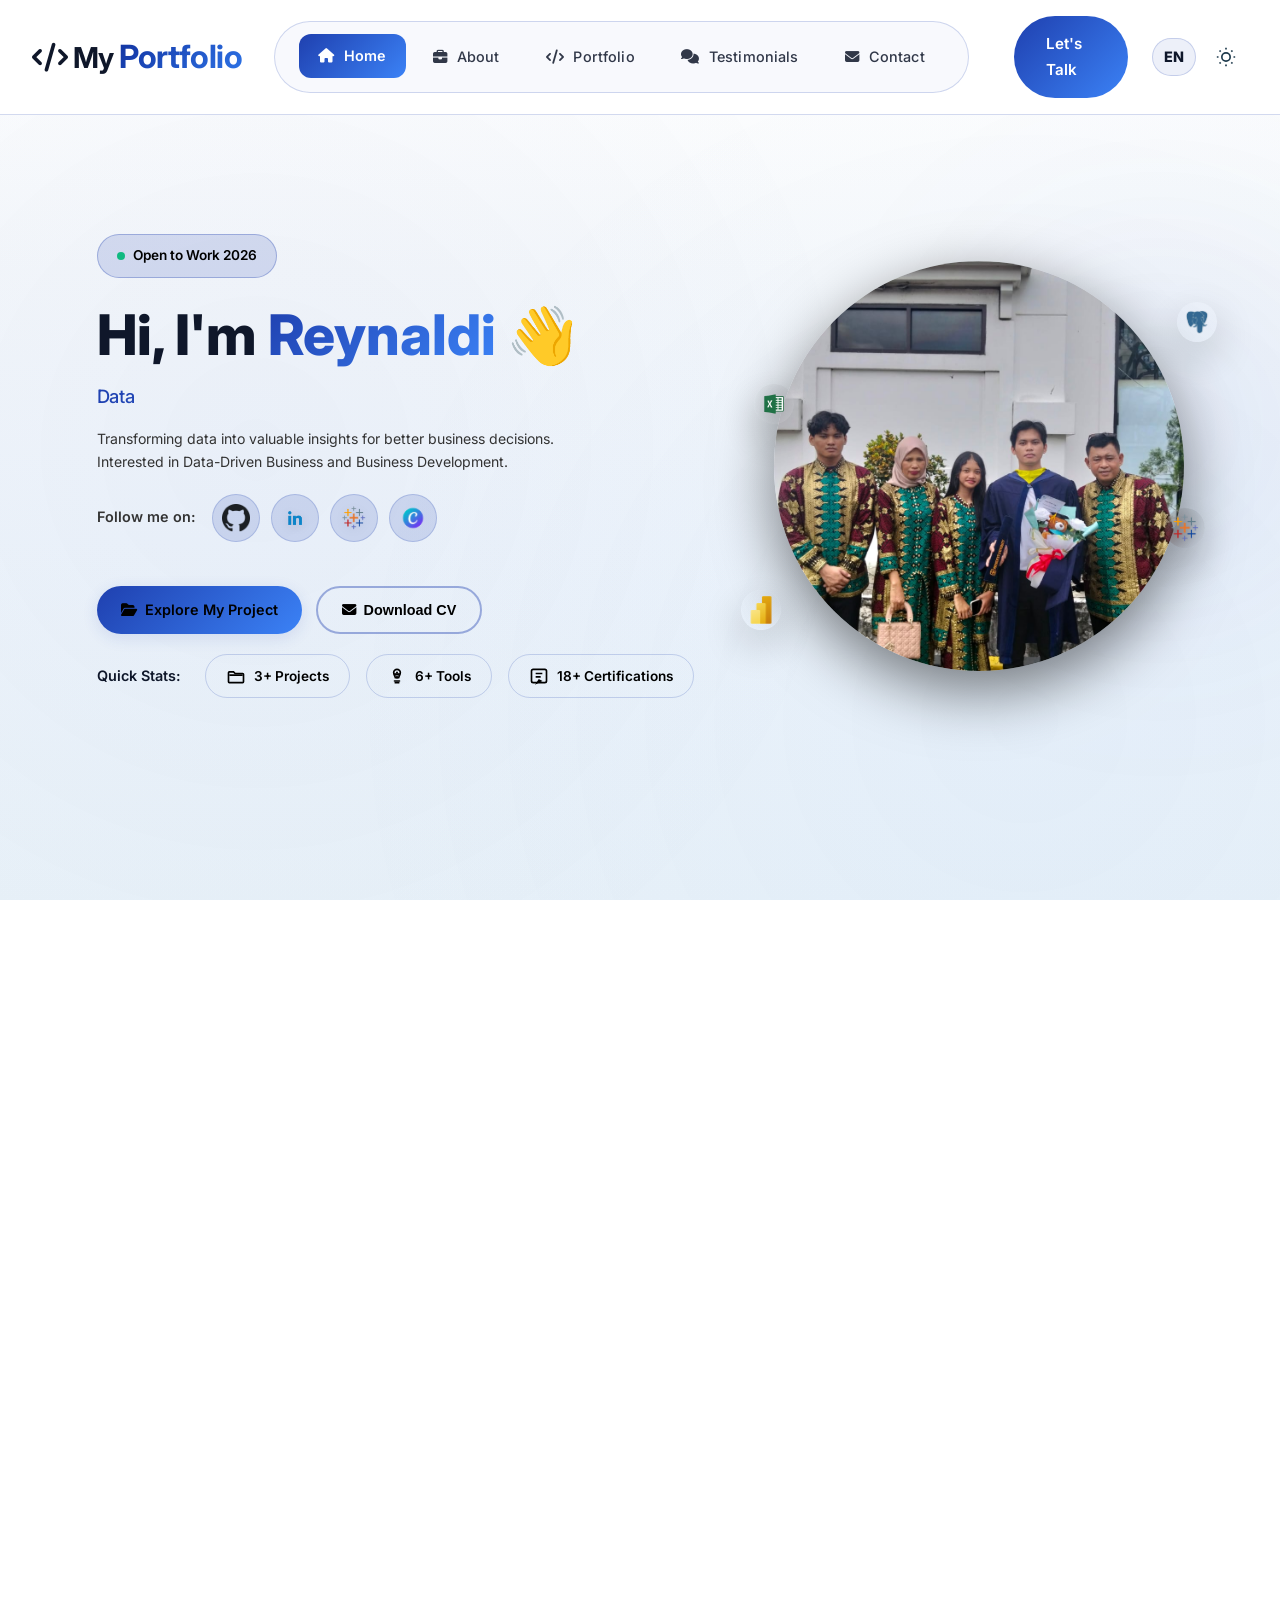
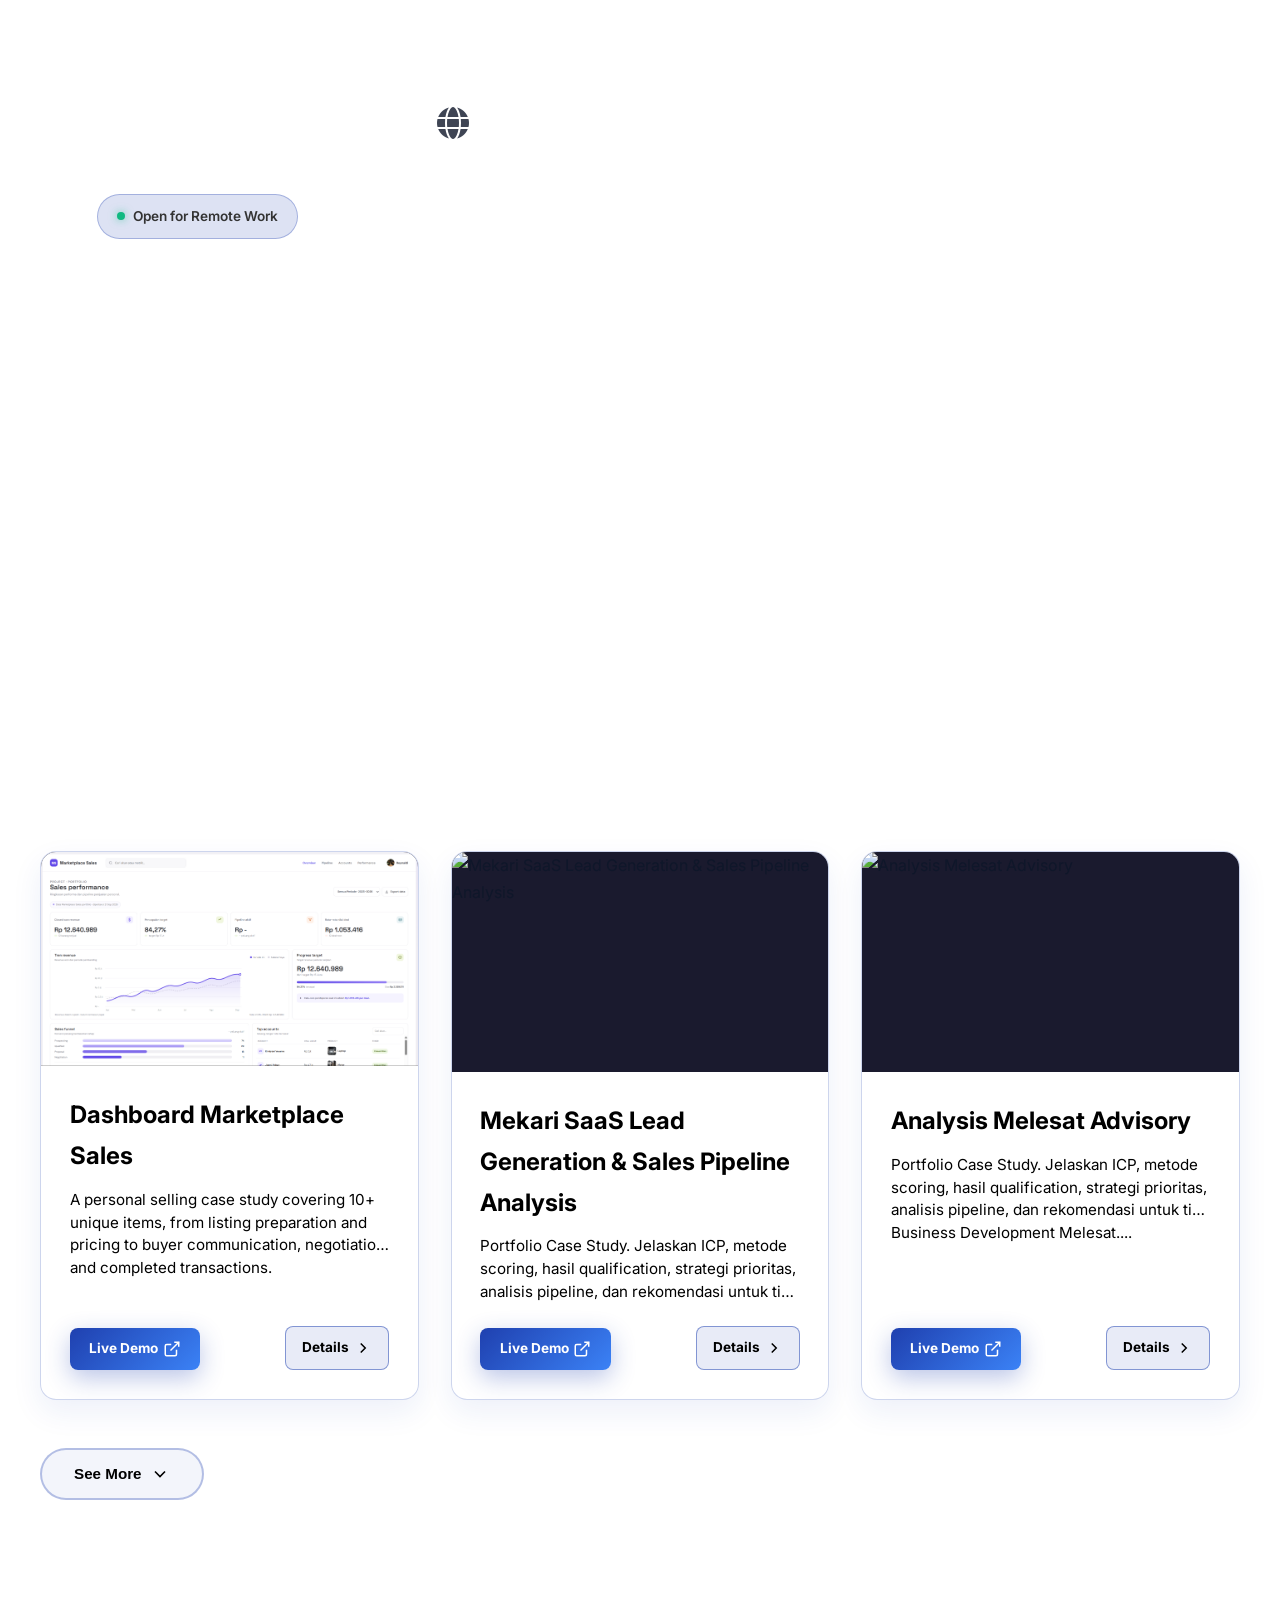
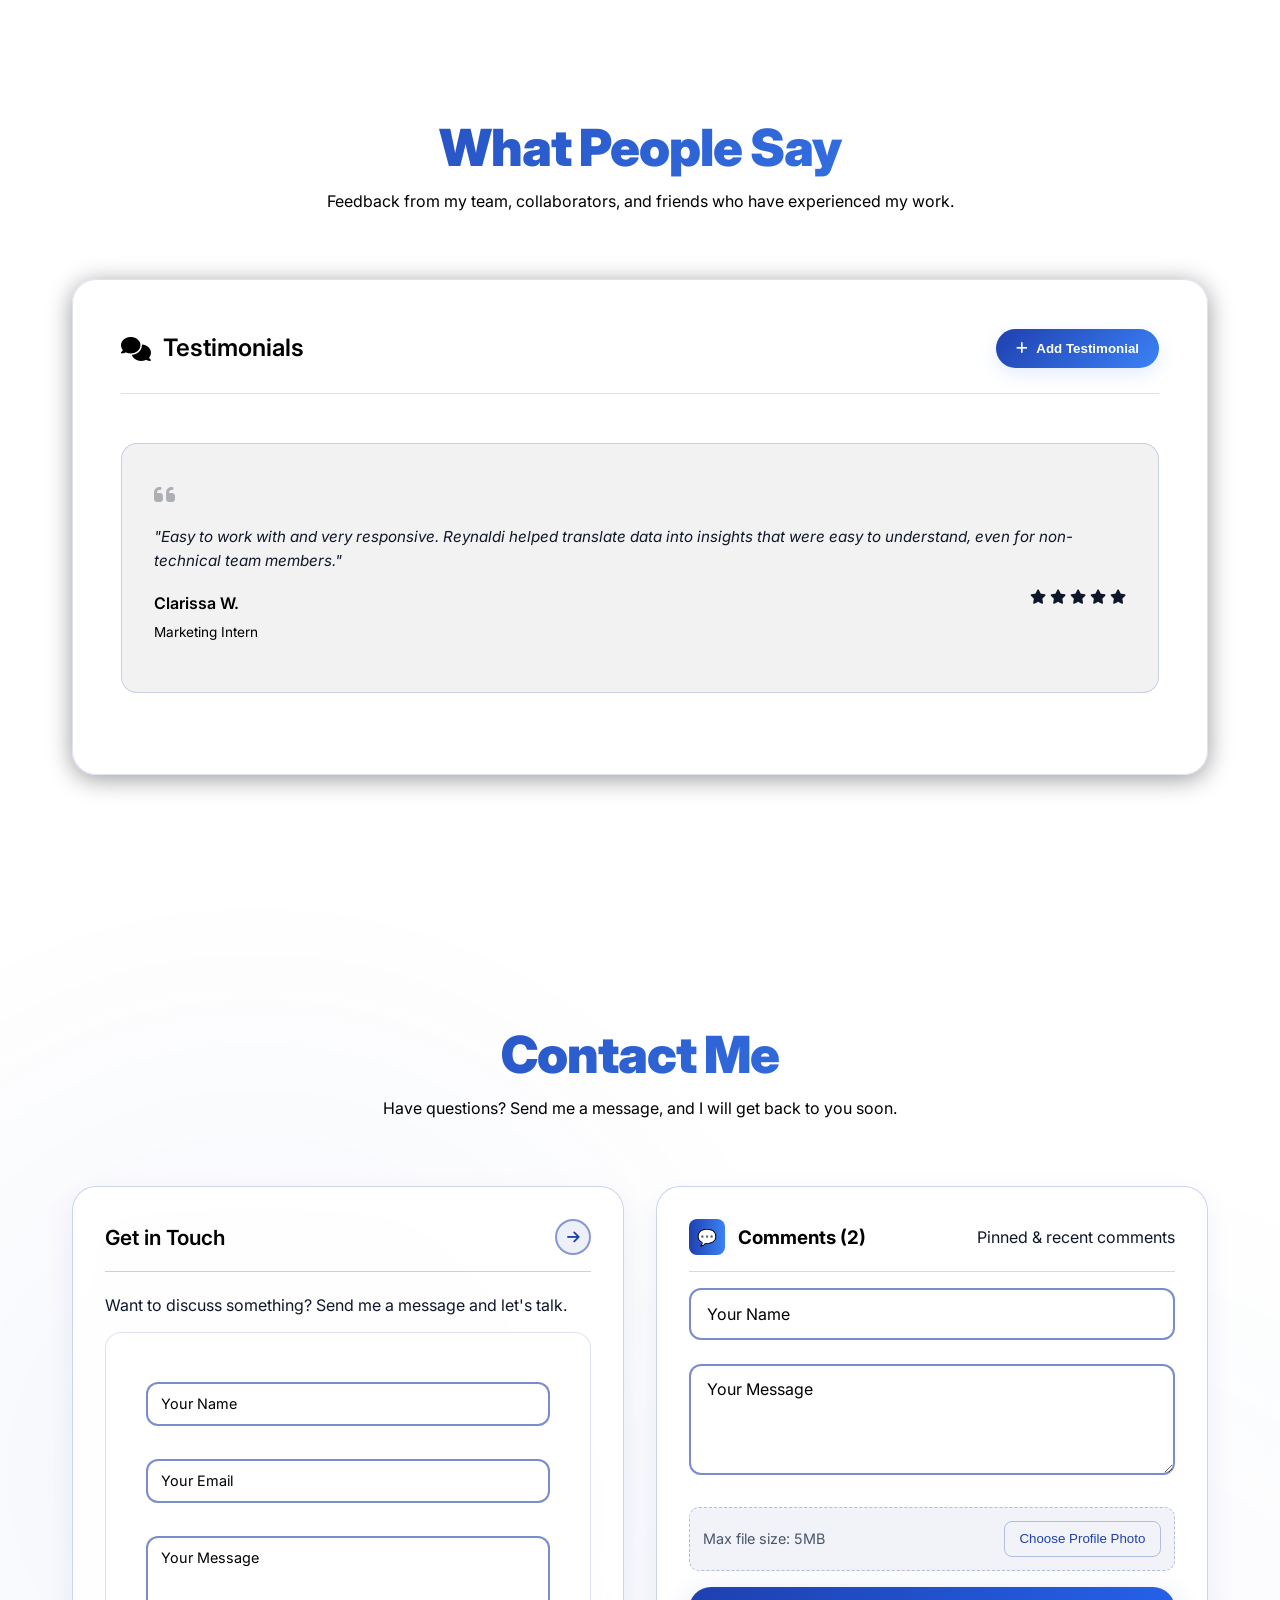
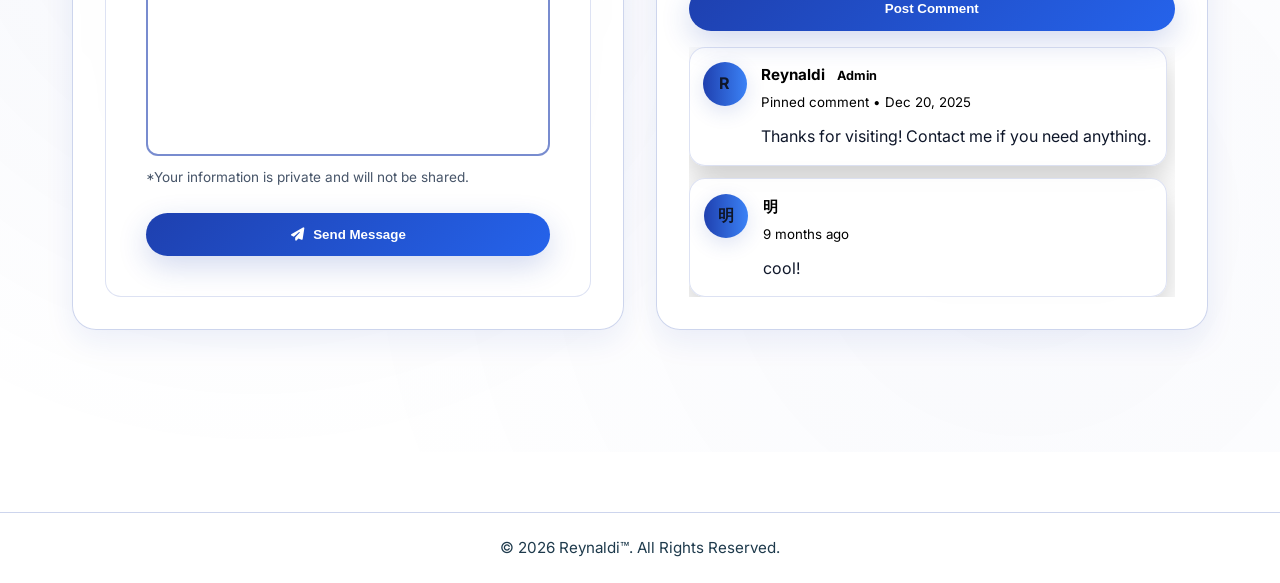
==== commit 4e98e2b4: "Update portfolio site content and assets Co-authored-by: Copilot <223556219+Copilot@users.noreply.gi" ====
--- a/index.html
+++ b/index.html
@@ -6,7 +6,7 @@
     <title>Reyn - Data Analyst</title>
     <link rel="stylesheet" href="https://fonts.googleapis.com/css2?family=Inter:wght@300;400;500;600;700;900&display=swap">
     <link rel="stylesheet" href="https://cdnjs.cloudflare.com/ajax/libs/font-awesome/6.4.0/css/all.min.css">
-    <link rel="stylesheet" href="style.css">
+    <link rel="stylesheet" href="style.css?v=20260723-2">
     <script src="languages.js"></script>
 </head>
 <body>
@@ -65,14 +65,17 @@
                         <div class="social-section">
                             <span class="social-label">Follow me on:</span>
                             <div class="social-links">
-                                <a href="https://github.com/reynaldi8" target="_blank" rel="noopener noreferrer" aria-label="GitHub" class="social-icon github">
+                                <a href="https://github.com/reynaldi8" target="_blank" rel="noopener noreferrer" aria-label="GitHub" data-tooltip="GitHub" class="social-icon github">
                                     <img src="./public/Icon/Github.png" alt="GitHub" class="social-icon-img">
                                 </a>
-                                <a href="https://www.linkedin.com/in/reynaldii" target="_blank" rel="noopener noreferrer" aria-label="LinkedIn" class="social-icon linkedin">
+                                <a href="https://www.linkedin.com/in/reynaldii" target="_blank" rel="noopener noreferrer" aria-label="LinkedIn" data-tooltip="LinkedIn" class="social-icon linkedin">
                                     <img src="./public/Icon/linkedin.png" alt="LinkedIn" class="tableau-logo">
                                 </a>
-                                <a href="https://public.tableau.com/app/profile/reynaldi8" target="_blank" rel="noopener noreferrer" aria-label="Tableau Public" class="social-icon tableau">
+                                <a href="https://public.tableau.com/app/profile/reynaldi8" target="_blank" rel="noopener noreferrer" aria-label="Tableau Public" data-tooltip="Tableau Public" class="social-icon tableau">
                                     <img src="./public/Icon/tableau.png" alt="Tableau Public" class="tableau-logo">
+                                </a>
+                                <a href="https://canva.link/bzigk4z3qejea77" target="_blank" rel="noopener noreferrer" aria-label="Portfolio di Canva" data-tooltip="Portfolio di Canva" class="social-icon canva">
+                                    <img src="./public/Icon/Canva.png" alt="Canva" class="social-icon-img">
                                 </a>
                             </div>
                         </div>
@@ -169,7 +172,7 @@
                                 </div>
                                 <div class="card-content">
                                     <h3 data-i18n="who-am-i">Who Am I?</h3>
-                                    <p data-i18n="who-am-i-desc"><span class="highlight-primary">Fresh graduate turned data analyst</span>. While studying <span class="highlight-accent">Business Management in President University</span>, I discovered something powerful: <span class="highlight-accent">data bridges business problems and smart solutions</span>.
+                                    <p data-i18n="who-am-i-desc"><span class="highlight-primary">turned Data-Driven Business</span>. While studying <span class="highlight-accent">Business Management University</span>, I discovered something powerful: <span class="highlight-accent">data bridges business problems and smart solutions</span>.
                                     I taught myself <span class="highlight-primary">SQL, Looker Studio, Power BI, Tableau, and Excel</span> because I knew this was my path. My business degree isn't a setback—it's my superpower. I speak both languages: <span class="highlight-accent">business strategy</span> and <span class="highlight-accent">technical insights</span>.
                                     I understand how companies operate, which metrics drive decisions, and how to deliver analysis that actually matters. Ready to turn your data into <span class="highlight-primary">impact</span>.</p>
                                 </div>
@@ -190,7 +193,7 @@
                             <div class="stat-label" data-i18n="tools-mastered">TOOLS MASTERED</div>
                         </div>
                         <div class="stat-card clickable-stat" data-target-tab="projects">
-                            <div class="stat-number">4+</div>
+                            <div class="stat-number">3+</div>
                             <div class="stat-label" data-i18n="portfolio-projects">PORTFOLIO PROJECTS</div>
                         </div>
                     </div>
@@ -231,21 +234,20 @@
                         <h3 data-i18n="Skills">Skills</h3>
                         <div class="stack-list">
                             <span class="stack-item">
-                                <span class="stack-item-label"><img src="./public/Icon/PostgreSQL.png" alt="Data Analyst" style="width: 1rem; height: 1rem; object-fit: contain;"> Data Analyst <span class="stack-level">90%</span></span>
-                                <span class="stack-progress"><span class="stack-progress-fill" style="width: 90%;"></span></span>
+                                <span class="stack-item-label"><img src="./public/Icon/PostgreSQL.png" alt="Data Analyst" style="width: 1rem; height: 1rem; object-fit: contain;"> Data Analyst <span class="stack-level">70%</span></span>
+                                <span class="stack-progress"><span class="stack-progress-fill" style="width: 75%;"></span></span>
                             </span>
                             <span class="stack-item">
-                                <span class="stack-item-label"><img src="./public/Icon/tableau.png" alt="Tableau" style="width: 1rem; height: 1rem; object-fit: contain;"> Data Visualization <span class="stack-level">88%</span></span>
-                                <span class="stack-progress"><span class="stack-progress-fill" style="width: 88%;"></span></span>
+                                <span class="stack-item-label"><img src="./public/Icon/power-bi.jpg" alt="Power BI" style="width: 1rem; height: 1rem; object-fit: contain;"> Data Visualization <span class="stack-level">70%</span></span>
+                                <span class="stack-progress"><span class="stack-progress-fill" style="width: 80%;"></span></span>
                             </span>
                             <span class="stack-item">
-                                <span class="stack-item-label"><img src="./public/Icon/GoogleSlides.png" alt="Google Slides" style="width: 1rem; height: 1rem; object-fit: contain;"> Presentation & Design <span class="stack-level">85%</span></span>
+                                <span class="stack-item-label"><img src="./public/Icon/Hubspot.png" alt="Hubspot" style="width: 1rem; height: 1rem; object-fit: contain;"> CRM <span class="stack-level">85%</span></span>
                                 <span class="stack-progress"><span class="stack-progress-fill" style="width: 85%;"></span></span>
                             </span>
                             <span class="stack-item">
-                                <span class="stack-item-label"><img src="./public/Icon/Hubspot.png" alt="HubSpot" style="width: 1rem; height: 1rem; object-fit: contain;"> Business Development Tools <span class="stack-level">85%</span></span>
+                                <span class="stack-item-label"><img src="./public/Icon/Trello.png" alt="Trello" style="width: 1rem; height: 1rem; object-fit: contain;"> Project Management <span class="stack-level">85%</span></span>
                                 <span class="stack-progress"><span class="stack-progress-fill" style="width: 85%;"></span></span>
-
                             </span>
                         </div>
                     </div>
@@ -293,13 +295,38 @@
                 <!-- Projects Tab -->
                 <div class="tab-content projects-tab active" data-tab="projects">
                     <div class="projects-grid">
+                        <div class="project-card featured-project">
+                            <div class="project-image">
+                                <img src="./public/Project1.png" alt="Dashboard Marketplace Sales">
+                            </div>
+                            <div class="project-content">
+                                <h3 class="project-title">Dashboard Marketplace Sales</h3>
+                                <p class="project-description">A personal selling case study covering 10+ unique items, from listing preparation and pricing to buyer communication, negotiation, and completed transactions.</p>
+                                <div class="project-actions">
+                                    <a href="https://reynaldi8.github.io/Project-Marketplace-Sales/" class="btn-demo" target="_blank" rel="noopener noreferrer">
+                                        <span>Live Demo</span>
+                                        <svg width="18" height="18" viewBox="0 0 24 24" fill="none" stroke="currentColor" stroke-width="2">
+                                            <path d="M18 13v6a2 2 0 0 1-2 2H5a2 2 0 0 1-2-2V8a2 2 0 0 1 2-2h6"></path>
+                                            <polyline points="15 3 21 3 21 9"></polyline>
+                                            <line x1="10" y1="14" x2="21" y2="3"></line>
+                                        </svg>
+                                    </a>
+                                    <a href="project-detail.html" class="btn-details">
+                                        <span>Details</span>
+                                        <svg width="18" height="18" viewBox="0 0 24 24" fill="none" stroke="currentColor" stroke-width="2">
+                                            <polyline points="9 18 15 12 9 6"></polyline>
+                                        </svg>
+                                    </a>
+                                </div>
+                            </div>
+                        </div>
                         <div class="project-card">
                             <div class="project-image">
-                                <img src="./public/It's Me.png" alt="Simpati+ Loyalty Program Analytics">
+                                <img src="./public/Mekari-SaaS.png" alt="Mekari SaaS Lead Generation & Sales Pipeline Analysis">
                             </div>
                             <div class="project-content">
-                                <h3 class="project-title">Simpati+ Loyalty Program Analytics</h3>
-                                <p class="project-description">Platform ini dirancang untuk menganalisis data dari program loyalitas Simpati+ dan memberikan wawasan yang berguna bagi pengelola program...</p>
+                                <h3 class="project-title">Mekari SaaS Lead Generation & Sales Pipeline Analysis</h3>
+                                <p class="project-description">Portfolio Case Study. Jelaskan ICP, metode scoring, hasil qualification, strategi prioritas, analisis pipeline, dan rekomendasi untuk tim Business Development Mekari....</p>
                                 <div class="project-actions">
                                     <a href="#" class="btn-demo">
                                         <span>Live Demo</span>
@@ -318,13 +345,14 @@
                                 </div>
                             </div>
                         </div>
+
                         <div class="project-card">
                             <div class="project-image">
-                                <img src="./public/It's Me.png" alt="Indigift Merchant Expansion Strategy">
+                                <img src="./public/Melesat-Advisory.png" alt="Analysis Melesat Advisory">
                             </div>
                             <div class="project-content">
-                                <h3 class="project-title">Indigift Merchant Expansion Strategy</h3>
-                                <p class="project-description">Strategi ini dirancang untuk memperluas jangkauan merchant Indigift dan meningkatkan partisipasi pengguna dalam program loyalitas...</p>
+                                <h3 class="project-title">Analysis Melesat Advisory</h3>
+                                <p class="project-description">Portfolio Case Study. Jelaskan ICP, metode scoring, hasil qualification, strategi prioritas, analisis pipeline, dan rekomendasi untuk tim Business Development Melesat....</p>
                                 <div class="project-actions">
                                     <a href="#" class="btn-demo">
                                         <span>Live Demo</span>
@@ -344,38 +372,12 @@
                             </div>
                         </div>
 
-                        <div class="project-card">
-                            <div class="project-image">
-                                <img src="./public/It's Me.png" alt="Simpati+ Data-Driven Business Strategy">
-                            </div>
-                            <div class="project-content">
-                                <h3 class="project-title">Simpati+ Data-Driven Business Strategy</h3>
-                                <p class="project-description">Dari analisis data transaksi ke rekomendasi bisnis konkret untuk meningkatkan transaksi program loyalitas sebesar 20%...</p>
-                                <div class="project-actions">
-                                    <a href="#" class="btn-demo">
-                                        <span>Live Demo</span>
-                                        <svg width="18" height="18" viewBox="0 0 24 24" fill="none" stroke="currentColor" stroke-width="2">
-                                            <path d="M18 13v6a2 2 0 0 1-2 2H5a2 2 0 0 1-2-2V8a2 2 0 0 1 2-2h6"></path>
-                                            <polyline points="15 3 21 3 21 9"></polyline>
-                                            <line x1="10" y1="14" x2="21" y2="3"></line>
-                                        </svg>
-                                    </a>
-                                    <a href="project-detail.html" class="btn-details">
-                                        <span>Details</span>
-                                        <svg width="18" height="18" viewBox="0 0 24 24" fill="none" stroke="currentColor" stroke-width="2">
-                                            <polyline points="9 18 15 12 9 6"></polyline>
-                                        </svg>
-                                    </a>
-                                </div>
-                            </div>
-                        </div>
-
                         <div class="project-card hidden-card">
                             <div class="project-image">
-                                <img src="./public/It's Me.png" alt="Portfolio Website">
+                                <img src="./public/Pitch-Deck.png" alt="Pitch Deck Business Plan">
                             </div>
                             <div class="project-content">
-                                <h3 class="project-title">Portfolio Website</h3>
+                                <h3 class="project-title">Pitch Deck Business Plan</h3>
                                 <p class="project-description">Modern, responsive portfolio dengan smooth interactions dan animations yang menarik untuk menampilkan karya...</p>
                                 <div class="project-actions">
                                     <a href="#" class="btn-demo">
@@ -547,52 +549,7 @@
                         </div>
                         <div class="certificate-card hidden-card">
                             <div class="certificate-frame">
-                                <img src="./public/Achievments/css basic/css-basic.jpg" alt="HackerRank">
-                            </div>
-                        </div>
-                        <div class="certificate-card hidden-card">
-                            <div class="certificate-frame">
-                                <img src="./public/Achievments/Google Advanced Data Analytics/Accelerate-Your-Job-Search-with-AI.jpg" alt="Accelerate Your Job Search with AI">
-                            </div>
-                        </div>
-                        <div class="certificate-card hidden-card">
-                            <div class="certificate-frame">
-                                <img src="./public/Achievments/Google Advanced Data Analytics/Foundations-of-Data-Science.jpg" alt="Foundations of Data Science">
-                            </div>
-                        </div>
-                        <div class="certificate-card hidden-card">
-                            <div class="certificate-frame">
-                                <img src="./public/Achievments/Google Advanced Data Analytics/Get-Started-with-Python.jpg" alt="Get Started with Python">
-                            </div>
-                        </div>
-                        <div class="certificate-card hidden-card">
-                            <div class="certificate-frame">
-                                <img src="./public/Achievments/Google Advanced Data Analytics/Go-Beyond-the-Numbers-Translate-Data-into-Insights.jpg" alt="Go Beyond the Numbers - Translate Data into Insights">
-                            </div>
-                        </div>
-                        <div class="certificate-card hidden-card">
-                            <div class="certificate-frame">
-                                <img src="./public/Achievments/Google Advanced Data Analytics/Google-Advanced-Data-Analytics-Capstone.jpg" alt="Google Advanced Data Analytics Capstone">
-                            </div>
-                        </div>
-                        <div class="certificate-card hidden-card">
-                            <div class="certificate-frame">
-                                <img src="./public/Achievments/Google Advanced Data Analytics/Google-Advanced-Data-Analytics.jpg" alt="Google Advanced Data Analytics">
-                            </div>
-                        </div>
-                        <div class="certificate-card hidden-card">
-                            <div class="certificate-frame">
-                                <img src="./public/Achievments/Google Advanced Data Analytics/Regression-Analysis-Simplify-Complex-Data.jpg" alt="Regression Analysis - Simplify Complex Data">
-                            </div>
-                        </div>
-                        <div class="certificate-card hidden-card">
-                            <div class="certificate-frame">
-                                <img src="./public/Achievments/Google Advanced Data Analytics/The-Nuts-and-Bolts-of-Machine-Learning.jpg" alt="The Nuts and Bolts of Machine Learning">
-                            </div>
-                        </div>
-                        <div class="certificate-card hidden-card">
-                            <div class="certificate-frame">
-                                <img src="./public/Achievments/Google Advanced Data Analytics/The-Power-of-Statistics.jpg" alt="The Power of Statistics">
+                                <img src="./public/Achievments/CodeAcademy/Analyst-Data-Codecademy.jpg" alt="CodeAcademy">
                             </div>
                         </div>
                     </div>
@@ -667,9 +624,9 @@
                         </div>
                         <div class="tech-card">
                             <div class="tech-icon">
-                                <img src="./public/Icon/Hubspot.png" alt="Hubspot" style="width: 40px; height: 40px; object-fit: contain;">
-                            </div>
-                            <span class="tech-name">Hubspot</span>
+                                <img src="./public/Icon/Hubspot.png" alt="HubSpot" style="width: 40px; height: 40px; object-fit: contain;">
+                            </div>
+                            <span class="tech-name">HubSpot</span>
                             <span class="tech-level">80% proficiency</span>
                             <div class="tech-progress"><div class="tech-progress-fill" style="width: 80%;"></div></div>
                         </div>
@@ -699,9 +656,9 @@
                         </div>
                         <div class="tech-card">
                             <div class="tech-icon">
-                                <img src="./public/Icon/GoogleSlides.png" alt="Google Slides" style="width: 40px; height: 40px; object-fit: contain;">
-                            </div>
-                            <span class="tech-name">Google Slides</span>
+                                <img src="./public/Icon/MicrosoftOffice.png" alt="Microsoft Office" style="width: 40px; height: 40px; object-fit: contain;">
+                            </div>
+                            <span class="tech-name">Microsoft Office</span>
                             <span class="tech-level">85% proficiency</span>
                             <div class="tech-progress"><div class="tech-progress-fill" style="width: 89%;"></div></div>
                         </div>
@@ -753,7 +710,7 @@
                             </button>
                         </div>
 
-                        <form class="testimonial-form" id="testimonialForm" aria-label="Testimonial form">
+                        <form class="testimonial-form" id="testimonialForm" aria-label="Testimonial form" data-formspree="https://formspree.io/f/mrenlepe" data-email="reynaldi.v8@gmail.com">
                             <div class="form-group" style="position: relative; margin-bottom: 1.5rem;">
                                 <input type="text" id="t-name" name="name" placeholder="Enter your name" required>
                             </div>
@@ -981,4 +938,3 @@
 
 
 
-
--- a/style.css
+++ b/style.css
@@ -962,6 +962,7 @@
     align-items: center;
     gap: 1rem;
     margin: 0 0 1.25rem 0;
+    padding-bottom: 1.5rem;
     opacity: 0;
     animation: fadeInUp 0.8s ease forwards 0.8s;
     flex-wrap: wrap;
@@ -1256,6 +1257,39 @@
 .social-icon:hover {
     transform: translateY(-4px) scale(1.15);
     box-shadow: 0 15px 40px rgba(31, 64, 175, 0.3);
+}
+
+.social-icon[data-tooltip] {
+    position: relative;
+}
+
+.social-icon[data-tooltip]::after {
+    content: attr(data-tooltip);
+    position: absolute;
+    top: calc(100% + 10px);
+    left: 50%;
+    z-index: 5;
+    padding: 0.4rem 0.65rem;
+    border: 1px solid var(--border-color);
+    border-radius: 0.4rem;
+    background: #111827;
+    color: #ffffff;
+    font-size: 0.75rem;
+    font-weight: 500;
+    line-height: 1.2;
+    white-space: nowrap;
+    pointer-events: none;
+    opacity: 0;
+    visibility: hidden;
+    transform: translate(-50%, -4px);
+    transition: opacity 0.18s ease, transform 0.18s ease, visibility 0.18s ease;
+}
+
+.social-icon[data-tooltip]:hover::after,
+.social-icon[data-tooltip]:focus-visible::after {
+    opacity: 1;
+    visibility: visible;
+    transform: translate(-50%, 0);
 }
 
 .social-icon.whatsapp:hover {
@@ -4929,6 +4963,21 @@
     transform: scale(1.1);
 }
 
+.featured-project .project-image {
+    height: auto;
+    min-height: 0;
+}
+
+.featured-project .project-image img {
+    display: block;
+    height: auto;
+    object-fit: contain;
+}
+
+.featured-project:hover .project-image img {
+    transform: none;
+}
+
 .project-overlay {
     position: absolute;
     top: 0;
@@ -5452,12 +5501,25 @@
 }
 
 .testimonials-list {
-    display: grid;
-    grid-template-columns: repeat(auto-fit, minmax(320px, 1fr));
-    gap: 2rem;
+    display: flex;
+    flex-wrap: nowrap;
+    gap: 1.5rem;
+    overflow-x: auto;
+    scroll-snap-type: x mandatory;
+    -webkit-overflow-scrolling: touch;
+    scroll-behavior: smooth;
+    padding-bottom: 1rem;
+    touch-action: pan-x;
+}
+
+.testimonials-list::-webkit-scrollbar {
+    display: none;
 }
 
 .testimonial-card {
+    min-width: 100%;
+    max-width: 100%;
+    scroll-snap-align: center;
     background: rgba(255, 255, 255, 0.03);
     border: 1px solid rgba(31, 64, 175, 0.12);
     border-radius: var(--border-radius);
